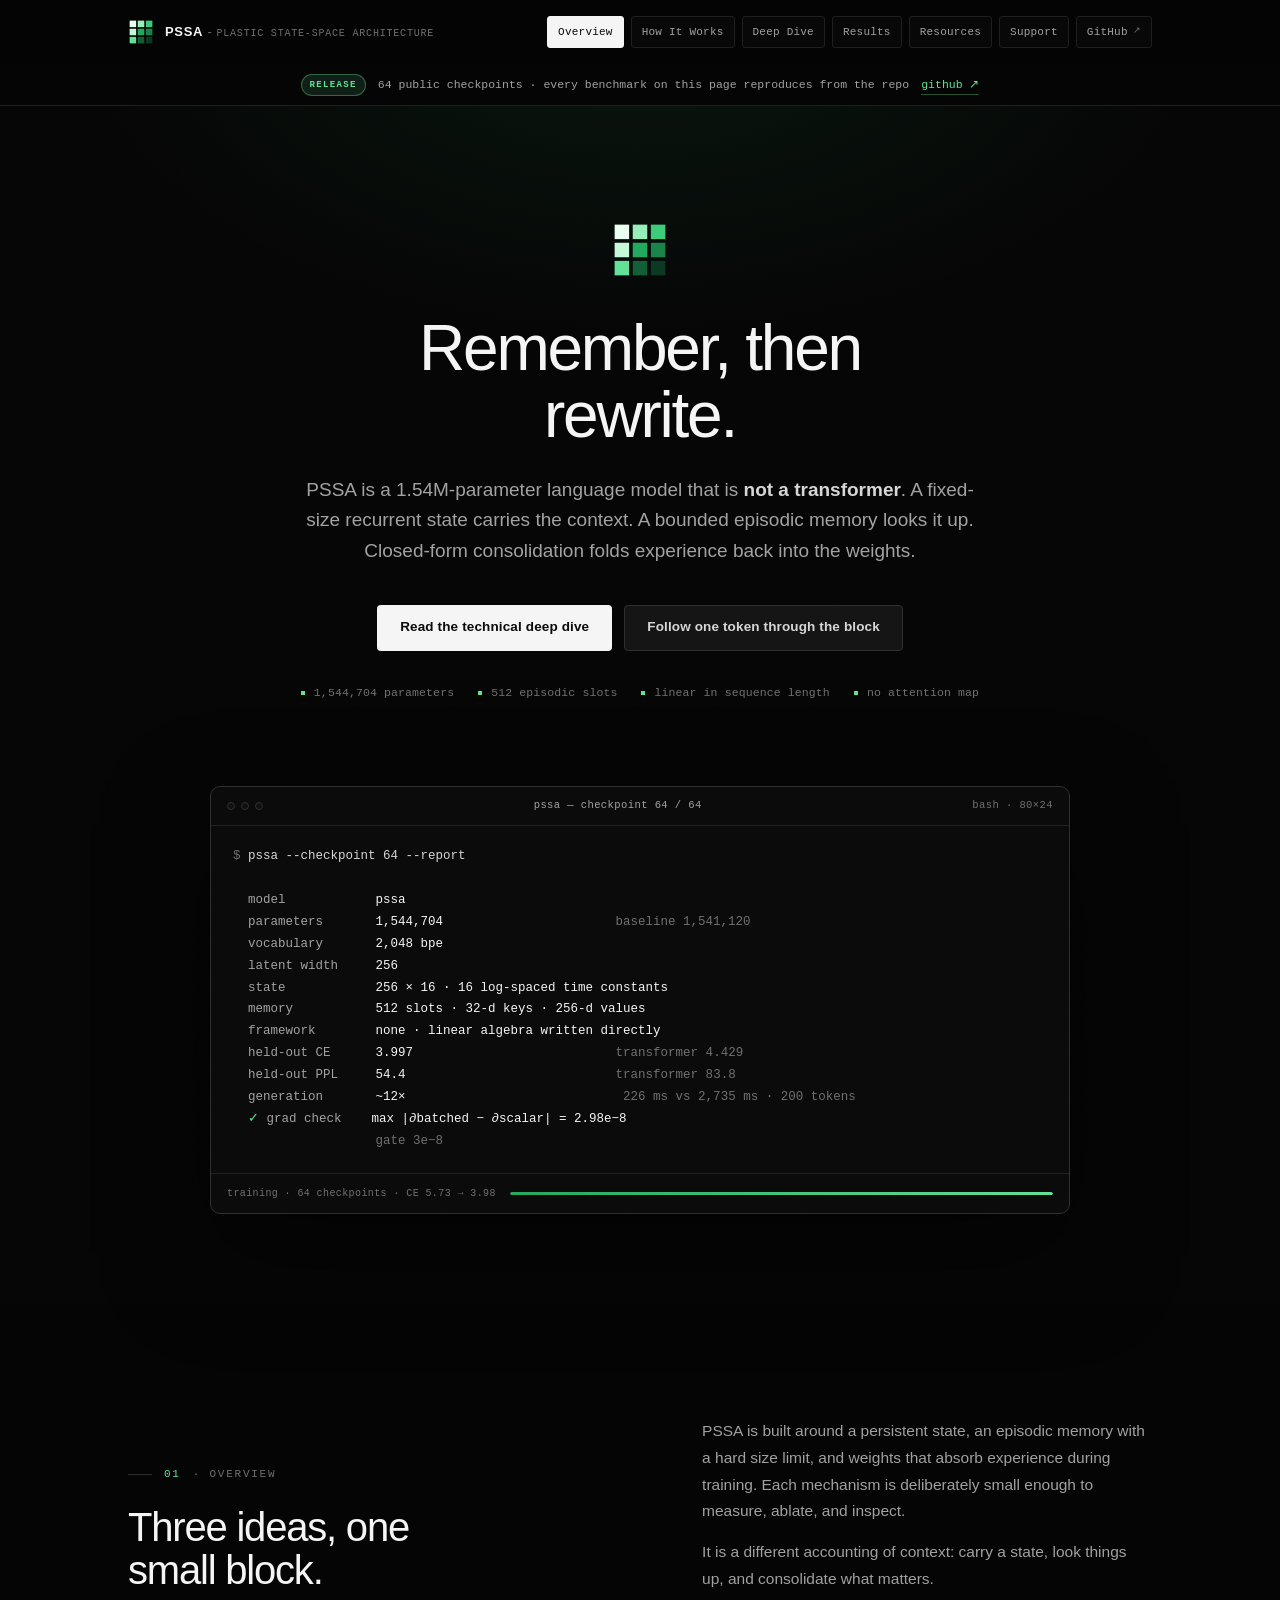
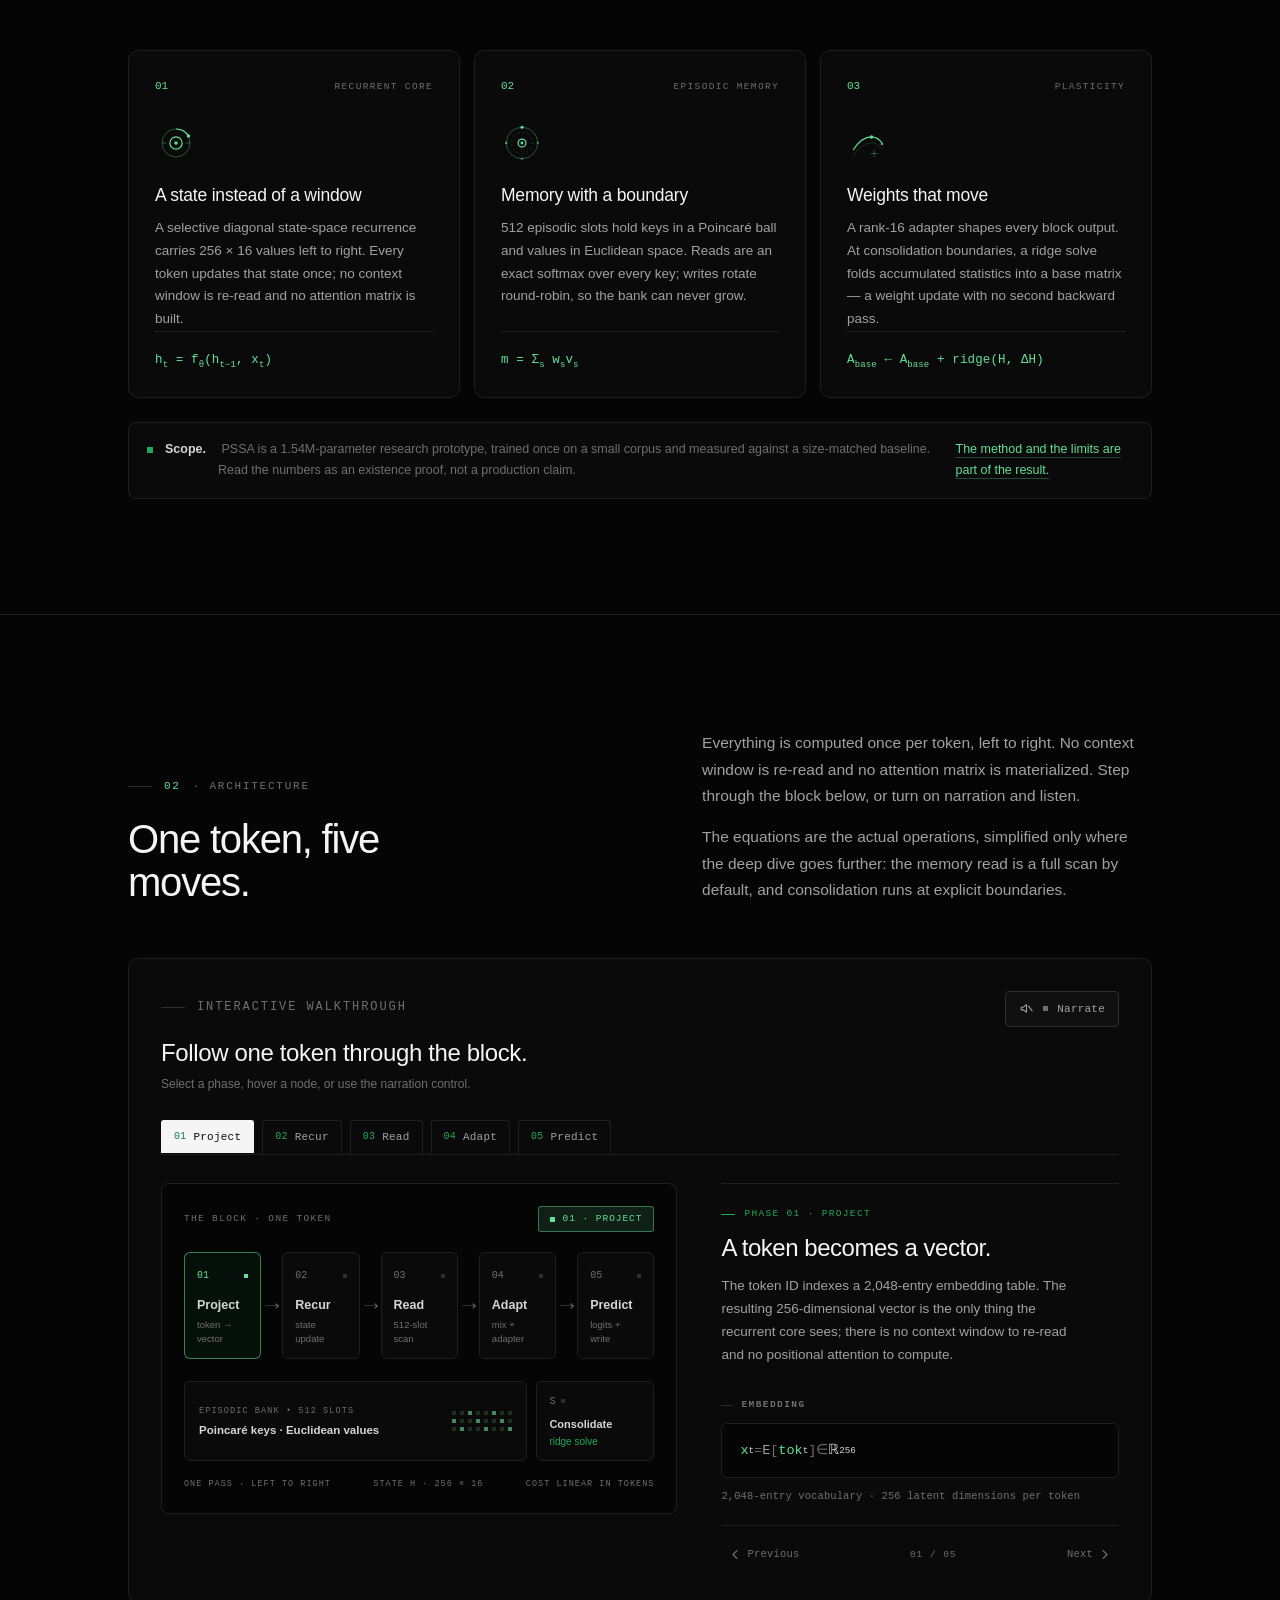
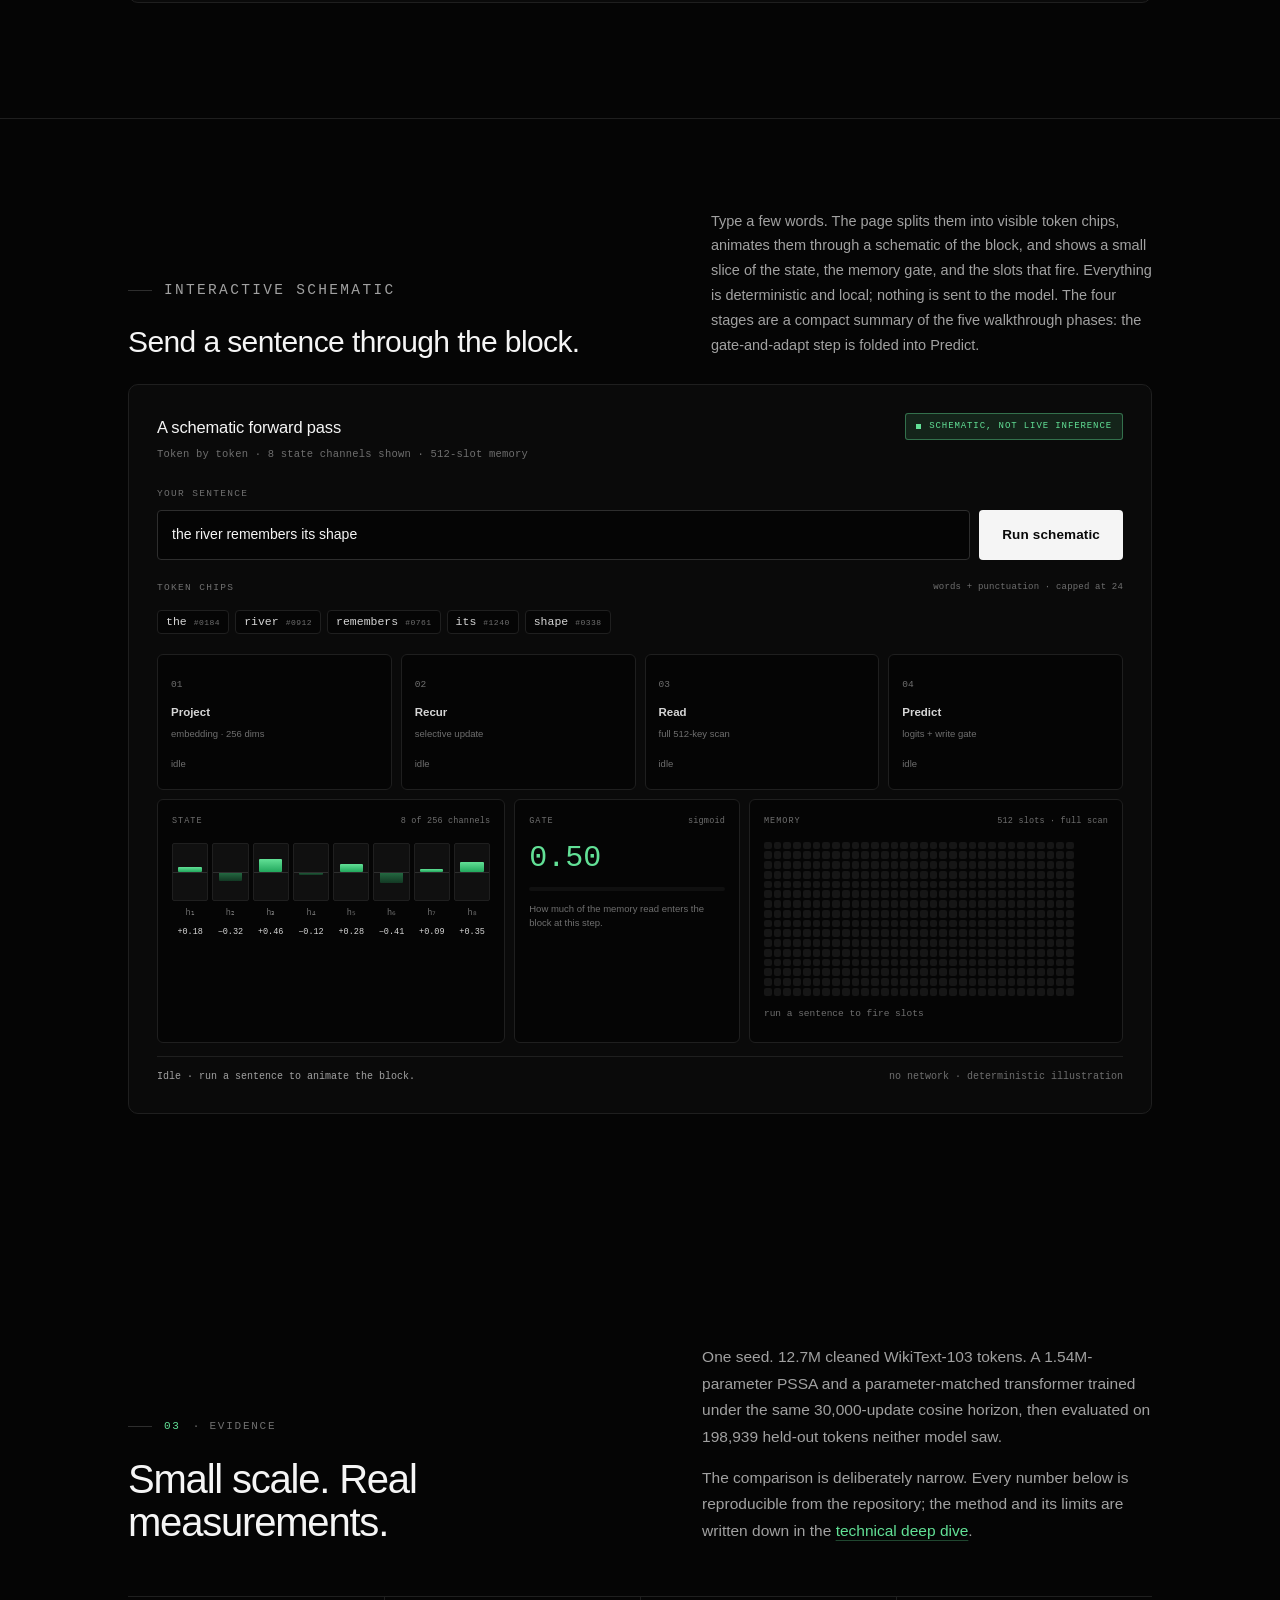
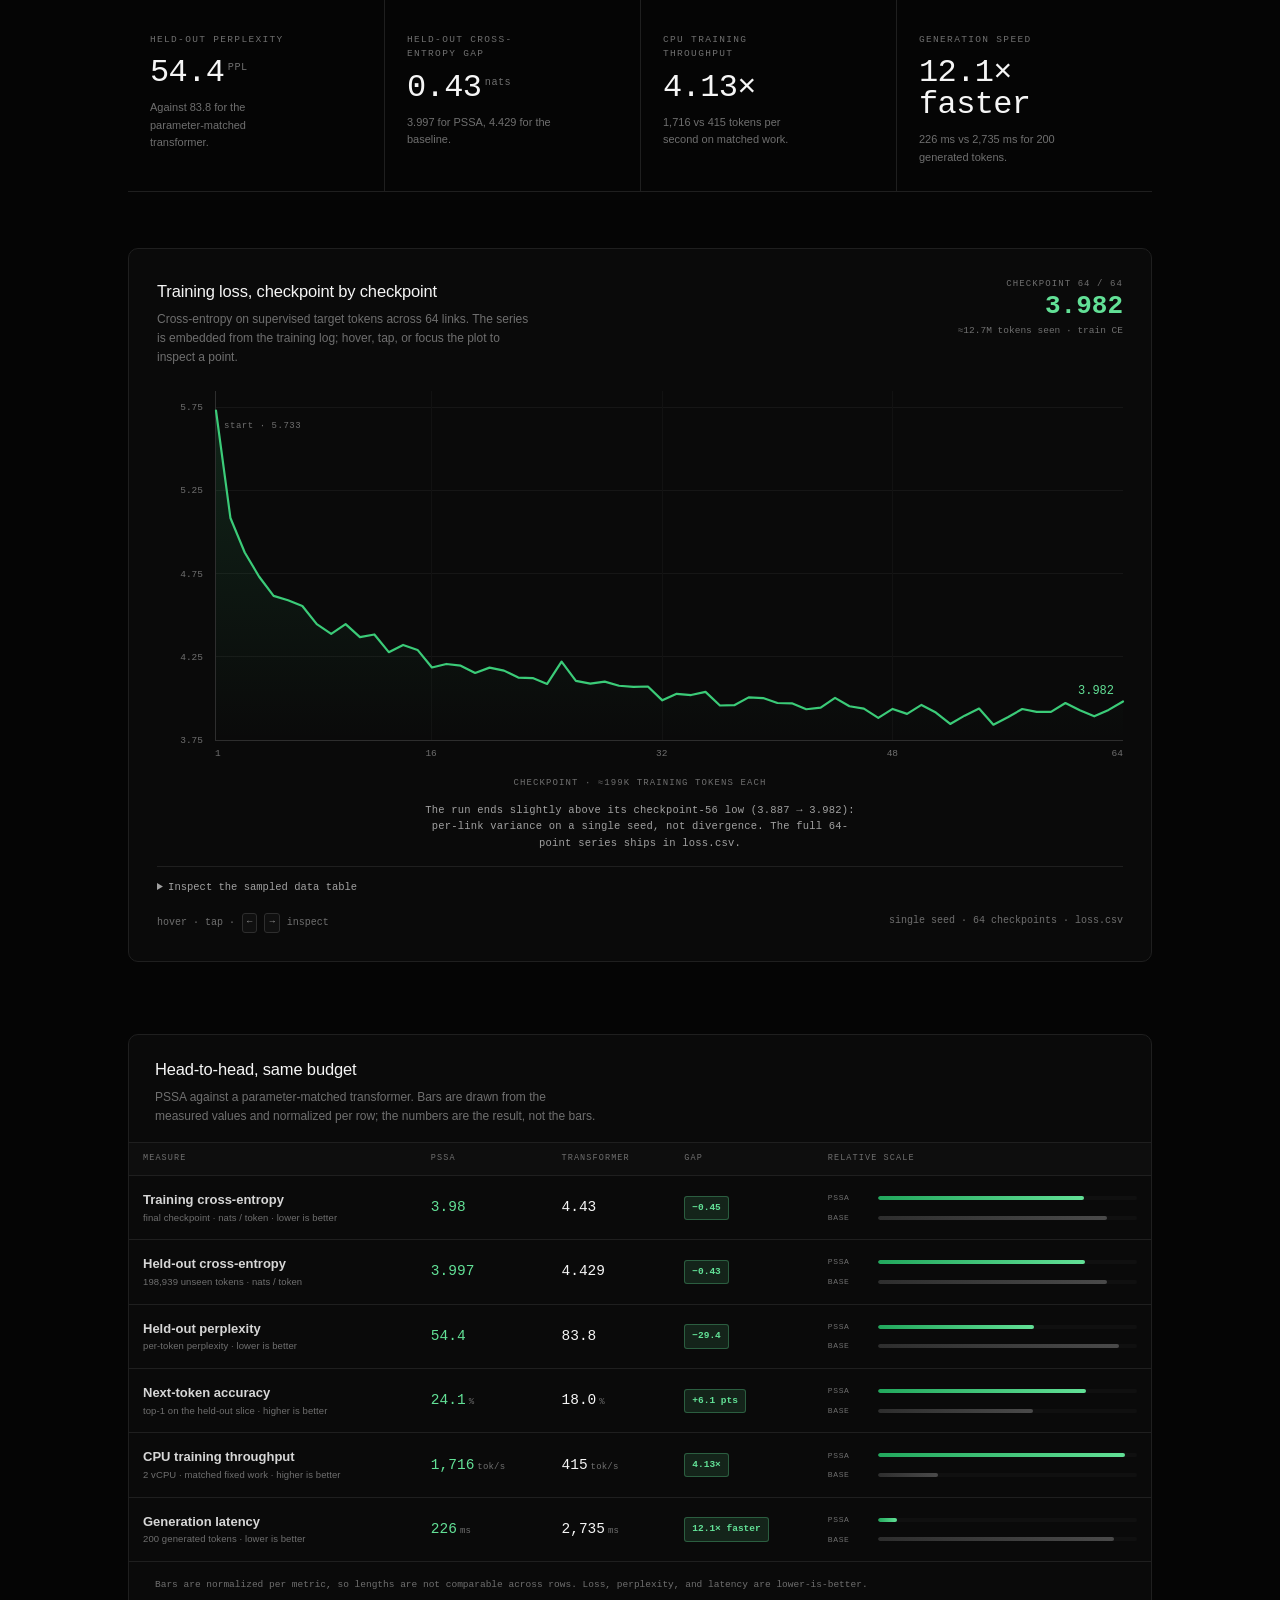
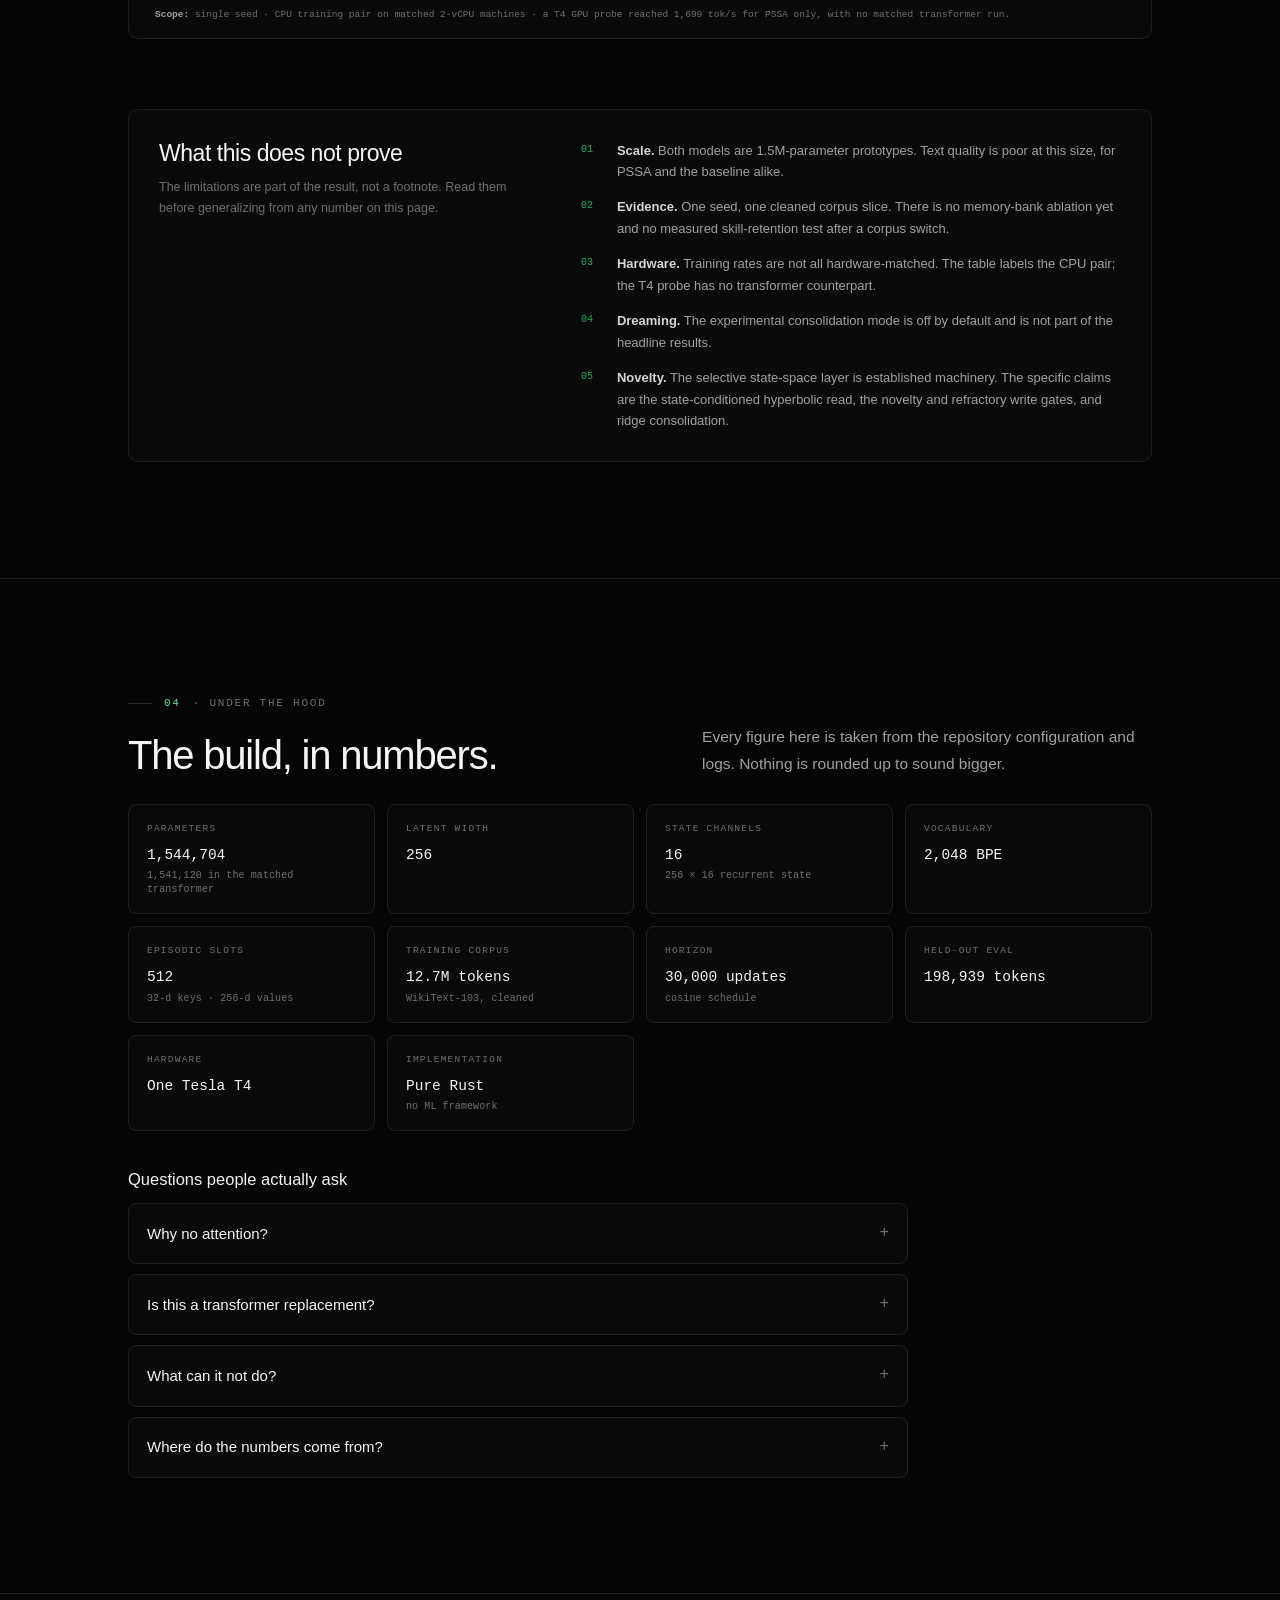
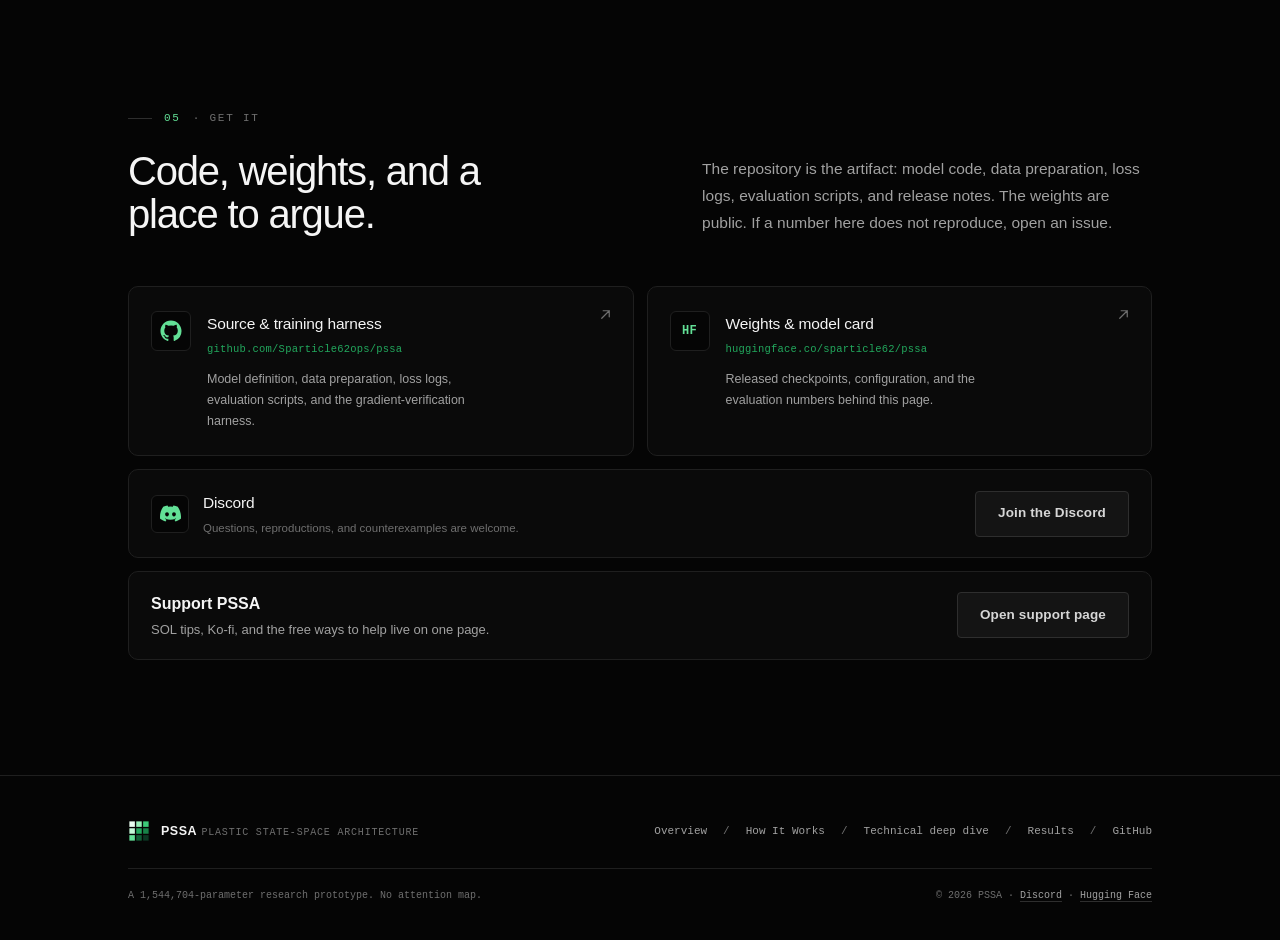
==== index.html @ 282bc149 "deploy: redesigned PSSA site (Profound-style dark, green mark)" ====
<!DOCTYPE html>
<html lang="en">
<head>
<meta charset="utf-8">
<meta name="viewport" content="width=device-width, initial-scale=1">
<title>PSSA — Plastic State-Space Architecture</title>
<meta name="description" content="PSSA is a 1.54M-parameter language model that is not a transformer: a selective recurrent state, a 512-slot episodic memory in hyperbolic space, and closed-form weight consolidation. Pure Rust, reproducible benchmarks.">
<meta name="theme-color" content="#050505">
<meta property="og:title" content="PSSA — Plastic State-Space Architecture">
<meta property="og:description" content="Remember, then rewrite. A recurrent state, a bounded episodic memory, and weights that consolidate experience.">
<meta property="og:image" content="assets/pssa-mark.svg">
<link rel="icon" href="data:image/svg+xml,%3Csvg xmlns='http://www.w3.org/2000/svg' viewBox='0 0 48 48'%3E%3Crect x='3' y='3' width='12' height='12' fill='%23E9FFF1'/%3E%3Crect x='18' y='3' width='12' height='12' fill='%2396EFB7'/%3E%3Crect x='33' y='3' width='12' height='12' fill='%233BCB78'/%3E%3Crect x='3' y='18' width='12' height='12' fill='%23C4F8D8'/%3E%3Crect x='18' y='18' width='12' height='12' fill='%2322A85D'/%3E%3Crect x='33' y='18' width='12' height='12' fill='%23178348'/%3E%3Crect x='3' y='33' width='12' height='12' fill='%2362E096'/%3E%3Crect x='18' y='33' width='12' height='12' fill='%23115E36'/%3E%3Crect x='33' y='33' width='12' height='12' fill='%230B3823'/%3E%3C/svg%3E">
<script>document.documentElement.classList.add('js');</script>
<link rel="stylesheet" href="assets/site.css">
</head>
<body>
<a class="skip-link" href="#main">Skip to content</a>

<header class="site-header" data-header>
  <div class="wrap header-inner">
    <a class="brand" href="#top" aria-label="PSSA — Plastic State-Space Architecture, back to top">
      <svg class="mark" viewBox="0 0 48 48" aria-hidden="true" focusable="false">
        <rect class="lg-sq" x="3" y="3" width="12" height="12"/>
        <rect class="lg-sq" x="18" y="3" width="12" height="12"/>
        <rect class="lg-sq" x="33" y="3" width="12" height="12"/>
        <rect class="lg-sq" x="3" y="18" width="12" height="12"/>
        <rect class="lg-sq" x="18" y="18" width="12" height="12"/>
        <rect class="lg-sq" x="33" y="18" width="12" height="12"/>
        <rect class="lg-sq" x="3" y="33" width="12" height="12"/>
        <rect class="lg-sq" x="18" y="33" width="12" height="12"/>
        <rect class="lg-sq" x="33" y="33" width="12" height="12"/>
      </svg>
      <span class="brand-text">
        <span class="brand-name">PSSA</span>
        <span class="brand-sep" aria-hidden="true">-</span>
        <span class="brand-sub">Plastic State-Space Architecture</span>
      </span>
    </a>
    <nav class="primary-nav" aria-label="Primary">
      <a href="#overview" aria-current="page">Overview</a>
      <a href="#how">How It Works</a>
      <a href="technical.html">Deep Dive</a>
      <a href="#results">Results</a>
      <a href="#get">Resources</a>
      <a href="donate.html">Support</a>
      <a href="https://github.com/Sparticle62ops/pssa" target="_blank" rel="noopener noreferrer">GitHub <span class="nav-arrow" aria-hidden="true">↗</span></a>
    </nav>
  </div>
  <span class="scroll-progress" aria-hidden="true" data-scroll-progress></span>
</header>

<div class="announce">
  <span class="pill">release</span>
  <span>64 public checkpoints · every benchmark on this page reproduces from the repo</span>
  <a href="https://github.com/Sparticle62ops/pssa" target="_blank" rel="noopener noreferrer">github ↗</a>
</div>

<main id="main">
  <section class="hero" id="top" aria-labelledby="hero-title">
    <div class="wrap">
      <svg class="mark" viewBox="0 0 48 48" role="img" aria-label="PSSA logo: nine green squares">
        <rect class="lg-sq" x="3" y="3" width="12" height="12"/>
        <rect class="lg-sq" x="18" y="3" width="12" height="12"/>
        <rect class="lg-sq" x="33" y="3" width="12" height="12"/>
        <rect class="lg-sq" x="3" y="18" width="12" height="12"/>
        <rect class="lg-sq" x="18" y="18" width="12" height="12"/>
        <rect class="lg-sq" x="33" y="18" width="12" height="12"/>
        <rect class="lg-sq" x="3" y="33" width="12" height="12"/>
        <rect class="lg-sq" x="18" y="33" width="12" height="12"/>
        <rect class="lg-sq" x="33" y="33" width="12" height="12"/>
      </svg>
      <h1 id="hero-title">Remember, then rewrite.</h1>
      <p class="hero-lede">PSSA is a 1.54M-parameter language model that is <strong>not a transformer</strong>. A fixed-size recurrent state carries the context. A bounded episodic memory looks it up. Closed-form consolidation folds experience back into the weights.</p>
      <div class="hero-actions">
        <a class="btn btn-primary" href="technical.html">Read the technical deep dive</a>
        <a class="btn btn-ghost" href="#how">Follow one token through the block</a>
      </div>
      <div class="hero-meta" aria-label="Architecture summary">
        <span><i aria-hidden="true"></i>1,544,704 parameters</span>
        <span><i aria-hidden="true"></i>512 episodic slots</span>
        <span><i aria-hidden="true"></i>linear in sequence length</span>
        <span><i aria-hidden="true"></i>no attention map</span>
      </div>

      <figure class="shot" aria-label="PSSA command-line report, checkpoint 64">
        <div class="shot-bar">
          <span class="shot-dots" aria-hidden="true"><i></i><i></i><i></i></span>
          <span class="shot-title">pssa — checkpoint 64 / 64</span>
          <span aria-hidden="true">bash · 80×24</span>
        </div>
        <div class="shot-body">
          <pre><span class="dim">$</span> pssa --checkpoint 64 --report

  <span class="k">model</span>            <span class="v">pssa</span>
  <span class="k">parameters</span>       <span class="v">1,544,704</span>                       <span class="dim">baseline 1,541,120</span>
  <span class="k">vocabulary</span>       <span class="v">2,048 bpe</span>
  <span class="k">latent width</span>     <span class="v">256</span>
  <span class="k">state</span>            <span class="v">256 × 16 · 16 log-spaced time constants</span>
  <span class="k">memory</span>           <span class="v">512 slots · 32-d keys · 256-d values</span>
  <span class="k">framework</span>        <span class="v">none · linear algebra written directly</span>
  <span class="k">held-out CE</span>      <span class="v">3.997</span>                           <span class="dim">transformer 4.429</span>
  <span class="k">held-out PPL</span>     <span class="v">54.4</span>                            <span class="dim">transformer 83.8</span>
  <span class="k">generation</span>       <span class="v">~12×</span>                             <span class="dim">226 ms vs 2,735 ms · 200 tokens</span>
  <span class="ok">✓</span> <span class="k">grad check</span>    <span class="v">max |∂batched − ∂scalar| = 2.98e−8</span>
                   <span class="dim">gate 3e−8</span></pre>
        </div>
        <div class="shot-progress">
          <span>training · 64 checkpoints · CE 5.73 → 3.98</span>
          <span class="prog-track"><span class="prog-fill" style="--w:100%"></span></span>
        </div>
      </figure>
    </div>
  </section>

  <section class="section" id="overview" aria-labelledby="overview-title">
    <div class="wrap">
      <div class="section-head split reveal">
        <div>
          <p class="kicker"><span class="num">01</span> · Overview</p>
          <h2 id="overview-title">Three ideas, one small block.</h2>
        </div>
        <div>
          <p class="section-lede">PSSA is built around a persistent state, an episodic memory with a hard size limit, and weights that absorb experience during training. Each mechanism is deliberately small enough to measure, ablate, and inspect.</p>
          <p class="section-lede">It is a different accounting of context: carry a state, look things up, and consolidate what matters.</p>
        </div>
      </div>

      <div class="card-grid" data-stagger>
        <article class="feature card card-hover reveal">
          <div class="feature-top"><span class="feature-index">01</span><span class="tag" aria-hidden="true">recurrent core</span></div>
          <svg class="feature-icon" viewBox="0 0 48 48" fill="none" aria-hidden="true">
            <circle cx="24" cy="24" r="16" class="glyph-thin"/>
            <circle cx="24" cy="24" r="7" class="glyph-line"/>
            <circle cx="24" cy="24" r="2" class="glyph-fill"/>
            <path d="M24 8a16 16 0 0 1 14.2 8" class="glyph-line"/>
            <circle cx="38.2" cy="16" r="2" class="glyph-fill glyph-pulse"/>
            <path d="M8 24h5M35 24h5" class="glyph-thin"/>
          </svg>
          <h3>A state instead of a window</h3>
          <p>A selective diagonal state-space recurrence carries 256 × 16 values left to right. Every token updates that state once; no context window is re-read and no attention matrix is built.</p>
          <p class="feature-eq" aria-label="h sub t equals f theta of h sub t minus one and x sub t">h<sub>t</sub> = f<sub>θ</sub>(h<sub>t−1</sub>, x<sub>t</sub>)</p>
        </article>

        <article class="feature card card-hover reveal">
          <div class="feature-top"><span class="feature-index">02</span><span class="tag" aria-hidden="true">episodic memory</span></div>
          <svg class="feature-icon" viewBox="0 0 48 48" fill="none" aria-hidden="true">
            <circle cx="24" cy="24" r="18" class="glyph-thin"/>
            <circle cx="24" cy="24" r="12" class="glyph-thin" stroke-dasharray="1 4"/>
            <g class="glyph-orbit">
              <circle cx="24" cy="6" r="1.8" class="glyph-fill"/>
              <circle cx="42" cy="24" r="1.3" class="glyph-fill" opacity=".55"/>
              <circle cx="24" cy="42" r="1.6" class="glyph-fill" opacity=".35"/>
              <circle cx="6" cy="24" r="1.4" class="glyph-fill" opacity=".7"/>
            </g>
            <circle cx="24" cy="24" r="4.5" class="glyph-line"/>
            <circle cx="24" cy="24" r="1.6" class="glyph-fill"/>
          </svg>
          <h3>Memory with a boundary</h3>
          <p>512 episodic slots hold keys in a Poincaré ball and values in Euclidean space. Reads are an exact softmax over every key; writes rotate round-robin, so the bank can never grow.</p>
          <p class="feature-eq" aria-label="m equals the sum over s of w sub s times v sub s">m = Σ<sub>s</sub> w<sub>s</sub>v<sub>s</sub></p>
        </article>

        <article class="feature card card-hover reveal">
          <div class="feature-top"><span class="feature-index">03</span><span class="tag" aria-hidden="true">plasticity</span></div>
          <svg class="feature-icon" viewBox="0 0 48 48" fill="none" aria-hidden="true">
            <path d="M7 32c6.5-10 13-15 21-15 6 0 9 3 12 7" class="glyph-line"/>
            <path d="M7 39c6.5-10 13-15 21-15 6 0 9 3 12 7" class="glyph-thin" opacity=".45"/>
            <circle cx="28" cy="17" r="2" class="glyph-fill glyph-pulse"/>
            <circle cx="40" cy="25" r="1.5" class="glyph-fill glyph-pulse two" opacity=".7"/>
            <path d="M31 32v8M27 36h8" class="glyph-thin"/>
          </svg>
          <h3>Weights that move</h3>
          <p>A rank-16 adapter shapes every block output. At consolidation boundaries, a ridge solve folds accumulated statistics into a base matrix — a weight update with no second backward pass.</p>
          <p class="feature-eq" aria-label="A base is updated with a ridge solve of H and delta H">A<sub>base</sub> ← A<sub>base</sub> + ridge(H, ΔH)</p>
        </article>
      </div>

      <p class="scope-note reveal"><b>Scope.</b>&nbsp;PSSA is a 1.54M-parameter research prototype, trained once on a small corpus and measured against a size-matched baseline. Read the numbers as an existence proof, not a production claim. <a class="text-link" href="technical.html#limits">The method and the limits are part of the result.</a></p>
    </div>
  </section>

  <section class="section" id="how" aria-labelledby="how-title">
    <div class="wrap">
      <div class="section-head split reveal">
        <div>
          <p class="kicker"><span class="num">02</span> · Architecture</p>
          <h2 id="how-title">One token, five moves.</h2>
        </div>
        <div>
          <p class="section-lede">Everything is computed once per token, left to right. No context window is re-read and no attention matrix is materialized. Step through the block below, or turn on narration and listen.</p>
          <p class="section-lede">The equations are the actual operations, simplified only where the deep dive goes further: the memory read is a full scan by default, and consolidation runs at explicit boundaries.</p>
        </div>
      </div>

      <div class="walkthrough card reveal" data-walk>
        <div class="walk-head">
          <div>
            <p class="kicker">Interactive walkthrough</p>
            <h3>Follow one token through the block.</h3>
            <p>Select a phase, hover a node, or use the narration control.</p>
          </div>
          <button class="narration-btn" type="button" data-narration aria-pressed="false" aria-label="Read walkthrough steps aloud">
            <svg viewBox="0 0 20 20" fill="none" stroke="currentColor" stroke-width="1.4" stroke-linecap="round" stroke-linejoin="round" aria-hidden="true">
              <path d="M3 8.2v3.6h2.8L10 15V5L5.8 8.2H3Z"/>
              <path class="wave" d="M12.4 7.6a3.2 3.2 0 0 1 0 4.8M14.7 5.3a6.5 6.5 0 0 1 0 9.4"/>
              <path class="slash" d="M12.6 6.8l4.9 6.4"/>
            </svg>
            <span class="narrate-dot" aria-hidden="true"></span>
            <span>Narrate</span>
          </button>
        </div>

        <div class="step-tabs" role="group" aria-label="Choose a walkthrough phase">
          <button class="step-tab" type="button" data-step="0" aria-pressed="true" aria-controls="phase-0"><span class="tab-num">01</span>Project</button>
          <button class="step-tab" type="button" data-step="1" aria-pressed="false" aria-controls="phase-1"><span class="tab-num">02</span>Recur</button>
          <button class="step-tab" type="button" data-step="2" aria-pressed="false" aria-controls="phase-2"><span class="tab-num">03</span>Read</button>
          <button class="step-tab" type="button" data-step="3" aria-pressed="false" aria-controls="phase-3"><span class="tab-num">04</span>Adapt</button>
          <button class="step-tab" type="button" data-step="4" aria-pressed="false" aria-controls="phase-4"><span class="tab-num">05</span>Predict</button>
        </div>

        <div class="walk-body">
          <div class="walk-diagram">
            <div class="diagram-topline">
              <span class="diagram-label">The block · one token</span>
              <span class="diagram-callout" data-callout>01 · project</span>
              <span class="sr-only" data-walk-status aria-live="polite">Phase 1 of 5: project</span>
            </div>
            <div class="pipeline" role="group" aria-label="Architecture stages">
              <button class="node" type="button" data-node data-target="0" data-phases="0" data-label="project" aria-controls="phase-0">
                <span class="node-top"><span class="node-num">01</span><span class="node-dot" aria-hidden="true"></span></span>
                <span class="node-title">Project</span>
                <span class="node-sub">token → vector</span>
              </button>
              <span class="pipe-link" aria-hidden="true"></span>
              <button class="node" type="button" data-node data-target="1" data-phases="1" data-label="selective recurrence" aria-controls="phase-1">
                <span class="node-top"><span class="node-num">02</span><span class="node-dot" aria-hidden="true"></span></span>
                <span class="node-title">Recur</span>
                <span class="node-sub">state update</span>
              </button>
              <span class="pipe-link" aria-hidden="true"></span>
              <button class="node" type="button" data-node data-target="2" data-phases="2 4" data-label="episodic memory read" aria-controls="phase-2">
                <span class="node-top"><span class="node-num">03</span><span class="node-dot" aria-hidden="true"></span></span>
                <span class="node-title">Read</span>
                <span class="node-sub">512-slot scan</span>
              </button>
              <span class="pipe-link" aria-hidden="true"></span>
              <button class="node" type="button" data-node data-target="3" data-phases="3" data-label="gate and adapter" aria-controls="phase-3">
                <span class="node-top"><span class="node-num">04</span><span class="node-dot" aria-hidden="true"></span></span>
                <span class="node-title">Adapt</span>
                <span class="node-sub">mix + adapter</span>
              </button>
              <span class="pipe-link" aria-hidden="true"></span>
              <button class="node" type="button" data-node data-target="4" data-phases="4" data-label="prediction and write" aria-controls="phase-4">
                <span class="node-top"><span class="node-num">05</span><span class="node-dot" aria-hidden="true"></span></span>
                <span class="node-title">Predict</span>
                <span class="node-sub">logits + write</span>
              </button>
            </div>

            <div class="bank-row">
              <button class="node bank-node" type="button" data-node data-target="2" data-phases="2 4" data-label="episodic memory bank" aria-controls="phase-2">
                <span class="bank-copy">
                  <span class="bank-kicker">Episodic bank • 512 slots</span>
                  <span class="bank-title">Poincaré keys · Euclidean values</span>
                </span>
                <span class="bank-dots" aria-hidden="true"><i style="--i:0"></i><i style="--i:1"></i><i style="--i:2"></i><i style="--i:3"></i><i style="--i:4"></i><i style="--i:5"></i><i style="--i:6"></i><i style="--i:7"></i><i style="--i:8"></i><i style="--i:9"></i><i style="--i:10"></i><i style="--i:11"></i><i style="--i:12"></i><i style="--i:13"></i><i style="--i:14"></i><i style="--i:15"></i><i style="--i:16"></i><i style="--i:17"></i><i style="--i:18"></i><i style="--i:19"></i><i style="--i:20"></i><i style="--i:21"></i><i style="--i:22"></i><i style="--i:23"></i></span>
              </button>
              <button class="node consolidate-node" type="button" data-node data-target="3" data-phases="3" data-label="consolidation" aria-controls="phase-3">
                <span class="node-top"><span class="node-num">S</span><span class="node-dot" aria-hidden="true"></span></span>
                <span class="node-title">Consolidate</span>
                <span class="node-sub">ridge solve</span>
              </button>
            </div>
            <div class="diagram-foot">
              <span>one pass · left to right</span>
              <span>state h · 256 × 16</span>
              <span>cost linear in tokens</span>
            </div>
          </div>

          <div class="phase-panels">
            <section class="phase-panel" id="phase-0" data-panel="0" aria-label="Phase 1: project">
              <p class="phase-kicker">Phase 01 · project</p>
              <h3>A token becomes a vector.</h3>
              <p class="phase-copy">The token ID indexes a 2,048-entry embedding table. The resulting 256-dimensional vector is the only thing the recurrent core sees; there is no context window to re-read and no positional attention to compute.</p>
              <div class="phase-eq">
                <p class="eq-tag">embedding</p>
                <div class="eq" role="math" aria-label="x sub t equals E of token sub t, a vector in R to the 256">
                  <span class="eq-line"><span class="v">x</span><sub>t</sub> <span class="op">=</span> <span class="fn">E</span><span class="op">[</span><span class="v">tok</span><sub>t</sub><span class="op">]</span> <span class="op">∈</span> ℝ<sup>256</sup></span>
                </div>
                <p class="math-caption">2,048-entry vocabulary · 256 latent dimensions per token</p>
              </div>
            </section>

            <section class="phase-panel" id="phase-1" data-panel="1" aria-label="Phase 2: selective recurrence">
              <p class="phase-kicker">Phase 02 · selective recurrence</p>
              <h3>The state is updated, not rebuilt.</h3>
              <p class="phase-copy">A diagonal selective state-space layer carries the context. Its step size, input projection and output projection are read from the current token, so each channel can open slowly or close quickly from one step to the next. The update is elementwise, and total cost stays linear in sequence length.</p>
              <div class="phase-eq">
                <p class="eq-tag">selective SSM</p>
                <div class="eq" role="math" aria-label="delta t equals softplus of W delta x t; A bar sub t equals exp of delta t A; B bar sub t equals delta t B t; h sub t equals A bar sub t times h sub t minus one plus B bar sub t times x sub t">
                  <span class="eq-line"><span class="v">δ</span><sub>t</sub> <span class="op">=</span> <span class="fn">softplus</span><span class="op">(</span><span class="v">W</span><sub>δ</sub><span class="v">x</span><sub>t</sub><span class="op">)</span></span>
                  <span class="eq-line"><span class="v">Ā</span><sub>t</sub> <span class="op">=</span> <span class="fn">exp</span><span class="op">(</span><span class="v">δ</span><sub>t</sub><span class="v">A</span><span class="op">)</span><span class="op">,</span>&nbsp;&nbsp;<span class="v">B̄</span><sub>t</sub> <span class="op">=</span> <span class="v">δ</span><sub>t</sub><span class="v">B</span><sub>t</sub></span>
                  <span class="eq-line"><span class="v">h</span><sub>t</sub> <span class="op">=</span> <span class="v">Ā</span><sub>t</sub> <span class="op">⊙</span> <span class="v">h</span><sub>t−1</sub> <span class="op">+</span> <span class="v">B̄</span><sub>t</sub> <span class="op">⊙</span> <span class="v">x</span><sub>t</sub></span>
                </div>
                <p class="math-caption">256 × 16 state persists between tokens · 16 log-spaced time constants, 1.5–200 tokens</p>
              </div>
            </section>

            <section class="phase-panel" id="phase-2" data-panel="2" aria-label="Phase 3: episodic memory read">
              <p class="phase-kicker">Phase 03 · episodic read</p>
              <h3>Look up the past by distance.</h3>
              <p class="phase-copy">The query mixes the current token with the recurrent output. It is projected inside a Poincaré ball, where distance grows toward the boundary and can encode hierarchy. The read scans every one of the 512 keys, scores them by hyperbolic distance, and mixes their Euclidean values.</p>
              <div class="phase-eq">
                <p class="eq-tag">full-scan read</p>
                <div class="eq" role="math" aria-label="q sub h equals proj of W qx x t plus W qh h t; w equals softmax of negative d sub H of q sub h and k sub s divided by tau mem; m equals the sum of w sub s v sub s">
                  <span class="eq-line"><span class="v">q</span><sub>h</sub> <span class="op">=</span> <span class="fn">proj</span><span class="op">(</span><span class="v">W</span><sub>qx</sub><span class="v">x</span><sub>t</sub> <span class="op">+</span> <span class="v">W</span><sub>qh</sub><span class="v">h</span><sub>t</sub><span class="op">)</span></span>
                  <span class="eq-line"><span class="v">w</span> <span class="op">=</span> <span class="fn">softmax</span><span class="op">(</span><span class="frac"><span class="num"><span class="op">−</span><span class="v">d</span><sub>H</sub><span class="op">(</span><span class="v">q</span><sub>h</sub><span class="op">,</span> <span class="v">k</span><sub>s</sub><span class="op">)</span></span><span class="den"><span class="v">τ</span><sub>mem</sub></span></span><span class="op">)</span></span>
                  <span class="eq-line"><span class="v">m</span> <span class="op">=</span> <span class="op">Σ</span><sub>s</sub> <span class="v">w</span><sub>s</sub><span class="v">v</span><sub>s</sub></span>
                </div>
                <p class="math-caption">512 hyperbolic distances per read · optional top-k still scans all keys, then mixes only K values</p>
              </div>
            </section>

            <section class="phase-panel" id="phase-3" data-panel="3" aria-label="Phase 4: gate, adapter and consolidation">
              <p class="phase-kicker">Phase 04 · adaptation</p>
              <h3>Mix, adapt, consolidate.</h3>
              <p class="phase-copy">A sigmoid gate decides how much of the memory read enters the block. A rank-16 adapter then makes a learned correction. At consolidation boundaries, accumulated statistics are solved rather than gradient-stepped: the base weights absorb a closed-form delta.</p>
              <div class="phase-eq">
                <p class="eq-tag">gate and adapter</p>
                <div class="eq" role="math" aria-label="g equals sigmoid of w gate dot x t; A of x t equals W 2 silu of W 1 x t">
                  <span class="eq-line"><span class="v">g</span> <span class="op">=</span> <span class="fn">sigmoid</span><span class="op">(</span><span class="v">w</span><sub>gate</sub> <span class="op">·</span> <span class="v">x</span><sub>t</sub><span class="op">)</span></span>
                  <span class="eq-line"><span class="v">A</span><span class="op">(</span><span class="v">x</span><sub>t</sub><span class="op">)</span> <span class="op">=</span> <span class="v">W</span><sub>2</sub> <span class="fn">silu</span><span class="op">(</span><span class="v">W</span><sub>1</sub><span class="v">x</span><sub>t</sub><span class="op">)</span></span>
                </div>
                <div class="eq" role="math" aria-label="A base is replaced by A base plus the inverse of H transpose H plus lambda I, times H transpose delta H">
                  <span class="eq-line"><span class="v">A</span><sub>base</sub> <span class="op">←</span> <span class="v">A</span><sub>base</sub> <span class="op">+</span> <span class="op">(</span><span class="v">H</span><sup>T</sup><span class="v">H</span> <span class="op">+</span> <span class="v">λ</span><span class="fn">I</span><span class="op">)</span><sup>−1</sup><span class="v">H</span><sup>T</sup><span class="v">ΔH</span></span>
                </div>
                <p class="math-caption">rank-16 adapter · ridge consolidation folds accumulated input/output statistics into the base matrix</p>
              </div>
            </section>

            <section class="phase-panel" id="phase-4" data-panel="4" aria-label="Phase 5: prediction and memory write">
              <p class="phase-kicker">Phase 05 · prediction &amp; write</p>
              <h3>Predict, then decide what to keep.</h3>
              <p class="phase-copy">The adapted block output is projected to the 2,048-token vocabulary. After the step, the state summary becomes a candidate key and value. A round-robin target slot accepts the write only when the entry is novel enough and the slot has cleared its refractory window.</p>
              <div class="phase-eq">
                <p class="eq-tag">vocabulary projection</p>
                <div class="eq" role="math" aria-label="p sub t equals softmax of W out z t, where z is the adapted block output">
                  <span class="eq-line"><span class="v">p</span><sub>t</sub> <span class="op">=</span> <span class="fn">softmax</span><span class="op">(</span><span class="v">W</span><sub>out</sub><span class="v">z</span><sub>t</sub><span class="op">)</span></span>
                </div>
                <p class="math-caption">z is the adapted block output · writes require novelty above a threshold and a target slot outside its refractory window</p>
              </div>
            </section>

            <div class="phase-nav">
              <button class="phase-btn" type="button" data-prev>
                <svg viewBox="0 0 12 12" fill="none" aria-hidden="true"><path d="M7.5 1.8 3.3 6l4.2 4.2" stroke="currentColor" stroke-width="1.4" stroke-linecap="round" stroke-linejoin="round"/></svg>
                Previous
              </button>
              <span class="phase-count" data-count-phase>01 / 05</span>
              <button class="phase-btn" type="button" data-next>
                Next
                <svg viewBox="0 0 12 12" fill="none" aria-hidden="true"><path d="M4.5 1.8 8.7 6l-4.2 4.2" stroke="currentColor" stroke-width="1.4" stroke-linecap="round" stroke-linejoin="round"/></svg>
              </button>
            </div>
          </div>
        </div>
      </div>
    </div>
  </section>

  <section class="section-continued" id="demo" aria-labelledby="demo-title">
    <div class="wrap">
      <div class="subhead reveal">
        <div>
          <p class="kicker">Interactive schematic</p>
          <h3 id="demo-title">Send a sentence through the block.</h3>
        </div>
        <p>Type a few words. The page splits them into visible token chips, animates them through a schematic of the block, and shows a small slice of the state, the memory gate, and the slots that fire. Everything is deterministic and local; nothing is sent to the model. The four stages are a compact summary of the five walkthrough phases: the gate-and-adapt step is folded into Predict.</p>
      </div>

      <div class="demo-card card reveal" data-demo>
        <div class="demo-head">
          <div>
            <p class="demo-title">A schematic forward pass</p>
            <p class="demo-sub">Token by token · 8 state channels shown · 512-slot memory</p>
          </div>
          <span class="schematic-badge">schematic, not live inference</span>
        </div>

        <form class="demo-form" data-demo-form>
          <label for="demo-sentence">Your sentence</label>
          <div class="demo-input-row">
            <input id="demo-sentence" name="sentence" type="text" maxlength="140" value="the river remembers its shape" autocomplete="off" autocapitalize="sentences" spellcheck="false" enterkeyhint="go" data-demo-input>
            <button class="btn btn-primary" type="submit" data-demo-run>Run schematic</button>
          </div>
        </form>

        <div class="demo-tokens">
          <div class="demo-line-label"><span>Token chips</span><em>words + punctuation · capped at 24</em></div>
          <div class="chips" data-chips>
            <span class="token-chip"><span class="chip-text">the</span><span class="chip-id">#0184</span></span>
            <span class="token-chip"><span class="chip-text">river</span><span class="chip-id">#0912</span></span>
            <span class="token-chip"><span class="chip-text">remembers</span><span class="chip-id">#0761</span></span>
            <span class="token-chip"><span class="chip-text">its</span><span class="chip-id">#1240</span></span>
            <span class="token-chip"><span class="chip-text">shape</span><span class="chip-id">#0338</span></span>
          </div>
        </div>

        <div class="demo-pipeline" aria-label="Schematic stages">
          <div class="stage" data-stage="0">
            <span class="stage-num">01</span>
            <h4>Project</h4>
            <p>embedding · 256 dims</p>
            <div class="stage-live"><span class="placeholder">idle</span><span class="live-chip"></span></div>
          </div>
          <div class="stage" data-stage="1">
            <span class="stage-num">02</span>
            <h4>Recur</h4>
            <p>selective update</p>
            <div class="stage-live"><span class="placeholder">idle</span><span class="live-chip"></span></div>
          </div>
          <div class="stage" data-stage="2">
            <span class="stage-num">03</span>
            <h4>Read</h4>
            <p>full 512-key scan</p>
            <div class="stage-live"><span class="placeholder">idle</span><span class="live-chip"></span></div>
          </div>
          <div class="stage" data-stage="3">
            <span class="stage-num">04</span>
            <h4>Predict</h4>
            <p>logits + write gate</p>
            <div class="stage-live"><span class="placeholder">idle</span><span class="live-chip"></span></div>
          </div>
        </div>

        <div class="demo-readout">
          <div class="readout-card">
            <div class="readout-head"><span>State</span><em>8 of 256 channels</em></div>
            <div class="state-grid" aria-hidden="true">
              <div class="state-cell" data-state="0"><div class="state-meter"><span class="state-fill" style="height:9%;bottom:50%"></span></div><span class="state-label">h₁</span><span class="state-num">+0.18</span></div>
              <div class="state-cell" data-state="1"><div class="state-meter"><span class="state-fill neg" style="height:16%;top:50%"></span></div><span class="state-label">h₂</span><span class="state-num">−0.32</span></div>
              <div class="state-cell" data-state="2"><div class="state-meter"><span class="state-fill" style="height:23%;bottom:50%"></span></div><span class="state-label">h₃</span><span class="state-num">+0.46</span></div>
              <div class="state-cell" data-state="3"><div class="state-meter"><span class="state-fill neg" style="height:6%;top:50%"></span></div><span class="state-label">h₄</span><span class="state-num">−0.12</span></div>
              <div class="state-cell" data-state="4"><div class="state-meter"><span class="state-fill" style="height:14%;bottom:50%"></span></div><span class="state-label">h₅</span><span class="state-num">+0.28</span></div>
              <div class="state-cell" data-state="5"><div class="state-meter"><span class="state-fill neg" style="height:20.5%;top:50%"></span></div><span class="state-label">h₆</span><span class="state-num">−0.41</span></div>
              <div class="state-cell" data-state="6"><div class="state-meter"><span class="state-fill" style="height:4.5%;bottom:50%"></span></div><span class="state-label">h₇</span><span class="state-num">+0.09</span></div>
              <div class="state-cell" data-state="7"><div class="state-meter"><span class="state-fill" style="height:17.5%;bottom:50%"></span></div><span class="state-label">h₈</span><span class="state-num">+0.35</span></div>
            </div>
          </div>

          <div class="readout-card">
            <div class="readout-head"><span>Gate</span><em>sigmoid</em></div>
            <div class="gate-value" data-gate-value>0.50</div>
            <div class="gate-meter"><span class="gate-fill" data-gate-fill style="width:50%"></span></div>
            <p class="gate-sub">How much of the memory read enters the block at this step.</p>
          </div>

          <div class="readout-card memory-readout">
            <div class="readout-head"><span>Memory</span><em>512 slots · full scan</em></div>
            <div class="bank-grid" data-bank aria-hidden="true"></div>
            <div class="fired-list" data-fired><span class="fired-empty" data-fired-empty>run a sentence to fire slots</span></div>
          </div>
        </div>

        <div class="demo-status">
          <span class="status-note" data-demo-status aria-live="polite">Idle · run a sentence to animate the block.</span>
          <span>no network · deterministic illustration</span>
        </div>
        <noscript><p class="scope-note">The animated token schematic needs JavaScript. The written explanation above is complete without it.</p></noscript>
      </div>
    </div>
  </section>

  <section class="section" id="results" aria-labelledby="results-title">
    <div class="wrap">
      <div class="section-head split reveal">
        <div>
          <p class="kicker"><span class="num">03</span> · Evidence</p>
          <h2 id="results-title">Small scale. Real measurements.</h2>
        </div>
        <div>
          <p class="section-lede">One seed. 12.7M cleaned WikiText-103 tokens. A 1.54M-parameter PSSA and a parameter-matched transformer trained under the same 30,000-update cosine horizon, then evaluated on 198,939 held-out tokens neither model saw.</p>
          <p class="section-lede">The comparison is deliberately narrow. Every number below is reproducible from the repository; the method and its limits are written down in the <a class="text-link" href="technical.html#training">technical deep dive</a>.</p>
        </div>
      </div>

      <div class="result-stats reveal">
        <div class="result-stat">
          <p class="stat-label">Held-out perplexity</p>
          <p class="stat-big"><span data-count="54.4" data-decimals="1">54.4</span><span class="unit">PPL</span></p>
          <p>Against 83.8 for the parameter-matched transformer.</p>
        </div>
        <div class="result-stat">
          <p class="stat-label">Held-out cross-entropy gap</p>
          <p class="stat-big"><span data-count="0.43" data-decimals="2">0.43</span><span class="unit">nats</span></p>
          <p>3.997 for PSSA, 4.429 for the baseline.</p>
        </div>
        <div class="result-stat">
          <p class="stat-label">CPU training throughput</p>
          <p class="stat-big"><span data-count="4.13" data-decimals="2" data-suffix="×">4.13×</span></p>
          <p>1,716 vs 415 tokens per second on matched work.</p>
        </div>
        <div class="result-stat">
          <p class="stat-label">Generation speed</p>
          <p class="stat-big"><span data-count="12.1" data-decimals="1" data-suffix="× faster">12.1× faster</span></p>
          <p>226 ms vs 2,735 ms for 200 generated tokens.</p>
        </div>
      </div>

      <figure class="chart-card card reveal" aria-labelledby="chart-title">
        <div class="chart-head">
          <div>
            <h3 class="chart-title" id="chart-title">Training loss, checkpoint by checkpoint</h3>
            <p class="chart-sub" id="chart-desc">Cross-entropy on supervised target tokens across 64 links. The series is embedded from the training log; hover, tap, or focus the plot to inspect a point.</p>
          </div>
          <div class="chart-readout" aria-live="polite">
            <span class="readout-step" data-readout-step>checkpoint 64 / 64</span>
            <strong data-readout-loss>3.982</strong>
            <span class="readout-meta" data-readout-meta>≈12.7M tokens seen · train CE</span>
          </div>
        </div>

        <div class="chart-shell" data-loss-chart>
          <div class="chart-body">
            <div class="chart-yticks" aria-hidden="true">
              <span style="top:4.8%">5.75</span>
              <span style="top:28.6%">5.25</span>
              <span style="top:52.4%">4.75</span>
              <span style="top:76.2%">4.25</span>
              <span style="top:100%">3.75</span>
            </div>
            <div class="chart-frame" data-chart-frame tabindex="0" role="group" aria-label="Training loss chart. Use left and right arrow keys to inspect checkpoints." aria-describedby="chart-desc">
              <svg class="chart-svg" viewBox="0 0 1000 420" preserveAspectRatio="none" aria-hidden="true" focusable="false">
                <defs>
                  <linearGradient id="lossFill" x1="0" y1="0" x2="0" y2="1">
                    <stop offset="0" stop-color="#3BCB78" stop-opacity=".14"/>
                    <stop offset="1" stop-color="#3BCB78" stop-opacity="0"/>
                  </linearGradient>
                </defs>
                <g aria-hidden="true">
                  <line class="chart-grid" x1="0" y1="20" x2="1000" y2="20"/>
                  <line class="chart-grid" x1="0" y1="120" x2="1000" y2="120"/>
                  <line class="chart-grid" x1="0" y1="220" x2="1000" y2="220"/>
                  <line class="chart-grid" x1="0" y1="320" x2="1000" y2="320"/>
                  <line class="chart-grid v" x1="238.1" y1="0" x2="238.1" y2="420"/>
                  <line class="chart-grid v" x1="492.1" y1="0" x2="492.1" y2="420"/>
                  <line class="chart-grid v" x1="746" y1="0" x2="746" y2="420"/>
                </g>
                <path class="loss-area" d="" fill="url(#lossFill)"/>
                <path class="loss-line static" d="M0 23.4 L63.5 246.6 L142.9 280.6 L222.2 311.6 L301.6 333.0 L381.0 325.6 L460.3 356.0 L539.7 362.2 L619.0 375.4 L698.4 379.4 L777.8 377.8 L857.1 401.6 L936.5 375.6 L1000 373.6"/>
                <path class="loss-line dynamic" pathLength="1" d=""/>
              </svg>
              <span class="chart-cursor" data-chart-cursor aria-hidden="true"></span>
              <span class="chart-dot" data-chart-dot aria-hidden="true"></span>
              <span class="chart-endlabel" aria-hidden="true">3.982</span>
              <span class="chart-startlabel" aria-hidden="true">start · 5.733</span>
            </div>
          </div>
          <div class="chart-axis-x" aria-hidden="true">
            <span></span>
            <div class="x-ticks">
              <span style="left:0%">1</span>
              <span style="left:23.8%">16</span>
              <span style="left:49.2%">32</span>
              <span style="left:74.6%">48</span>
              <span style="left:100%">64</span>
            </div>
          </div>
          <p class="chart-x-title">checkpoint · ≈199k training tokens each</p>
          <p class="chart-x-title note">The run ends slightly above its checkpoint-56 low (3.887 → 3.982): per-link variance on a single seed, not divergence. The full 64-point series ships in loss.csv.</p>

          <details class="chart-details">
            <summary>Inspect the sampled data table</summary>
            <table class="chart-data-table">
              <caption>The chart plots 14 sampled checkpoints of the 64 saved; the table samples nine points from loss.csv.</caption>
              <thead><tr><th scope="col">Checkpoint</th><th scope="col">Training loss</th><th scope="col">Approx. tokens seen</th></tr></thead>
              <tbody>
                <tr><td>1</td><td>5.733</td><td>0.2M</td></tr>
                <tr><td>8</td><td>4.447</td><td>1.6M</td></tr>
                <tr><td>16</td><td>4.187</td><td>3.2M</td></tr>
                <tr><td>24</td><td>4.088</td><td>4.8M</td></tr>
                <tr><td>32</td><td>3.988</td><td>6.4M</td></tr>
                <tr><td>40</td><td>3.973</td><td>8.0M</td></tr>
                <tr><td>48</td><td>3.937</td><td>9.5M</td></tr>
                <tr><td>56</td><td>3.887</td><td>11.1M</td></tr>
                <tr><td>64</td><td>3.982</td><td>12.7M</td></tr>
              </tbody>
            </table>
          </details>
        </div>

        <figcaption class="chart-foot">
          <span class="hint">hover · tap · <kbd>←</kbd><kbd>→</kbd> inspect</span>
          <span>single seed · 64 checkpoints · loss.csv</span>
        </figcaption>
      </figure>

      <div class="bench card reveal" data-bench>
        <div class="bench-head">
          <div>
            <h3>Head-to-head, same budget</h3>
            <p>PSSA against a parameter-matched transformer. Bars are drawn from the measured values and normalized per row; the numbers are the result, not the bars.</p>
          </div>
        </div>
        <table class="bench-table">
          <caption class="sr-only">PSSA versus a parameter-matched transformer across training, held-out evaluation, throughput, and generation.</caption>
          <thead>
            <tr>
              <th scope="col">Measure</th>
              <th scope="col">PSSA</th>
              <th scope="col">Transformer</th>
              <th scope="col">Gap</th>
              <th scope="col">Relative scale</th>
            </tr>
          </thead>
          <tbody>
            <tr>
              <th scope="row">Training cross-entropy<span class="metric-note">final checkpoint · nats / token · lower is better</span></th>
              <td data-label="PSSA"><span class="bench-val bench-best">3.98</span></td>
              <td data-label="Transformer"><span class="bench-val">4.43</span></td>
              <td data-label="Gap"><span class="bench-gap">−0.45</span></td>
              <td class="bench-visual" data-label="Relative scale" aria-hidden="true">
                <div class="bars">
                  <div class="bar-row"><span class="bar-key">PSSA</span><span class="bar-track"><span class="bar-fill" data-value="3.98" data-max="5" style="--w:79.6%"></span></span></div>
                  <div class="bar-row"><span class="bar-key">base</span><span class="bar-track"><span class="bar-fill base" data-value="4.43" data-max="5" style="--w:88.6%"></span></span></div>
                </div>
              </td>
            </tr>
            <tr>
              <th scope="row">Held-out cross-entropy<span class="metric-note">198,939 unseen tokens · nats / token</span></th>
              <td data-label="PSSA"><span class="bench-val bench-best">3.997</span></td>
              <td data-label="Transformer"><span class="bench-val">4.429</span></td>
              <td data-label="Gap"><span class="bench-gap">−0.43</span></td>
              <td class="bench-visual" data-label="Relative scale" aria-hidden="true">
                <div class="bars">
                  <div class="bar-row"><span class="bar-key">PSSA</span><span class="bar-track"><span class="bar-fill" data-value="3.997" data-max="5" style="--w:79.9%"></span></span></div>
                  <div class="bar-row"><span class="bar-key">base</span><span class="bar-track"><span class="bar-fill base" data-value="4.429" data-max="5" style="--w:88.6%"></span></span></div>
                </div>
              </td>
            </tr>
            <tr>
              <th scope="row">Held-out perplexity<span class="metric-note">per-token perplexity · lower is better</span></th>
              <td data-label="PSSA"><span class="bench-val bench-best">54.4</span></td>
              <td data-label="Transformer"><span class="bench-val">83.8</span></td>
              <td data-label="Gap"><span class="bench-gap">−29.4</span></td>
              <td class="bench-visual" data-label="Relative scale" aria-hidden="true">
                <div class="bars">
                  <div class="bar-row"><span class="bar-key">PSSA</span><span class="bar-track"><span class="bar-fill" data-value="54.4" data-max="90" style="--w:60.4%"></span></span></div>
                  <div class="bar-row"><span class="bar-key">base</span><span class="bar-track"><span class="bar-fill base" data-value="83.8" data-max="90" style="--w:93.1%"></span></span></div>
                </div>
              </td>
            </tr>
            <tr>
              <th scope="row">Next-token accuracy<span class="metric-note">top-1 on the held-out slice · higher is better</span></th>
              <td data-label="PSSA"><span class="bench-val bench-best">24.1<small>%</small></span></td>
              <td data-label="Transformer"><span class="bench-val">18.0<small>%</small></span></td>
              <td data-label="Gap"><span class="bench-gap">+6.1 pts</span></td>
              <td class="bench-visual" data-label="Relative scale" aria-hidden="true">
                <div class="bars">
                  <div class="bar-row"><span class="bar-key">PSSA</span><span class="bar-track"><span class="bar-fill" data-value="24.1" data-max="30" style="--w:80.3%"></span></span></div>
                  <div class="bar-row"><span class="bar-key">base</span><span class="bar-track"><span class="bar-fill base" data-value="18" data-max="30" style="--w:60.0%"></span></span></div>
                </div>
              </td>
            </tr>
            <tr>
              <th scope="row">CPU training throughput<span class="metric-note">2 vCPU · matched fixed work · higher is better</span></th>
              <td data-label="PSSA"><span class="bench-val bench-best">1,716<small>tok/s</small></span></td>
              <td data-label="Transformer"><span class="bench-val">415<small>tok/s</small></span></td>
              <td data-label="Gap"><span class="bench-gap">4.13×</span></td>
              <td class="bench-visual" data-label="Relative scale" aria-hidden="true">
                <div class="bars">
                  <div class="bar-row"><span class="bar-key">PSSA</span><span class="bar-track"><span class="bar-fill" data-value="1716" data-max="1800" style="--w:95.3%"></span></span></div>
                  <div class="bar-row"><span class="bar-key">base</span><span class="bar-track"><span class="bar-fill base" data-value="415" data-max="1800" style="--w:23.1%"></span></span></div>
                </div>
              </td>
            </tr>
            <tr>
              <th scope="row">Generation latency<span class="metric-note">200 generated tokens · lower is better</span></th>
              <td data-label="PSSA"><span class="bench-val bench-best">226<small>ms</small></span></td>
              <td data-label="Transformer"><span class="bench-val">2,735<small>ms</small></span></td>
              <td data-label="Gap"><span class="bench-gap">12.1× faster</span></td>
              <td class="bench-visual" data-label="Relative scale" aria-hidden="true">
                <div class="bars">
                  <div class="bar-row"><span class="bar-key">PSSA</span><span class="bar-track"><span class="bar-fill" data-value="226" data-max="3000" style="--w:7.5%"></span></span></div>
                  <div class="bar-row"><span class="bar-key">base</span><span class="bar-track"><span class="bar-fill base" data-value="2735" data-max="3000" style="--w:91.2%"></span></span></div>
                </div>
              </td>
            </tr>
          </tbody>
        </table>
        <div class="bench-note">
          <span>Bars are normalized per metric, so lengths are not comparable across rows. Loss, perplexity, and latency are lower-is-better.</span>
          <span><b>Scope:</b> single seed · CPU training pair on matched 2-vCPU machines · a T4 GPU probe reached 1,699 tok/s for PSSA only, with no matched transformer run.</span>
        </div>
      </div>

      <div class="caveat-band card reveal">
        <div>
          <h3>What this does not prove</h3>
          <p>The limitations are part of the result, not a footnote. Read them before generalizing from any number on this page.</p>
        </div>
        <ul class="caveat-list">
          <li><span><strong>Scale.</strong> Both models are 1.5M-parameter prototypes. Text quality is poor at this size, for PSSA and the baseline alike.</span></li>
          <li><span><strong>Evidence.</strong> One seed, one cleaned corpus slice. There is no memory-bank ablation yet and no measured skill-retention test after a corpus switch.</span></li>
          <li><span><strong>Hardware.</strong> Training rates are not all hardware-matched. The table labels the CPU pair; the T4 probe has no transformer counterpart.</span></li>
          <li><span><strong>Dreaming.</strong> The experimental consolidation mode is off by default and is not part of the headline results.</span></li>
          <li><span><strong>Novelty.</strong> The selective state-space layer is established machinery. The specific claims are the state-conditioned hyperbolic read, the novelty and refractory write gates, and ridge consolidation.</span></li>
        </ul>
      </div>
    </div>
  </section>

  <section class="section" id="build" aria-labelledby="build-title">
    <div class="wrap">
      <div class="section-head split reveal">
        <div>
          <p class="kicker"><span class="num">04</span> · Under the hood</p>
          <h2 id="build-title">The build, in numbers.</h2>
        </div>
        <div>
          <p class="section-lede">Every figure here is taken from the repository configuration and logs. Nothing is rounded up to sound bigger.</p>
        </div>
      </div>
      <dl class="specbox reveal">
        <div class="spec-item"><dt>Parameters</dt><dd>1,544,704<span class="sub">1,541,120 in the matched transformer</span></dd></div>
        <div class="spec-item"><dt>Latent width</dt><dd>256</dd></div>
        <div class="spec-item"><dt>State channels</dt><dd>16<span class="sub">256 × 16 recurrent state</span></dd></div>
        <div class="spec-item"><dt>Vocabulary</dt><dd>2,048 BPE</dd></div>
        <div class="spec-item"><dt>Episodic slots</dt><dd>512<span class="sub">32-d keys · 256-d values</span></dd></div>
        <div class="spec-item"><dt>Training corpus</dt><dd>12.7M tokens<span class="sub">WikiText-103, cleaned</span></dd></div>
        <div class="spec-item"><dt>Horizon</dt><dd>30,000 updates<span class="sub">cosine schedule</span></dd></div>
        <div class="spec-item"><dt>Held-out eval</dt><dd>198,939 tokens</dd></div>
        <div class="spec-item"><dt>Hardware</dt><dd>One Tesla T4</dd></div>
        <div class="spec-item"><dt>Implementation</dt><dd>Pure Rust<span class="sub">no ML framework</span></dd></div>
      </dl>
      <div class="faq reveal">
        <h3>Questions people actually ask</h3>
        <details>
          <summary>Why no attention?</summary>
          <p>Attention costs grow with context length. PSSA carries a fixed-size state, reads a bounded memory with an exact full scan, and writes with a round-robin slot policy, so per-token cost stays flat no matter how far the context reaches back.</p>
        </details>
        <details>
          <summary>Is this a transformer replacement?</summary>
          <p>No. It is a different accounting of context, tested at prototype scale against a parameter-matched baseline. The comparison is deliberately narrow and the limits are written down.</p>
        </details>
        <details>
          <summary>What can it not do?</summary>
          <p>At 1.5M parameters, text quality is poor for both PSSA and the baseline. One seed, one corpus, no memory-bank ablation yet. Those are the honest edges of the result.</p>
        </details>
        <details>
          <summary>Where do the numbers come from?</summary>
          <p>From the repository: the training logs, the 64-checkpoint loss series in loss.csv, and the evaluation scripts that produced the held-out figures. Re-run them and you get the same table.</p>
        </details>
      </div>
    </div>
  </section>

  <section class="section" id="get" aria-labelledby="get-title">
    <div class="wrap">
      <div class="section-head split reveal">
        <div>
          <p class="kicker"><span class="num">05</span> · Get it</p>
          <h2 id="get-title">Code, weights, and a place to argue.</h2>
        </div>
        <div>
          <p class="section-lede">The repository is the artifact: model code, data preparation, loss logs, evaluation scripts, and release notes. The weights are public. If a number here does not reproduce, open an issue.</p>
        </div>
      </div>

      <div class="resource-grid" data-stagger>
        <a class="resource card card-hover reveal" href="https://github.com/Sparticle62ops/pssa" target="_blank" rel="noopener noreferrer" aria-label="PSSA source code on GitHub, opens in a new tab">
          <span class="resource-icon" aria-hidden="true">
            <svg viewBox="0 0 24 24" fill="currentColor" focusable="false"><path d="M12 .5C5.65.5.5 5.65.5 12c0 5.08 3.29 9.39 7.86 10.91.58.11.79-.25.79-.56 0-.28-.01-1.02-.02-2-3.2.7-3.88-1.54-3.88-1.54-.52-1.33-1.28-1.68-1.28-1.68-1.05-.72.08-.71.08-.71 1.16.08 1.77 1.19 1.77 1.19 1.03 1.77 2.7 1.26 3.36.96.1-.75.4-1.26.73-1.55-2.55-.29-5.24-1.28-5.24-5.68 0-1.26.45-2.28 1.19-3.09-.12-.29-.52-1.46.11-3.05 0 0 .97-.31 3.18 1.18a11.1 11.1 0 0 1 5.79 0c2.2-1.49 3.17-1.18 3.17-1.18.63 1.59.23 2.76.11 3.05.74.81 1.19 1.83 1.19 3.09 0 4.41-2.69 5.38-5.25 5.67.41.35.77 1.05.77 2.12 0 1.53-.01 2.76-.01 3.14 0 .31.21.67.8.56A11.51 11.51 0 0 0 23.5 12C23.5 5.65 18.35.5 12 .5Z"/></svg>
          </span>
          <div class="resource-copy">
            <h3>Source &amp; training harness</h3>
            <span class="resource-handle">github.com/Sparticle62ops/pssa</span>
            <p>Model definition, data preparation, loss logs, evaluation scripts, and the gradient-verification harness.</p>
          </div>
          <svg class="resource-arrow" viewBox="0 0 16 16" fill="none" aria-hidden="true"><path d="M4 12 12 4M5.5 4H12v6.5" stroke="currentColor" stroke-width="1.3" stroke-linecap="round" stroke-linejoin="round"/></svg>
        </a>

        <a class="resource card card-hover reveal" href="https://huggingface.co/sparticle62/pssa" target="_blank" rel="noopener noreferrer" aria-label="PSSA weights on Hugging Face, opens in a new tab">
          <span class="resource-icon" aria-hidden="true"><span class="hf">HF</span></span>
          <div class="resource-copy">
            <h3>Weights &amp; model card</h3>
            <span class="resource-handle">huggingface.co/sparticle62/pssa</span>
            <p>Released checkpoints, configuration, and the evaluation numbers behind this page.</p>
          </div>
          <svg class="resource-arrow" viewBox="0 0 16 16" fill="none" aria-hidden="true"><path d="M4 12 12 4M5.5 4H12v6.5" stroke="currentColor" stroke-width="1.3" stroke-linecap="round" stroke-linejoin="round"/></svg>
        </a>
      </div>

      <div class="community-band card reveal">
        <div class="community-copy">
          <span class="community-icon" aria-hidden="true">
            <svg viewBox="0 0 24 24" fill="currentColor" focusable="false"><path d="M20.32 4.37a19.8 19.8 0 0 0-4.89-1.52.07.07 0 0 0-.08.04c-.21.38-.45.87-.61 1.26a18.27 18.27 0 0 0-5.48 0 12.6 12.6 0 0 0-.62-1.26.08.08 0 0 0-.08-.04 19.74 19.74 0 0 0-4.88 1.52.07.07 0 0 0-.04.03C.53 9.05-.32 13.58.1 18.06a.08.08 0 0 0 .03.05 19.9 19.9 0 0 0 6 3.03.08.08 0 0 0 .08-.03c.46-.63.87-1.3 1.23-2a.08.08 0 0 0-.04-.11c-.65-.25-1.27-.55-1.87-.9a.08.08 0 0 1-.01-.13l.37-.29a.07.07 0 0 1 .08-.01 14.2 14.2 0 0 0 12.06 0 .07.07 0 0 1 .08.01l.37.29a.08.08 0 0 1-.01.13c-.6.35-1.22.65-1.87.9a.08.08 0 0 0-.04.11c.36.7.77 1.37 1.23 2a.08.08 0 0 0 .08.03 19.84 19.84 0 0 0 6.01-3.03.08.08 0 0 0 .03-.05c.5-5.18-.84-9.68-3.55-13.66a.06.06 0 0 0-.03-.03ZM8.02 15.33c-1.18 0-2.15-1.08-2.15-2.41 0-1.33.95-2.42 2.15-2.42 1.21 0 2.17 1.1 2.15 2.42 0 1.33-.95 2.41-2.15 2.41Zm7.97 0c-1.18 0-2.15-1.08-2.15-2.41 0-1.33.95-2.42 2.15-2.42 1.21 0 2.17 1.1 2.15 2.42 0 1.33-.94 2.41-2.15 2.41Z"/></svg>
          </span>
          <div>
            <h3>Discord</h3>
            <p>Questions, reproductions, and counterexamples are welcome.</p>
          </div>
        </div>
        <a class="btn btn-ghost" href="https://discord.gg/9sqfKeqWYF" target="_blank" rel="noopener noreferrer">Join the Discord</a>
      </div>

      <div class="support-band card reveal">
        <div>
          <strong>Support PSSA</strong>
          <span>SOL tips, Ko-fi, and the free ways to help live on one page.</span>
        </div>
        <a class="btn btn-ghost" href="donate.html">Open support page</a>
      </div>
    </div>
  </section>
</main>

<footer class="site-footer">
  <div class="wrap">
    <div class="footer-top">
      <div class="footer-brand">
        <svg class="mark mark-static" viewBox="0 0 48 48" aria-hidden="true" focusable="false">
          <rect class="lg-sq" x="3" y="3" width="12" height="12"/>
          <rect class="lg-sq" x="18" y="3" width="12" height="12"/>
          <rect class="lg-sq" x="33" y="3" width="12" height="12"/>
          <rect class="lg-sq" x="3" y="18" width="12" height="12"/>
          <rect class="lg-sq" x="18" y="18" width="12" height="12"/>
          <rect class="lg-sq" x="33" y="18" width="12" height="12"/>
          <rect class="lg-sq" x="3" y="33" width="12" height="12"/>
          <rect class="lg-sq" x="18" y="33" width="12" height="12"/>
          <rect class="lg-sq" x="33" y="33" width="12" height="12"/>
        </svg>
        <span class="footer-wordmark"><strong>PSSA</strong><span>Plastic State-Space Architecture</span></span>
      </div>
      <nav class="footer-nav" aria-label="Footer">
        <a href="#overview">Overview</a><span class="sep" aria-hidden="true">/</span>
        <a href="#how">How It Works</a><span class="sep" aria-hidden="true">/</span>
        <a href="technical.html">Technical deep dive</a><span class="sep" aria-hidden="true">/</span>
        <a href="#results">Results</a><span class="sep" aria-hidden="true">/</span>
        <a href="https://github.com/Sparticle62ops/pssa" target="_blank" rel="noopener noreferrer">GitHub</a>
      </nav>
    </div>
    <div class="footer-bottom">
      <span>A 1,544,704-parameter research prototype. No attention map.</span>
      <span>© 2026 PSSA · <a href="https://discord.gg/9sqfKeqWYF" target="_blank" rel="noopener noreferrer">Discord</a> · <a href="https://huggingface.co/sparticle62/pssa" target="_blank" rel="noopener noreferrer">Hugging Face</a></span>
    </div>
  </div>
</footer>

<script src="assets/site.js"></script>
<script src="assets/index.js"></script>
</body>
</html>
---- assets/site.css ----
/* ============================================================
   PSSA — shared design system
   Near-black editorial base (Profound) + square monospace chrome
   (Typesafe), accented with nine shades of green.
   ============================================================ */

:root{
  color-scheme: dark;
  --bg: #050505;
  --bg-2: #0A0A0A;
  --bg-3: #101010;
  --ink: #F5F5F5;
  --ink-soft: #D6D6D6;
  --muted: #A1A1A1;
  --faint: #6F6F6F;
  --line: #1F1F1F;
  --line-strong: #2E2E2E;
  --g1: #0B3823;
  --g2: #115E36;
  --g3: #178348;
  --g4: #22A85D;
  --g5: #3BCB78;
  --g6: #62E096;
  --g7: #96EFB7;
  --g8: #C4F8D8;
  --g9: #E9FFF1;
  --accent: var(--g6);
  --accent-dim: var(--g4);
  --accent-faint: rgba(98, 224, 150, .12);
  --sans: ui-sans-serif, -apple-system, BlinkMacSystemFont, "Segoe UI", "Helvetica Neue", Helvetica, Arial, sans-serif;
  --mono: ui-monospace, "SF Mono", SFMono-Regular, Menlo, Consolas, "Liberation Mono", monospace;
  --wrap: 1120px;
  --ease: cubic-bezier(.22, .61, .36, 1);
}

*, *::before, *::after{box-sizing:border-box}
html{scroll-behavior:smooth;scroll-padding-top:118px;-webkit-text-size-adjust:100%}
body{
  margin:0;min-width:320px;background:var(--bg);color:var(--ink);
  font-family:var(--sans);font-size:16px;line-height:1.7;
  -webkit-font-smoothing:antialiased;-moz-osx-font-smoothing:grayscale;
  text-rendering:optimizeLegibility;overflow-x:clip;
}
h1,h2,h3,h4,p,figure,blockquote,dl,dd{margin:0}
ul,ol{margin:0;padding:0;list-style:none}
a{color:inherit;text-decoration:none}
button{font:inherit;color:inherit;background:none;border:0;padding:0;cursor:pointer}
input{font:inherit;color:inherit}
img,svg{display:block;max-width:100%}
::selection{background:rgba(62, 203, 120, .3);color:#fff}
:focus-visible{outline:2px solid var(--accent);outline-offset:3px;border-radius:3px}
.sr-only{position:absolute;width:1px;height:1px;padding:0;margin:-1px;overflow:hidden;clip:rect(0,0,0,0);white-space:nowrap;border:0}
.wrap{width:100%;max-width:var(--wrap);margin:0 auto;padding:0 clamp(20px, 5vw, 48px)}

.skip-link{
  position:absolute;left:18px;top:-70px;z-index:100;padding:10px 15px;border-radius:4px;
  background:var(--ink);color:#0A0A0A;font-size:13px;font-weight:550;
  transition:top .2s ease;
}
.skip-link:focus{top:14px}

/* ---------------- logo mark ---------------- */
.mark{display:block}
.lg-sq{
  transform-box:fill-box;transform-origin:center;
  animation-duration:3.6s;animation-iteration-count:infinite;
  animation-timing-function:linear;
}
.mark-static .lg-sq{animation:none}
.lg-sq:nth-child(1){fill:var(--g9);animation-name:logoLoop1}
.lg-sq:nth-child(2){fill:var(--g7);animation-name:logoLoop2}
.lg-sq:nth-child(3){fill:var(--g5);animation-name:logoLoop3}
.lg-sq:nth-child(4){fill:var(--g8);animation-name:logoLoop4}
.lg-sq:nth-child(5){fill:var(--g4);animation-name:logoLoop5}
.lg-sq:nth-child(6){fill:var(--g3);animation-name:logoLoop6}
.lg-sq:nth-child(7){fill:var(--g6);animation-name:logoLoop7}
.lg-sq:nth-child(8){fill:var(--g2);animation-name:logoLoop8}
.lg-sq:nth-child(9){fill:var(--g1);animation-name:logoLoop9}

@keyframes logoLoop1{
  0%{transform:translate(0,0) rotate(0deg);opacity:1;animation-timing-function:cubic-bezier(.32,.72,.28,1)}
  16%{transform:translate(-13px,-13px) rotate(-16deg);opacity:.12;animation-timing-function:linear}
  48%{transform:translate(-13px,-13px) rotate(-16deg);opacity:.12;animation-timing-function:cubic-bezier(.34,1.4,.64,1)}
  57%{transform:translate(0,0) rotate(0deg);opacity:1}
  100%{transform:translate(0,0) rotate(0deg);opacity:1}
}
@keyframes logoLoop2{
  0%{transform:translate(0,0) rotate(0deg);opacity:1;animation-timing-function:cubic-bezier(.32,.72,.28,1)}
  16%{transform:translate(0,-17px) rotate(5deg);opacity:.14;animation-timing-function:linear}
  50.6%{transform:translate(0,-17px) rotate(5deg);opacity:.14;animation-timing-function:cubic-bezier(.34,1.4,.64,1)}
  59.6%{transform:translate(0,0) rotate(0deg);opacity:1}
  100%{transform:translate(0,0) rotate(0deg);opacity:1}
}
@keyframes logoLoop3{
  0%{transform:translate(0,0) rotate(0deg);opacity:1;animation-timing-function:cubic-bezier(.32,.72,.28,1)}
  16%{transform:translate(13px,-13px) rotate(14deg);opacity:.12;animation-timing-function:linear}
  53.2%{transform:translate(13px,-13px) rotate(14deg);opacity:.12;animation-timing-function:cubic-bezier(.34,1.4,.64,1)}
  62.2%{transform:translate(0,0) rotate(0deg);opacity:1}
  100%{transform:translate(0,0) rotate(0deg);opacity:1}
}
@keyframes logoLoop4{
  0%{transform:translate(0,0) rotate(0deg);opacity:1;animation-timing-function:cubic-bezier(.32,.72,.28,1)}
  16%{transform:translate(-17px,0) rotate(-9deg);opacity:.13;animation-timing-function:linear}
  55.8%{transform:translate(-17px,0) rotate(-9deg);opacity:.13;animation-timing-function:cubic-bezier(.34,1.4,.64,1)}
  64.8%{transform:translate(0,0) rotate(0deg);opacity:1}
  100%{transform:translate(0,0) rotate(0deg);opacity:1}
}
@keyframes logoLoop5{
  0%{transform:translate(0,0) rotate(0deg);opacity:1;animation-timing-function:cubic-bezier(.32,.72,.28,1)}
  16%{transform:translate(0,0) rotate(26deg);opacity:.10;animation-timing-function:linear}
  58.4%{transform:translate(0,0) rotate(26deg);opacity:.10;animation-timing-function:cubic-bezier(.34,1.4,.64,1)}
  67.4%{transform:translate(0,0) rotate(0deg);opacity:1}
  100%{transform:translate(0,0) rotate(0deg);opacity:1}
}
@keyframes logoLoop6{
  0%{transform:translate(0,0) rotate(0deg);opacity:1;animation-timing-function:cubic-bezier(.32,.72,.28,1)}
  16%{transform:translate(17px,0) rotate(7deg);opacity:.13;animation-timing-function:linear}
  61%{transform:translate(17px,0) rotate(7deg);opacity:.13;animation-timing-function:cubic-bezier(.34,1.4,.64,1)}
  70%{transform:translate(0,0) rotate(0deg);opacity:1}
  100%{transform:translate(0,0) rotate(0deg);opacity:1}
}
@keyframes logoLoop7{
  0%{transform:translate(0,0) rotate(0deg);opacity:1;animation-timing-function:cubic-bezier(.32,.72,.28,1)}
  16%{transform:translate(-13px,13px) rotate(13deg);opacity:.12;animation-timing-function:linear}
  63.6%{transform:translate(-13px,13px) rotate(13deg);opacity:.12;animation-timing-function:cubic-bezier(.34,1.4,.64,1)}
  72.6%{transform:translate(0,0) rotate(0deg);opacity:1}
  100%{transform:translate(0,0) rotate(0deg);opacity:1}
}
@keyframes logoLoop8{
  0%{transform:translate(0,0) rotate(0deg);opacity:1;animation-timing-function:cubic-bezier(.32,.72,.28,1)}
  16%{transform:translate(0,17px) rotate(-7deg);opacity:.14;animation-timing-function:linear}
  66.2%{transform:translate(0,17px) rotate(-7deg);opacity:.14;animation-timing-function:cubic-bezier(.34,1.4,.64,1)}
  75.2%{transform:translate(0,0) rotate(0deg);opacity:1}
  100%{transform:translate(0,0) rotate(0deg);opacity:1}
}
@keyframes logoLoop9{
  0%{transform:translate(0,0) rotate(0deg);opacity:1;animation-timing-function:cubic-bezier(.32,.72,.28,1)}
  16%{transform:translate(13px,13px) rotate(-15deg);opacity:.12;animation-timing-function:linear}
  68.8%{transform:translate(13px,13px) rotate(-15deg);opacity:.12;animation-timing-function:cubic-bezier(.34,1.4,.64,1)}
  77.8%{transform:translate(0,0) rotate(0deg);opacity:1}
  100%{transform:translate(0,0) rotate(0deg);opacity:1}
}

/* ---------------- header ---------------- */
.site-header{
  position:sticky;top:0;z-index:60;
  background:rgba(5,5,5,.82);
  -webkit-backdrop-filter:blur(14px);
  backdrop-filter:blur(14px);
  border-bottom:1px solid transparent;
  transition:border-color .3s ease;
}
.site-header.is-scrolled{border-bottom-color:var(--line)}
.header-inner{
  display:flex;align-items:center;justify-content:space-between;gap:20px;
  min-height:64px;padding-top:10px;padding-bottom:10px;
}
.brand{display:inline-flex;align-items:center;gap:11px;min-width:0;flex:0 1 auto}
.brand .mark{width:26px;height:26px;flex:0 0 auto}
.brand-text{display:flex;align-items:baseline;flex-wrap:wrap;gap:.35em;font-size:13px;line-height:1.3;white-space:nowrap}
.brand-name{font-weight:650;letter-spacing:.05em}
.brand-sep{color:var(--faint)}
.brand-sub{font-family:var(--mono);font-size:10px;letter-spacing:.08em;color:var(--faint);text-transform:uppercase}
.primary-nav{display:flex;align-items:center;gap:7px;flex-wrap:wrap;justify-content:flex-end}
.primary-nav a{
  display:inline-flex;align-items:center;gap:5px;white-space:nowrap;
  font-family:var(--mono);font-size:11px;letter-spacing:.02em;
  padding:6px 10px;border:1px solid var(--line);border-radius:3px;
  color:var(--muted);background:rgba(255,255,255,.015);
  transition:color .2s ease, border-color .2s ease, background .2s ease;
}
.primary-nav a:hover{color:var(--ink);border-color:var(--line-strong);background:var(--bg-3)}
.primary-nav a[aria-current="page"]{background:var(--ink);border-color:var(--ink);color:#0A0A0A}
.primary-nav .nav-arrow{font-size:9px;color:var(--faint)}
.primary-nav a:hover .nav-arrow{color:var(--accent)}
.primary-nav a[aria-current="page"] .nav-arrow{color:#0A0A0A}
.scroll-progress{
  position:absolute;left:0;right:0;bottom:-1px;height:1px;
  background:var(--accent-dim);
  transform:scaleX(0);transform-origin:0 50%;opacity:.9;
}

/* ---------------- announcement strip ---------------- */
.announce{
  display:flex;align-items:center;justify-content:center;gap:12px;flex-wrap:wrap;
  padding:9px clamp(20px, 5vw, 48px);text-align:center;
  border-bottom:1px solid var(--line);
  font-family:var(--mono);font-size:11.5px;color:var(--muted);
}
.announce .pill{
  display:inline-block;font-size:9px;font-weight:600;letter-spacing:.15em;text-transform:uppercase;
  padding:2.5px 8px;border:1px solid rgba(98, 224, 150, .38);border-radius:999px;
  color:var(--accent);background:var(--accent-faint);
}
.announce a{color:var(--accent);border-bottom:1px solid rgba(98,224,150,.35);transition:border-color .2s ease, color .2s ease}
.announce a:hover{color:var(--g7);border-bottom-color:var(--g7)}

/* ---------------- buttons / pills / labels ---------------- */
.btn{
  display:inline-flex;align-items:center;justify-content:center;gap:9px;
  min-height:46px;padding:0 22px;border-radius:4px;
  font-size:13.5px;font-weight:550;letter-spacing:.01em;
  border:1px solid transparent;
  transition:transform .25s var(--ease), border-color .25s ease, background .25s ease, color .25s ease;
}
.btn svg{width:14px;height:14px;flex:0 0 auto}
.btn-primary{background:var(--ink);color:#0A0A0A}
.btn-primary:hover{background:#fff;transform:translateY(-1px)}
.btn-ghost{background:#141414;border-color:var(--line-strong);color:var(--ink-soft)}
.btn-ghost:hover{border-color:#3D3D3D;color:var(--ink);transform:translateY(-1px)}
.btn-small{min-height:36px;padding:0 14px;font-size:11.5px}
.btn[disabled]{opacity:.55;cursor:default;transform:none}

.kicker{
  display:flex;align-items:center;gap:12px;margin-bottom:22px;
  font-family:var(--mono);font-size:11px;font-weight:500;letter-spacing:.16em;text-transform:uppercase;
  color:var(--faint);
}
.kicker::before{content:"";width:24px;height:1px;background:var(--line-strong);flex:0 0 auto}
.kicker .num{color:var(--accent)}
.tag{
  font-family:var(--mono);font-size:9.5px;font-weight:500;letter-spacing:.14em;text-transform:uppercase;
  color:var(--faint);white-space:nowrap;
}
.badge{
  display:inline-block;font-family:var(--mono);font-size:9.5px;font-weight:600;letter-spacing:.15em;text-transform:uppercase;
  padding:3px 9px;border:1px solid var(--line-strong);border-radius:999px;color:var(--faint);
}
.badge.live{border-color:rgba(98,224,150,.4);color:var(--accent);background:var(--accent-faint)}
.badge.pending{border-color:var(--line-strong);color:var(--faint);background:rgba(255,255,255,.02)}

.text-link{
  color:var(--accent);text-decoration:underline;text-decoration-color:rgba(98,224,150,.3);
  text-underline-offset:4px;transition:color .2s ease, text-decoration-color .2s ease;
}
.text-link:hover{color:var(--g7);text-decoration-color:var(--g7)}

/* ---------------- cards ---------------- */
.card{
  background:var(--bg-2);
  border:1px solid var(--line);
  border-radius:10px;
}
.card-hover{transition:transform .3s var(--ease), border-color .3s ease, background .3s ease, box-shadow .3s ease}
.card-hover:hover{transform:translateY(-2px);border-color:var(--line-strong);background:#0B0B0B;box-shadow:0 24px 60px rgba(0,0,0,.35)}

/* ---------------- hero ---------------- */
.hero{position:relative;padding:clamp(64px, 9vw, 124px) 0 clamp(52px, 7vw, 92px);text-align:center}
.hero::before{
  content:"";position:absolute;inset:0;pointer-events:none;
  background:radial-gradient(880px 500px at 50% -8%, rgba(34, 168, 93, .11), transparent 65%);
}
.hero::after{
  content:"";position:absolute;inset:0;pointer-events:none;opacity:.05;mix-blend-mode:overlay;
  background-image:url("data:image/svg+xml;utf8,<svg xmlns='http://www.w3.org/2000/svg' width='180' height='180'><filter id='n'><feTurbulence type='fractalNoise' baseFrequency='0.8' numOctaves='2' stitchTiles='stitch'/><feColorMatrix type='saturate' values='0'/></filter><rect width='180' height='180' filter='url(%23n)'/></svg>");
}
.hero > .wrap{position:relative}
.hero .mark{width:clamp(44px, 6vw, 58px);height:auto;margin:0 auto 36px}
.hero h1{
  max-width:15ch;margin:0 auto;
  font-size:clamp(40px, 7vw, 64px);line-height:1.04;letter-spacing:-.035em;font-weight:500;
}
.hero .hero-lede{
  max-width:680px;margin:26px auto 0;
  font-size:clamp(17px, 1.7vw, 19px);line-height:1.62;color:var(--muted);
}
.hero .hero-lede strong{color:var(--ink-soft);font-weight:550}
.hero-actions{display:flex;justify-content:center;flex-wrap:wrap;gap:12px;margin-top:38px}
.hero-meta{
  display:flex;justify-content:center;flex-wrap:wrap;gap:8px 24px;margin-top:32px;
  font-family:var(--mono);font-size:11.5px;color:var(--faint);letter-spacing:.01em;
}
.hero-meta span{display:inline-flex;align-items:center;gap:9px}
.hero-meta i{width:4px;height:4px;background:var(--accent);flex:0 0 auto}

/* ---------------- terminal screenshot panel ---------------- */
.shot{
  max-width:860px;margin:clamp(48px, 7vw, 84px) auto 0;text-align:left;
  background:var(--bg-2);border:1px solid var(--line-strong);border-radius:10px;
  box-shadow:0 40px 100px rgba(0,0,0,.55);
  overflow:hidden;
}
.shot-bar{
  display:flex;align-items:center;justify-content:space-between;gap:16px;
  padding:10px 16px;border-bottom:1px solid var(--line);
  font-family:var(--mono);font-size:10.5px;color:var(--faint);letter-spacing:.04em;
}
.shot-bar .shot-dots{display:flex;gap:6px}
.shot-bar .shot-dots i{width:8px;height:8px;border-radius:50%;background:var(--bg-3);border:1px solid var(--line-strong)}
.shot-title{color:var(--muted)}
.shot-body{padding:20px 22px;overflow-x:auto}
.shot-body pre{
  margin:0;font-family:var(--mono);font-size:12.5px;line-height:1.75;color:var(--ink-soft);
  white-space:pre;tab-size:4;
}
.shot-body .k{color:var(--muted)}
.shot-body .v{color:var(--ink)}
.shot-body .ok{color:var(--accent)}
.shot-body .dim{color:var(--faint)}
.shot-progress{
  display:flex;align-items:center;gap:14px;
  padding:11px 16px;border-top:1px solid var(--line);
  font-family:var(--mono);font-size:10px;color:var(--faint);letter-spacing:.04em;
}
.prog-track{flex:1;height:3px;background:var(--bg-3);border-radius:99px;overflow:hidden}
.prog-fill{display:block;height:100%;width:var(--w, 0%);background:linear-gradient(90deg, var(--g4), var(--g6));border-radius:inherit}

/* ---------------- sections ---------------- */
.section{position:relative;padding:clamp(72px, 9vw, 124px) 0}
.section + .section, .section-continued{border-top:1px solid var(--line)}
.section-head{max-width:820px}
.section-head.split{
  max-width:none;display:grid;grid-template-columns:minmax(0, 1.05fr) minmax(0, .95fr);
  gap:clamp(28px, 6vw, 80px);align-items:end;
}
.section-head h2{
  font-size:clamp(28px, 4.4vw, 40px);line-height:1.08;letter-spacing:-.03em;font-weight:500;
  max-width:17ch;
}
.section-lede{color:var(--muted);font-size:15.5px;line-height:1.72;max-width:54ch}
.section-lede + .section-lede{margin-top:14px}
.section-lede strong{color:var(--ink-soft);font-weight:550}
.section-continued{padding:clamp(56px, 7vw, 96px) 0 clamp(72px, 9vw, 124px)}
.subhead{
  display:grid;grid-template-columns:minmax(0, 1fr) minmax(0, .85fr);
  gap:clamp(24px, 5vw, 70px);align-items:end;
}
.subhead h3{font-size:clamp(22px, 3vw, 30px);line-height:1.12;letter-spacing:-.02em;font-weight:500}
.subhead p{color:var(--muted);font-size:14.5px;line-height:1.72}

/* ---------------- feature cards ---------------- */
.card-grid{display:grid;grid-template-columns:repeat(3, minmax(0, 1fr));gap:14px;margin-top:clamp(36px, 5vw, 58px)}
.feature{display:flex;flex-direction:column;padding:26px 26px 24px;min-height:300px}
.feature-top{display:flex;align-items:center;justify-content:space-between;gap:12px}
.feature-index{font-family:var(--mono);font-size:11px;color:var(--accent)}
.feature-icon{width:42px;height:42px;color:var(--accent);margin:26px 0 20px}
.feature h3{font-size:17.5px;line-height:1.3;font-weight:500;letter-spacing:-.012em;margin-bottom:10px}
.feature p{font-size:13.5px;line-height:1.7;color:var(--muted)}
.feature .feature-eq{
  margin-top:auto;padding-top:18px;border-top:1px solid var(--line);
  font-family:var(--mono);font-size:12.5px;color:var(--accent);letter-spacing:.01em;
}
.feature .feature-eq sub{font-size:.72em}
.glyph-line{stroke:currentColor;fill:none;stroke-width:1.2;vector-effect:non-scaling-stroke}
.glyph-thin{stroke:rgba(98,224,150,.35);fill:none;stroke-width:1;vector-effect:non-scaling-stroke}
.glyph-fill{fill:currentColor}
.glyph-orbit{animation:glyphOrbit 13s linear infinite;transform-origin:24px 24px}
.glyph-pulse{animation:glyphPulse 4.8s ease-in-out infinite}
.glyph-pulse.two{animation-delay:1.6s}
.glyph-pulse.three{animation-delay:3.1s}

.scope-note{
  display:flex;gap:12px;align-items:flex-start;margin-top:24px;
  padding:16px 18px;border:1px solid var(--line);border-radius:8px;background:var(--bg-2);
  color:var(--faint);font-size:12.5px;line-height:1.7;max-width:none;
}
.scope-note b{font-weight:550;color:var(--ink-soft)}
.scope-note::before{
  content:"";flex:0 0 auto;width:6px;height:6px;margin-top:8px;
  background:var(--accent-dim);
}

/* ---------------- walkthrough ---------------- */
.walkthrough{margin-top:clamp(36px, 4.5vw, 54px);padding:clamp(20px, 3vw, 32px)}
.walk-head{display:flex;justify-content:space-between;align-items:flex-start;gap:20px;flex-wrap:wrap}
.walk-head h3{font-size:clamp(19px, 2.4vw, 24px);line-height:1.2;letter-spacing:-.015em;font-weight:500}
.walk-head p{margin-top:6px;font-size:12px;color:var(--faint)}
.narration-btn{
  display:inline-flex;align-items:center;gap:9px;min-height:36px;padding:0 13px;
  border:1px solid var(--line-strong);border-radius:4px;
  background:var(--bg-3);color:var(--muted);
  font-family:var(--mono);font-size:11px;letter-spacing:.02em;
  transition:border-color .2s ease, color .2s ease, background .2s ease;
}
.narration-btn:hover{border-color:#3D3D3D;color:var(--ink)}
.narration-btn[aria-pressed="true"]{border-color:rgba(98,224,150,.5);color:var(--accent);background:var(--accent-faint)}
.narration-btn svg{width:15px;height:15px;flex:0 0 auto}
.narration-btn .wave{opacity:0;transition:opacity .2s ease}
.narration-btn[aria-pressed="true"] .wave{opacity:1}
.narration-btn .slash{opacity:1;transition:opacity .2s ease}
.narration-btn[aria-pressed="true"] .slash{opacity:0}
.narration-btn .narrate-dot{width:5px;height:5px;background:var(--faint);flex:0 0 auto}
.narration-btn[aria-pressed="true"] .narrate-dot{background:var(--accent);animation:statusPulse 2.8s ease-in-out infinite}

.step-tabs{
  display:flex;gap:8px;margin-top:24px;padding-bottom:2px;
  overflow-x:auto;scrollbar-width:none;
  border-bottom:1px solid var(--line);
}
.step-tabs::-webkit-scrollbar{display:none}
.step-tab{
  display:inline-flex;align-items:center;gap:7px;flex:0 0 auto;white-space:nowrap;
  padding:7px 12px;border:1px solid var(--line);border-radius:3px 3px 0 0;
  border-bottom:0;transform:translateY(1px);
  font-family:var(--mono);font-size:11px;letter-spacing:.02em;
  color:var(--muted);background:transparent;
  transition:color .2s ease, background .2s ease, border-color .2s ease;
}
.step-tab:hover{color:var(--ink);border-color:var(--line-strong)}
.step-tab .tab-num{color:var(--accent-dim);font-size:10px}
.step-tab[aria-pressed="true"]{background:var(--ink);border-color:var(--ink);color:#0A0A0A}
.step-tab[aria-pressed="true"] .tab-num{color:var(--g3)}

.walk-body{
  display:grid;grid-template-columns:minmax(0, 1.13fr) minmax(320px, .87fr);
  gap:clamp(24px, 3.5vw, 44px);margin-top:28px;align-items:start;
}
.walk-diagram{
  padding:clamp(16px, 2vw, 22px);min-width:0;
  background:var(--bg);border:1px solid var(--line);border-radius:8px;
}
.diagram-topline{display:flex;justify-content:space-between;align-items:center;gap:12px;flex-wrap:wrap;margin-bottom:20px}
.diagram-label{font-family:var(--mono);font-size:9.5px;letter-spacing:.14em;text-transform:uppercase;color:var(--faint)}
.diagram-callout{
  display:inline-flex;align-items:center;gap:8px;min-height:26px;padding:4px 11px;
  border:1px solid rgba(98,224,150,.45);border-radius:3px;
  background:var(--accent-faint);color:var(--accent);
  font-family:var(--mono);font-size:9.5px;letter-spacing:.1em;text-transform:uppercase;
}
.diagram-callout::before{content:"";width:5px;height:5px;background:var(--accent);flex:0 0 auto}
.pipeline{display:flex;align-items:stretch;gap:0;min-width:0}
.node{
  position:relative;flex:1 1 0;min-width:0;text-align:left;
  padding:14px 12px 13px;border:1px solid var(--line);border-radius:6px;
  background:var(--bg-2);
  transition:border-color .25s ease, background .25s ease, transform .3s var(--ease);
  z-index:1;
}
.node:hover{border-color:var(--line-strong);background:var(--bg-3)}
.node.is-active,.node.is-preview{border-color:rgba(98,224,150,.55);background:rgba(34,168,93,.07)}
.node-top{display:flex;justify-content:space-between;align-items:center;gap:6px}
.node-num{font-family:var(--mono);font-size:10px;color:var(--faint);transition:color .2s ease}
.node.is-active .node-num,.node.is-preview .node-num{color:var(--accent)}
.node-dot{width:4px;height:4px;background:var(--line-strong);transition:background .2s ease}
.node.is-active .node-dot,.node.is-preview .node-dot{background:var(--accent)}
.node-title{display:block;margin-top:13px;font-size:12.5px;font-weight:550;line-height:1.28;color:var(--ink-soft)}
.node-sub{display:block;margin-top:5px;font-size:9.5px;line-height:1.4;color:var(--faint)}
.pipe-link{position:relative;flex:0 0 21px;display:flex;align-items:center;padding:0 4px}
.pipe-link::before{content:"";width:100%;height:1px;background:var(--line-strong)}
.pipe-link::after{
  content:"";position:absolute;right:4px;width:4px;height:4px;
  border-top:1px solid var(--faint);border-right:1px solid var(--faint);
  transform:rotate(45deg);
}
.bank-row{display:grid;grid-template-columns:minmax(0,1fr) 118px;gap:9px;margin-top:22px}
.bank-node{display:flex;align-items:center;justify-content:space-between;gap:14px;padding:12px 14px;flex:none}
.bank-copy{min-width:0}
.bank-kicker{display:block;font-family:var(--mono);font-size:8.5px;letter-spacing:.13em;text-transform:uppercase;color:var(--faint)}
.bank-title{display:block;margin-top:4px;font-size:11.5px;line-height:1.4;font-weight:550;color:var(--ink-soft)}
.bank-dots{display:grid;grid-template-columns:repeat(8, 4px);gap:4px;flex:0 0 auto}
.bank-dots i{width:4px;height:4px;background:rgba(98,224,150,.18);animation:slotPulse 4.6s ease-in-out infinite;animation-delay:calc(var(--i,0) * .16s)}
.bank-dots i:nth-child(3n){background:rgba(98,224,150,.6)}
.consolidate-node{display:flex;flex-direction:column;justify-content:center;padding:11px 12px;text-align:left}
.consolidate-node .node-title{margin-top:7px;font-size:11px}
.consolidate-node .node-sub{font-size:10px;color:var(--accent-dim);margin-top:4px}
.diagram-foot{display:flex;justify-content:space-between;gap:14px;flex-wrap:wrap;margin-top:16px;font-family:var(--mono);font-size:8.5px;letter-spacing:.12em;text-transform:uppercase;color:var(--faint)}

.phase-panels{position:relative;min-width:0}
.phase-panel{border-top:1px solid var(--line);padding-top:22px;animation:panelIn .4s var(--ease)}
.phase-panel[hidden]{display:none}
.phase-kicker{display:flex;align-items:center;gap:9px;font-family:var(--mono);font-size:9.5px;letter-spacing:.14em;text-transform:uppercase;color:var(--accent-dim)}
.phase-kicker::before{content:"";width:14px;height:1px;background:var(--accent-dim)}
.phase-panel h3{margin-top:12px;font-size:clamp(19px, 2.3vw, 24px);line-height:1.2;letter-spacing:-.02em;font-weight:500}
.phase-copy{margin-top:12px;color:var(--muted);font-size:13.5px;line-height:1.7;max-width:46ch}
.phase-eq{margin-top:20px}
.eq-tag{
  display:inline-flex;align-items:center;gap:8px;margin-bottom:9px;
  font-family:var(--mono);font-size:9.5px;font-weight:600;letter-spacing:.15em;text-transform:uppercase;color:var(--faint);
}
.eq-tag::before{content:"";width:12px;height:1px;background:var(--line-strong)}
.phase-nav{display:flex;align-items:center;justify-content:space-between;gap:10px;margin-top:20px;padding-top:14px;border-top:1px solid var(--line)}
.phase-btn{
  display:inline-flex;align-items:center;gap:6px;padding:6px 9px;border-radius:4px;
  color:var(--faint);font-family:var(--mono);font-size:10.5px;letter-spacing:.02em;
  transition:color .2s ease, background .2s ease;
}
.phase-btn:hover{color:var(--ink);background:var(--bg-3)}
.phase-btn svg{width:11px;height:11px}
.phase-count{font-family:var(--mono);font-size:9.5px;letter-spacing:.1em;color:var(--faint);font-variant-numeric:tabular-nums}
html:not(.walk-ready) .phase-panel + .phase-panel{margin-top:26px;border-top:1px solid var(--line);padding-top:22px}

/* ---------------- equations (mono) ---------------- */
.eq{
  padding:15px 18px;border:1px solid var(--line);border-radius:6px;
  background:var(--bg);
  font-family:var(--mono);font-size:13.5px;line-height:1.75;color:var(--ink-soft);
  overflow-x:auto;overflow-y:hidden;
}
.eq + .eq{margin-top:9px}
.eq-line{display:inline-flex;align-items:center;white-space:nowrap;min-width:100%}
.eq-line + .eq-line{margin-top:9px}
.eq .v{color:var(--accent)}
.eq .op{color:var(--faint)}
.eq .fn{color:var(--muted)}
.eq sub,.eq sup{font-size:.68em;line-height:1;color:var(--ink-soft)}
.eq .frac{display:inline-flex;flex-direction:column;align-items:center;vertical-align:middle;margin:0 .25em;line-height:1.25}
.eq .frac .num{padding:0 .3em .1em}
.eq .frac .den{padding:.1em .3em 0;border-top:1px solid var(--line-strong)}
.math-caption{margin-top:10px;font-family:var(--mono);font-size:10.5px;line-height:1.6;color:var(--faint);letter-spacing:.01em}

/* ---------------- token demo ---------------- */
.demo-card{margin-top:26px;padding:clamp(18px, 2.8vw, 28px)}
.demo-head{display:flex;justify-content:space-between;align-items:flex-start;gap:16px;flex-wrap:wrap}
.demo-title{font-size:16.5px;font-weight:500;letter-spacing:-.01em}
.demo-sub{margin-top:5px;font-family:var(--mono);font-size:10.5px;color:var(--faint);letter-spacing:.02em}
.schematic-badge{
  display:inline-flex;align-items:center;gap:8px;padding:5px 10px;border-radius:3px;
  border:1px solid rgba(98,224,150,.4);background:var(--accent-faint);
  color:var(--accent);font-family:var(--mono);font-size:9px;letter-spacing:.1em;text-transform:uppercase;
  white-space:nowrap;
}
.schematic-badge::before{content:"";width:5px;height:5px;background:var(--accent);animation:statusPulse 2.8s ease-in-out infinite}
.demo-form{display:flex;flex-direction:column;gap:8px;margin-top:22px}
.demo-form label{font-family:var(--mono);font-size:9.5px;letter-spacing:.14em;text-transform:uppercase;color:var(--faint)}
.demo-input-row{display:flex;gap:9px}
.demo-input-row input{
  flex:1 1 auto;min-width:0;padding:12px 14px;border:1px solid var(--line-strong);border-radius:4px;
  background:var(--bg);color:var(--ink);font-size:14px;
  transition:border-color .2s ease, box-shadow .2s ease;
}
.demo-input-row input::placeholder{color:var(--faint)}
.demo-input-row input:focus{outline:none;border-color:rgba(98,224,150,.65);box-shadow:0 0 0 3px var(--accent-faint)}
.demo-input-row .btn{flex:0 0 auto}
.demo-tokens{margin-top:20px}
.demo-line-label{display:flex;justify-content:space-between;align-items:center;gap:12px;font-family:var(--mono);font-size:9.5px;letter-spacing:.14em;text-transform:uppercase;color:var(--faint)}
.demo-line-label em{font-style:normal;font-size:9px;letter-spacing:.02em;text-transform:none;color:var(--faint)}
.chips{display:flex;flex-wrap:wrap;gap:6px;margin-top:10px;min-height:32px;align-items:center}
.token-chip{
  display:inline-flex;align-items:baseline;gap:7px;padding:5px 8px;border-radius:4px;max-width:100%;
  border:1px solid var(--line);background:var(--bg);
  color:var(--ink-soft);font-family:var(--mono);font-size:11.5px;line-height:1;white-space:nowrap;
  transition:border-color .2s ease, background .2s ease, color .2s ease, transform .2s var(--ease), opacity .2s ease;
}
.token-chip .chip-text{overflow:hidden;text-overflow:ellipsis;min-width:0}
.token-chip .chip-id{font-size:8px;letter-spacing:.06em;color:var(--faint)}
.token-chip.is-active{border-color:rgba(98,224,150,.6);background:rgba(34,168,93,.08);color:var(--ink);transform:translateY(-2px)}
.token-chip.is-active .chip-id{color:var(--accent-dim)}
.token-chip.is-done{opacity:.5}
.chips-placeholder{font-size:12px;color:var(--faint)}
.demo-pipeline{display:grid;grid-template-columns:repeat(4, minmax(0, 1fr));gap:9px;margin-top:16px}
.stage{
  position:relative;min-height:136px;padding:13px 13px 12px;
  border:1px solid var(--line);border-radius:6px;background:var(--bg);
  transition:border-color .25s ease, background .25s ease;
}
.stage.is-active{border-color:rgba(98,224,150,.55);background:rgba(34,168,93,.05)}
.stage-num{font-family:var(--mono);font-size:9.5px;color:var(--faint)}
.stage h4{margin-top:8px;font-size:11.5px;font-weight:550;color:var(--ink-soft)}
.stage p{margin-top:4px;font-size:9.5px;line-height:1.45;color:var(--faint)}
.stage-live{margin-top:13px;min-height:20px;display:flex;align-items:center;gap:6px;font-size:9.5px;color:var(--faint)}
.stage-live .live-chip{
  display:none;max-width:100%;padding:3px 6px;border-radius:3px;
  border:1px solid rgba(98,224,150,.35);background:var(--accent-faint);
  color:var(--accent);font-family:var(--mono);font-size:9.5px;white-space:nowrap;overflow:hidden;text-overflow:ellipsis;
}
.stage.is-active .stage-live .placeholder{display:none}
.stage.is-active .stage-live .live-chip{display:inline-block}
.stage.is-active .stage-num{color:var(--accent)}
.demo-readout{display:grid;grid-template-columns:1.08fr .7fr 1.16fr;gap:9px;margin-top:9px}
.readout-card{min-width:0;padding:14px;border:1px solid var(--line);border-radius:6px;background:var(--bg)}
.readout-head{display:flex;justify-content:space-between;align-items:baseline;gap:8px;font-family:var(--mono);font-size:8.5px;letter-spacing:.12em;text-transform:uppercase;color:var(--faint)}
.readout-head em{font-style:normal;font-size:8.5px;letter-spacing:.02em;text-transform:none;color:var(--faint)}
.state-grid{display:grid;grid-template-columns:repeat(8, minmax(0, 1fr));gap:4px;margin-top:14px}
.state-cell{display:flex;flex-direction:column;align-items:center;gap:5px;min-width:0}
.state-meter{
  position:relative;width:100%;height:58px;border-radius:2px;overflow:hidden;
  border:1px solid var(--line);
  background:var(--bg-3);
}
.state-meter::after{content:"";position:absolute;left:0;right:0;top:50%;height:1px;background:var(--line-strong)}
.state-fill{
  position:absolute;left:16%;right:16%;border-radius:1px;
  background:linear-gradient(180deg, var(--g6), var(--g4));
  transition:height .26s var(--ease), top .26s var(--ease), bottom .26s var(--ease);
}
.state-fill.neg{background:linear-gradient(180deg, rgba(59,203,120,.5), rgba(23,131,72,.35))}
.state-label{font-family:var(--mono);font-size:8.5px;color:var(--faint)}
.state-num{font-family:var(--mono);font-size:8.5px;color:var(--ink-soft);font-variant-numeric:tabular-nums;white-space:nowrap}
.gate-value{margin-top:14px;font-family:var(--mono);font-size:clamp(22px, 3.2vw, 30px);line-height:1;color:var(--accent);font-variant-numeric:tabular-nums}
.gate-meter{height:4px;border-radius:2px;background:var(--bg-3);margin-top:14px;overflow:hidden}
.gate-fill{height:100%;width:50%;border-radius:inherit;background:linear-gradient(90deg, var(--g4), var(--g6));transition:width .28s var(--ease)}
.gate-sub{margin-top:11px;font-size:9.5px;line-height:1.5;color:var(--faint)}
.bank-grid{display:grid;grid-template-columns:repeat(32, minmax(0, 1fr));gap:2px;margin-top:13px;max-width:310px}
.slot-cell{aspect-ratio:1;border-radius:2px;background:#161616;transition:background .15s ease, transform .15s ease}
.slot-cell.is-fired{background:var(--g6);transform:scale(1.25)}
.fired-list{display:flex;flex-wrap:wrap;gap:6px;margin-top:10px;min-height:22px}
.fired-list span{font-family:var(--mono);font-size:9.5px;color:var(--faint)}
.fired-empty{font-size:9.5px;color:var(--faint)}
.demo-status{
  display:flex;justify-content:space-between;align-items:baseline;gap:14px;flex-wrap:wrap;
  margin-top:13px;padding-top:11px;border-top:1px solid var(--line);
  font-family:var(--mono);font-size:10px;color:var(--faint);
}
.demo-status .status-note{color:var(--muted)}

/* ---------------- results ---------------- */
.result-stats{
  display:grid;grid-template-columns:repeat(4, minmax(0, 1fr));
  margin-top:clamp(34px, 4vw, 52px);
  border-top:1px solid var(--line);border-bottom:1px solid var(--line);
}
.result-stat{padding:26px 22px 25px;border-left:1px solid var(--line);position:relative}
.result-stat:first-child{border-left:0}
.result-stat .stat-label{font-family:var(--mono);font-size:9.5px;letter-spacing:.14em;text-transform:uppercase;color:var(--faint)}
.result-stat .stat-big{margin-top:10px;font-family:var(--mono);font-size:clamp(24px, 3.2vw, 32px);line-height:1;letter-spacing:-.02em;font-variant-numeric:tabular-nums;color:var(--ink)}
.result-stat .stat-big .unit{font-size:.32em;letter-spacing:.04em;color:var(--faint);vertical-align:super;margin-left:.35em}
.result-stat p{margin-top:10px;font-size:11px;line-height:1.55;color:var(--faint);max-width:24ch}

.chart-card{margin-top:clamp(34px, 4.5vw, 56px);padding:clamp(18px, 2.8vw, 28px)}
.chart-head{display:flex;justify-content:space-between;align-items:flex-start;gap:22px;flex-wrap:wrap}
.chart-title{font-size:16.5px;font-weight:500;letter-spacing:-.01em}
.chart-sub{margin-top:5px;font-size:12px;color:var(--faint);max-width:56ch;line-height:1.6}
.chart-readout{display:flex;flex-direction:column;align-items:flex-end;min-width:150px;text-align:right}
.chart-readout .readout-step{font-family:var(--mono);font-size:9px;letter-spacing:.12em;text-transform:uppercase;color:var(--faint);white-space:nowrap}
.chart-readout strong{font-family:var(--mono);font-size:clamp(20px, 2.6vw, 26px);line-height:1.1;color:var(--accent);font-variant-numeric:tabular-nums}
.chart-readout .readout-meta{font-family:var(--mono);font-size:9.5px;color:var(--faint);margin-top:3px;white-space:nowrap}
.chart-shell{margin-top:24px}
.chart-body{display:grid;grid-template-columns:46px minmax(0, 1fr);column-gap:12px}
.chart-yticks{position:relative;height:clamp(250px, 30vw, 350px)}
.chart-yticks span{position:absolute;right:0;transform:translateY(-50%);font-family:var(--mono);font-size:9.5px;line-height:1;color:var(--faint);font-variant-numeric:tabular-nums}
.chart-frame{position:relative;height:clamp(250px, 30vw, 350px);border-left:1px solid var(--line-strong);border-bottom:1px solid var(--line-strong);cursor:crosshair}
.chart-svg{position:absolute;inset:0;width:100%;height:100%;overflow:visible}
.chart-grid{stroke:#161616;stroke-width:1;vector-effect:non-scaling-stroke;shape-rendering:crispEdges}
.chart-grid.v{stroke:#121212}
.loss-line{fill:none;stroke:var(--g5);stroke-width:2;stroke-linecap:round;stroke-linejoin:round;vector-effect:non-scaling-stroke}
.loss-line.static{opacity:.6;stroke-width:1.6}
.loss-line.dynamic{opacity:0}
.loss-area{fill:url(#lossFill);opacity:0;transition:opacity 1s ease .55s}
.chart-ready .loss-line.dynamic{opacity:1;stroke-dasharray:1;stroke-dashoffset:1}
.chart-ready.is-drawn .loss-line.dynamic{stroke-dashoffset:0;transition:stroke-dashoffset 2.2s var(--ease)}
.chart-ready.is-drawn .loss-area{opacity:1}
.chart-ready .loss-line.static{display:none}
.chart-cursor{
  position:absolute;top:0;bottom:0;width:1px;opacity:0;pointer-events:none;
  background:rgba(98,224,150,.5);
  transition:opacity .18s ease;
}
.chart-dot{
  position:absolute;width:8px;height:8px;border-radius:50%;opacity:0;pointer-events:none;
  background:var(--accent);box-shadow:0 0 0 3px rgba(98,224,150,.15);
  transform:translate(-50%,-50%);transition:opacity .18s ease;
}
.chart-cursor.is-visible,.chart-dot.is-visible{opacity:1}
.chart-endlabel{
  position:absolute;right:0;top:88.9%;transform:translate(-9px, -135%);
  font-family:var(--mono);font-size:12px;line-height:1;color:var(--accent);
  white-space:nowrap;pointer-events:none;
}
.chart-startlabel{
  position:absolute;left:0;top:5.6%;transform:translate(8px, 8px);
  font-family:var(--mono);font-size:9px;letter-spacing:.06em;color:var(--faint);white-space:nowrap;pointer-events:none;
}
.chart-axis-x{display:grid;grid-template-columns:46px minmax(0,1fr);column-gap:12px;margin-top:8px}
.x-ticks{position:relative;height:16px}
.x-ticks span{position:absolute;transform:translateX(-50%);font-family:var(--mono);font-size:9.5px;line-height:1;color:var(--faint);font-variant-numeric:tabular-nums;white-space:nowrap}
.x-ticks span:first-child{transform:none}
.x-ticks span:last-child{transform:translateX(-100%)}
.chart-x-title{margin-top:11px;text-align:center;font-family:var(--mono);font-size:9px;letter-spacing:.12em;text-transform:uppercase;color:var(--faint);line-height:1.6}
.chart-x-title.note{text-transform:none;letter-spacing:.02em;font-size:10.5px;color:var(--muted);max-width:70ch;margin-left:auto;margin-right:auto}
.chart-foot{display:flex;justify-content:space-between;align-items:flex-start;gap:16px;flex-wrap:wrap;margin-top:16px;font-family:var(--mono);font-size:10px;line-height:1.55;color:var(--faint)}
.chart-foot .hint{display:inline-flex;align-items:center;gap:7px;color:var(--faint)}
.chart-foot kbd{
  font-family:var(--mono);font-size:9px;padding:2px 4px;border:1px solid var(--line-strong);border-radius:3px;
  color:var(--muted);background:var(--bg-3);
}
.chart-details{margin-top:14px;border-top:1px solid var(--line);padding-top:12px}
.chart-details summary{
  cursor:pointer;font-family:var(--mono);font-size:10.5px;color:var(--muted);width:max-content;max-width:100%;
  transition:color .2s ease;
}
.chart-details summary:hover{color:var(--ink)}
.chart-data-table{width:100%;border-collapse:collapse;margin-top:12px;font-size:12px}
.chart-data-table caption{text-align:left;color:var(--faint);font-family:var(--mono);font-size:10px;padding-bottom:8px}
.chart-data-table th,.chart-data-table td{padding:7px 10px 7px 0;text-align:left;border-bottom:1px solid var(--line);font-variant-numeric:tabular-nums}
.chart-data-table th{font-family:var(--mono);font-size:9px;letter-spacing:.1em;text-transform:uppercase;color:var(--faint);font-weight:500}
.chart-data-table td{color:var(--ink-soft);font-family:var(--mono)}

/* ---------------- benchmark table ---------------- */
.bench{margin-top:clamp(44px, 6vw, 72px)}
.bench-head{padding:20px clamp(18px, 2.5vw, 26px) 16px;display:flex;justify-content:space-between;align-items:flex-start;gap:18px;flex-wrap:wrap}
.bench-head h3{font-size:16.5px;font-weight:500;letter-spacing:-.01em}
.bench-head p{margin-top:5px;font-size:12px;color:var(--faint);max-width:66ch;line-height:1.6}
.bench-table{width:100%;border-collapse:collapse;font-size:12.5px}
.bench-table thead th{
  padding:10px 14px;text-align:left;border-top:1px solid var(--line);border-bottom:1px solid var(--line);
  background:rgba(255,255,255,.015);color:var(--faint);
  font-family:var(--mono);font-size:8.5px;line-height:1.4;font-weight:500;letter-spacing:.13em;text-transform:uppercase;
}
.bench-table tbody th,.bench-table tbody td{padding:15px 14px;border-bottom:1px solid var(--line);text-align:left;vertical-align:middle}
.bench-table tbody tr:last-child th,.bench-table tbody tr:last-child td{border-bottom:0}
.bench-table tbody th{font-weight:550;color:var(--ink-soft);font-size:13px;line-height:1.35}
.metric-note{display:block;margin-top:3px;font-size:9.5px;font-weight:400;color:var(--faint);letter-spacing:.01em}
.bench-val{font-family:var(--mono);font-size:14.5px;line-height:1;color:var(--ink);font-variant-numeric:tabular-nums;white-space:nowrap}
.bench-val small{font-size:9px;letter-spacing:.02em;color:var(--faint);margin-left:3px}
.bench-best{color:var(--accent)}
.bench-gap{
  display:inline-flex;align-items:center;gap:5px;padding:3px 7px;border-radius:3px;
  border:1px solid rgba(98,224,150,.3);background:var(--accent-faint);color:var(--accent);
  font-family:var(--mono);font-size:9.5px;font-weight:550;white-space:nowrap;
}
.bench-visual{width:33%;min-width:180px}
.bars{display:flex;flex-direction:column;gap:6px}
.bar-row{display:grid;grid-template-columns:42px minmax(0,1fr);align-items:center;gap:8px}
.bar-key{font-family:var(--mono);font-size:8px;letter-spacing:.08em;text-transform:uppercase;color:var(--faint)}
.bar-track{position:relative;height:4px;border-radius:2px;background:var(--bg-3);overflow:hidden}
.bar-fill{
  display:block;height:100%;width:var(--w, 0%);border-radius:inherit;
  background:linear-gradient(90deg, var(--g4), var(--g6));
  transform-origin:left center;
}
.bar-fill.base{background:linear-gradient(90deg, #2E2E2E, #4A4A4A)}
.bench-table tbody tr{transition:background .2s ease}
.bench-table tbody tr:hover{background:rgba(255,255,255,.015)}
.bench.motion-ready .bar-fill{transform:scaleX(0)}
.bench.motion-ready.is-inview .bar-fill{transform:scaleX(1);transition:transform 1s var(--ease) calc(var(--bar-delay, 0) * 1ms)}
.bench-note{
  display:flex;justify-content:space-between;align-items:flex-start;gap:15px;flex-wrap:wrap;
  padding:15px clamp(18px, 2.5vw, 26px);border-top:1px solid var(--line);
  font-family:var(--mono);font-size:9.5px;line-height:1.6;color:var(--faint);
}
.bench-note b{font-weight:550;color:var(--muted)}

.caveat-band{display:grid;grid-template-columns:minmax(0, .9fr) minmax(0, 1.3fr);gap:clamp(24px, 4vw, 48px);align-items:start;margin-top:clamp(44px, 6vw, 70px);padding:clamp(22px, 3vw, 30px)}
.caveat-band h3{font-size:clamp(19px, 2.2vw, 23px);line-height:1.2;letter-spacing:-.02em;font-weight:500}
.caveat-band h3 + p{margin-top:10px;font-size:12.5px;color:var(--faint);line-height:1.65}
.caveat-list{display:grid;gap:14px}
.caveat-list li{display:grid;grid-template-columns:26px minmax(0,1fr);gap:10px;font-size:13px;line-height:1.65;color:var(--muted)}
.caveat-list li::before{content:counter(caveat, decimal-leading-zero);counter-increment:caveat;font-family:var(--mono);font-size:10px;color:var(--accent-dim);padding-top:2px}
.caveat-list{counter-reset:caveat}
.caveat-list strong{font-weight:550;color:var(--ink-soft)}

/* ---------------- specbox / faq ---------------- */
.specbox{display:grid;grid-template-columns:repeat(auto-fit, minmax(220px, 1fr));gap:12px;margin-top:26px}
.spec-item{padding:16px 18px;border:1px solid var(--line);border-radius:8px;background:var(--bg-2)}
.spec-item dt{font-family:var(--mono);font-size:9.5px;letter-spacing:.13em;text-transform:uppercase;color:var(--faint)}
.spec-item dd{margin:8px 0 0;font-family:var(--mono);font-size:14.5px;color:var(--ink);line-height:1.4;overflow-wrap:anywhere}
.spec-item dd .sub{display:block;font-size:10px;color:var(--faint);margin-top:4px;letter-spacing:.01em}
.faq{margin-top:34px;display:grid;gap:10px;max-width:780px}
.faq h3{margin:0;font-size:16.5px;font-weight:500}
.faq details{border:1px solid var(--line);border-radius:8px;background:var(--bg-2)}
.faq summary{
  cursor:pointer;list-style:none;padding:16px 18px;font-size:15px;font-weight:500;color:var(--ink);
  display:flex;align-items:center;justify-content:space-between;gap:14px;
}
.faq summary::-webkit-details-marker{display:none}
.faq summary::after{content:"+";font-family:var(--mono);color:var(--faint);font-size:16px;transition:transform .2s ease}
.faq details[open] summary::after{transform:rotate(45deg)}
.faq details p{margin:0;padding:0 18px 16px;color:var(--muted);line-height:1.7;font-size:14px}

/* ---------------- resources / community ---------------- */
.resource-grid{display:grid;grid-template-columns:repeat(2, minmax(0,1fr));gap:13px;margin-top:clamp(34px, 4vw, 50px)}
.resource{display:flex;align-items:flex-start;gap:16px;padding:24px 22px;position:relative}
.resource-icon{
  width:40px;height:40px;flex:0 0 auto;display:grid;place-items:center;
  border:1px solid var(--line);border-radius:6px;color:var(--accent);
  background:var(--bg);font-size:17px;
}
.resource-icon svg{width:22px;height:22px}
.resource-icon .hf{font-family:var(--mono);font-size:12px;font-weight:600;letter-spacing:.02em}
.resource-copy{min-width:0;flex:1}
.resource-copy h3{font-size:15.5px;font-weight:500;letter-spacing:-.01em}
.resource-handle{display:block;margin-top:3px;font-family:var(--mono);font-size:10.5px;color:var(--accent-dim);letter-spacing:.02em;overflow-wrap:anywhere}
.resource-copy p{margin-top:11px;font-size:12.5px;line-height:1.65;color:var(--muted);max-width:40ch}
.resource-arrow{
  position:absolute;right:20px;top:20px;width:15px;height:15px;color:var(--faint);
  transition:color .2s ease, transform .2s ease;
}
.resource:hover .resource-arrow{color:var(--accent);transform:translate(2px,-2px)}
.community-band{
  display:flex;justify-content:space-between;align-items:center;gap:22px;flex-wrap:wrap;
  margin-top:13px;padding:20px 22px;
}
.community-band .community-copy{display:flex;align-items:center;gap:14px;min-width:0}
.community-icon{width:38px;height:38px;flex:0 0 auto;display:grid;place-items:center;border:1px solid var(--line);border-radius:6px;color:var(--accent);background:var(--bg)}
.community-icon svg{width:21px;height:21px}
.community-band h3{font-size:15.5px;font-weight:500;letter-spacing:-.01em}
.community-band p{margin-top:3px;font-size:11.5px;color:var(--faint);line-height:1.5}
.community-band .btn{flex:0 0 auto}
.support-band{
  display:flex;justify-content:space-between;align-items:center;gap:16px;flex-wrap:wrap;
  margin-top:13px;padding:18px 22px;
}
.support-band strong{color:var(--ink);font-weight:550;display:block}
.support-band span{color:var(--muted);font-size:13px;display:block;margin-top:2px}

/* ---------------- footer ---------------- */
.site-footer{border-top:1px solid var(--line);padding:44px 0 36px;background:var(--bg)}
.footer-top{display:flex;justify-content:space-between;align-items:center;gap:26px;flex-wrap:wrap}
.footer-brand{display:flex;align-items:center;gap:11px;min-width:0}
.footer-brand .mark{width:22px;height:22px}
.footer-wordmark{display:flex;align-items:baseline;gap:.35em;flex-wrap:wrap;font-size:12.5px;line-height:1.3}
.footer-wordmark strong{font-weight:650;letter-spacing:.04em}
.footer-wordmark span{font-family:var(--mono);font-size:10px;color:var(--faint);text-transform:uppercase;letter-spacing:.08em}
.footer-nav{display:flex;align-items:center;gap:16px;flex-wrap:wrap;font-family:var(--mono);font-size:11px;color:var(--muted)}
.footer-nav a{transition:color .2s ease}
.footer-nav a:hover{color:var(--ink)}
.footer-nav .sep{color:var(--faint)}
.footer-bottom{display:flex;justify-content:space-between;gap:16px;flex-wrap:wrap;align-items:center;margin-top:26px;padding-top:18px;border-top:1px solid var(--line);font-family:var(--mono);font-size:10px;line-height:1.7;color:var(--faint)}
.footer-bottom a{color:var(--muted);text-decoration:underline;text-decoration-color:var(--line-strong);text-underline-offset:3px}
.footer-bottom a:hover{color:var(--ink)}

/* ---------------- technical page ---------------- */
.technical-hero{padding:clamp(64px, 8vw, 108px) 0 clamp(44px, 6vw, 76px);position:relative}
.technical-hero::before{
  content:"";position:absolute;inset:0;pointer-events:none;
  background:radial-gradient(900px 460px at 30% -10%, rgba(34, 168, 93, .08), transparent 65%);
}
.technical-hero > .wrap{position:relative}
.technical-hero-copy{max-width:880px}
.technical-hero h1{
  font-size:clamp(34px, 5.6vw, 54px);line-height:1.05;letter-spacing:-.032em;font-weight:500;
  max-width:15ch;
}
.technical-hero .hero-lede{margin:24px 0 0;max-width:70ch;color:var(--muted);font-size:clamp(16px, 1.5vw, 17.5px);line-height:1.7}
.technical-note{
  display:inline-block;margin-top:20px;font-family:var(--mono);font-size:11.5px;line-height:1.7;color:var(--faint);
}
.technical-note::before{content:"";display:inline-block;width:6px;height:6px;background:var(--accent-dim);margin-right:10px;vertical-align:1px}
.technical-section .section-head{max-width:none}
.technical-section .section-head h2{max-width:17ch}
.technical-section .section-head .section-lede{max-width:56ch}
.technical-body{margin-top:clamp(30px, 4vw, 50px)}
.rm{font-family:var(--mono);font-size:.86em;letter-spacing:.01em;color:var(--accent-dim)}

.spec-table{width:100%;border-collapse:collapse;margin:0}
.spec-table th,.spec-table td{text-align:left;padding:14px clamp(12px, 2vw, 18px);border-bottom:1px solid var(--line);font-size:14px;vertical-align:top}
.spec-table tr:last-child th,.spec-table tr:last-child td{border-bottom:0}
.spec-table th{
  color:var(--faint);font-weight:500;
  font-family:var(--mono);font-size:10px;line-height:1.5;letter-spacing:.12em;text-transform:uppercase;
  width:32%;white-space:normal;
}
.spec-table td{color:var(--ink-soft)}
.spec-table td b{color:var(--ink);font-weight:550;font-family:var(--mono);font-size:13.5px}
.spec-table td .rm{font-family:var(--mono);font-size:12px;color:var(--accent-dim)}
.technical-panel{overflow:hidden}
.technical-panel + .technical-note{margin-top:14px}

.math{display:flex;align-items:center;justify-content:center;flex-wrap:wrap;gap:.3em;font-family:var(--mono);font-size:clamp(13px, 1.9vw, 15.5px);line-height:1.9;padding:18px clamp(14px, 3vw, 26px);margin:0 0 13px;background:var(--bg);border:1px solid var(--line);border-radius:8px;text-align:center}
.math .v{color:var(--accent)}
.math .op{color:var(--faint)}
.math .fn{color:var(--muted)}
.math .big{font-size:1.15em;line-height:1}
.math .par{font-weight:600;color:var(--faint)}
.math .rm{font-style:normal}
.frac{display:inline-flex;flex-direction:column;vertical-align:middle;text-align:center;line-height:1.3}
.frac .num{border-bottom:1px solid var(--line-strong);padding:0 .45em .12em}
.frac .den{padding:.12em .45em 0}
.math sub,.math sup{font-size:.68em;color:var(--ink-soft)}
.math-defs{display:grid;grid-template-columns:repeat(auto-fit, minmax(210px, 1fr));gap:.75rem 2rem;margin:0 0 22px;padding:14px 18px;border:1px solid var(--line);border-radius:8px;background:var(--bg-2)}
.math-defs div{font-size:12.5px;color:var(--muted);line-height:1.6}
.math-defs b{color:var(--accent);font-weight:500}
.math-defs .rm{font-family:var(--mono);font-size:11.5px;color:var(--accent-dim)}

.bench-bar{position:relative;height:4px;border-radius:2px;background:var(--bg-3);overflow:hidden;margin:.5rem 0 .2rem;min-width:120px}
.bench-bar i{position:absolute;inset:0;width:0;border-radius:inherit;background:linear-gradient(90deg, var(--g4), var(--g6));transition:width 1.1s var(--ease)}
tr.in .bench-bar i{width:var(--w)}

.loss-svg{width:100%;height:auto;display:block}
.loss-grid{stroke:#1A1A1A}
.loss-tick{fill:var(--faint);font-size:11px;font-family:var(--mono)}
.loss-line{fill:none;stroke:var(--g5);stroke-width:2.2;stroke-linecap:round;stroke-linejoin:round;stroke-dasharray:2600;stroke-dashoffset:2600;transition:stroke-dashoffset 2.4s var(--ease)}
.in .loss-line{stroke-dashoffset:0}
.loss-dot{fill:rgba(98,224,150,.5);opacity:0;transition:opacity .3s}
.in .loss-dot{opacity:1}
.loss-dot:hover{fill:var(--g7)}
.loss-tip{
  position:absolute;pointer-events:none;background:var(--bg-3);border:1px solid var(--line-strong);
  color:var(--accent);font-family:var(--mono);font-size:11px;padding:5px 9px;border-radius:4px;
  opacity:0;transition:opacity .15s;white-space:nowrap;transform:translate(-50%,-135%);z-index:5;
}
.chart-wrap{
  position:relative;border:1px solid var(--line);border-radius:10px;
  padding:clamp(16px, 2.5vw, 24px);background:var(--bg-2);margin:0;
}
.chart-wrap .spec-table{margin-top:12px}
details.datatable{margin:14px 0 0;padding-top:12px;border-top:1px solid var(--line);color:var(--ink-soft)}
details.datatable summary{cursor:pointer;color:var(--muted);font-family:var(--mono);font-size:11px;transition:color .2s ease}
details.datatable summary:hover{color:var(--ink)}
details.datatable table{margin-top:12px}
.results-table td{vertical-align:middle}

/* ---------------- donate page ---------------- */
.donate-hero{padding:clamp(64px, 9vw, 110px) 0 clamp(36px, 5vw, 56px)}
.donate-hero h1{font-size:clamp(38px, 6.4vw, 58px);line-height:1.04;letter-spacing:-.035em;font-weight:500}
.donate-hero .hero-lede{margin:22px 0 0;max-width:64ch;color:var(--muted);font-size:clamp(16px, 1.6vw, 18px);line-height:1.68}
.donate-grid{display:grid;grid-template-columns:repeat(auto-fit, minmax(260px, 1fr));gap:13px;margin-top:38px}
.donate-card{padding:22px 22px 24px;display:flex;flex-direction:column;gap:0}
.donate-card h3{font-size:16.5px;font-weight:500;letter-spacing:-.01em;margin:12px 0 8px}
.donate-card p{color:var(--muted);font-size:13.5px;line-height:1.65}
.donate-card.pending{opacity:.8}
.donate-card.link{transition:transform .3s var(--ease), border-color .3s ease, background .3s ease}
.donate-card.link:hover{transform:translateY(-2px);border-color:var(--line-strong);background:#0B0B0B}
.donate-card.link .card-arrow{margin-left:auto;color:var(--faint);font-size:15px;line-height:1;transition:color .2s ease}
.donate-card.link:hover .card-arrow{color:var(--accent)}
.addr{
  font-family:var(--mono);font-size:12px;color:var(--accent);background:var(--bg);
  border:1px solid var(--line);border-radius:6px;padding:13px 14px;word-break:break-all;
  margin:14px 0 16px;line-height:1.6;
}
.addr .lbl{display:block;font-size:9px;letter-spacing:.14em;text-transform:uppercase;color:var(--faint);margin-bottom:7px}
.row{display:flex;gap:10px;flex-wrap:wrap;align-items:center}
.copy-btn{min-height:38px}

/* ---------------- motion / reveal ---------------- */
html.reveal-ready .reveal{opacity:0;transform:translateY(16px);transition:opacity .7s var(--ease), transform .7s var(--ease);transition-delay:var(--d, 0ms)}
html.reveal-ready .reveal.is-in{opacity:1;transform:none}
@keyframes glyphOrbit{to{transform:rotate(360deg)}}
@keyframes glyphPulse{0%,100%{opacity:.3}50%{opacity:1}}
@keyframes slotPulse{0%,100%{opacity:.4}50%{opacity:1}}
@keyframes statusPulse{0%,100%{opacity:.5}50%{opacity:1}}
@keyframes panelIn{from{opacity:0;transform:translateY(8px)}to{opacity:1;transform:none}}

@media (prefers-reduced-motion: reduce){
  html{scroll-behavior:auto}
  *, *::before, *::after{animation-duration:.001ms !important;animation-iteration-count:1 !important;transition-duration:.001ms !important}
  html.reveal-ready .reveal{opacity:1;transform:none}
}

/* ---------------- responsive ---------------- */
@media (max-width: 1020px){
  .walk-body{grid-template-columns:minmax(0,1.04fr) minmax(300px,.96fr)}
  .pipeline{flex-wrap:wrap;gap:8px}
  .node{flex:1 1 calc(33% - 8px)}
  .pipe-link{display:none}
  .bank-row{grid-template-columns:minmax(0,1fr) 124px}
}
@media (max-width: 900px){
  .header-inner{flex-wrap:wrap;row-gap:6px;min-height:0;padding-top:11px;padding-bottom:9px}
  .brand{width:100%}
  .primary-nav{width:100%;justify-content:flex-start;overflow-x:auto;scrollbar-width:none;padding-bottom:1px;flex-wrap:nowrap}
  .primary-nav::-webkit-scrollbar{display:none}
  .hero{padding-top:44px}
  .hero h1{max-width:18ch}
  .section-head.split,.subhead{grid-template-columns:1fr;gap:18px;align-items:start}
  .section-head h2{max-width:20ch}
  .card-grid{grid-template-columns:1fr;gap:11px}
  .feature{min-height:0}
  .walk-body{grid-template-columns:1fr}
  .phase-panels{max-width:none}
  .demo-pipeline{grid-template-columns:repeat(2,minmax(0,1fr))}
  .demo-readout{grid-template-columns:1fr 1fr}
  .readout-card.memory-readout{grid-column:1 / -1}
  .bank-grid{max-width:360px}
  .result-stats{grid-template-columns:repeat(2,minmax(0,1fr))}
  .result-stat:nth-child(3){border-left:0;border-top:1px solid var(--line)}
  .result-stat:nth-child(4){border-top:1px solid var(--line)}
  .caveat-band{grid-template-columns:1fr;gap:20px}
  .resource-grid{grid-template-columns:1fr}
  .resource-copy p{max-width:none}
}
@media (max-width: 720px){
  html{scroll-padding-top:130px}
  .brand-text{font-size:12px}
  .primary-nav a{font-size:10.5px;padding:5px 9px}
  .hero h1{font-size:clamp(34px, 10.4vw, 46px)}
  .hero .hero-lede{font-size:16.5px}
  .hero-actions{flex-direction:column;align-items:stretch}
  .hero-actions .btn{width:100%}
  .hero-meta{gap:7px 16px;font-size:11px}
  .shot-body{padding:16px 14px}
  .shot-body pre{font-size:11.5px}
  .pipeline{display:grid;grid-template-columns:repeat(2,minmax(0,1fr))}
  .node{flex:none;min-height:80px}
  .bank-row{grid-template-columns:1fr}
  .consolidate-node{flex-direction:row;align-items:center;justify-content:space-between;gap:10px}
  .consolidate-node .node-title{margin-top:0}
  .step-tab{padding:6px 10px}
  .walkthrough{padding:16px}
  .walk-head h3{font-size:18px}
  .diagram-topline{align-items:flex-start;flex-direction:column}
  .demo-card{padding:16px}
  .demo-input-row{flex-direction:column}
  .demo-input-row .btn{width:100%}
  .stage{min-height:118px}
  .demo-readout{grid-template-columns:1fr}
  .readout-card.memory-readout{grid-column:auto}
  .state-grid{gap:5px}
  .chart-head{gap:14px}
  .chart-readout{align-items:flex-start;text-align:left}
  .chart-body{grid-template-columns:34px minmax(0,1fr);column-gap:8px}
  .chart-axis-x{grid-template-columns:34px minmax(0,1fr);column-gap:8px}
  .chart-yticks,.chart-frame{height:240px}
  .chart-yticks span,.x-ticks span{font-size:8.5px}
  .chart-endlabel{font-size:10.5px;transform:translate(-7px,-145%)}
  .chart-startlabel{font-size:8px}
  .bench-head{padding:17px 15px 13px}
  .bench-table thead{display:none}
  .bench-table,.bench-table tbody,.bench-table tr,.bench-table th,.bench-table td{display:block;width:100%}
  .bench-table tbody tr{padding:17px 15px 19px;border-top:1px solid var(--line);background:transparent}
  .bench-table tbody tr:hover{background:rgba(255,255,255,.015)}
  .bench-table tbody th{padding:0 0 8px;font-size:15px}
  .bench-table tbody td{padding:3px 0;border-bottom:0;display:flex;justify-content:space-between;align-items:baseline;gap:14px}
  .bench-table tbody td::before{content:attr(data-label);font-family:var(--mono);font-size:8.5px;font-weight:500;letter-spacing:.13em;text-transform:uppercase;color:var(--faint)}
  .bench-table tbody td.bench-visual{display:block;padding-top:13px}
  .bench-table tbody td.bench-visual::before{display:block;margin-bottom:8px}
  .bench-visual{width:100%;min-width:0}
  .bench-gap{font-size:9px}
  .bench-val{font-size:13px}
  .bench-note{padding:13px 15px;font-size:9px}
  .resource{padding:20px 18px}
  .resource-arrow{right:16px;top:16px}
  .community-band{padding:18px}
  .footer-nav{gap:12px}
  .footer-bottom{font-size:9.5px}
  .technical-hero h1{font-size:clamp(30px, 9.6vw, 42px)}
  .technical-section .section-head.split{gap:18px}
  .technical-section .section-head h2{max-width:20ch}
  .spec-table{min-width:600px}
  .technical-panel{overflow-x:auto}
  .math{justify-content:flex-start;overflow-x:auto;flex-wrap:nowrap;text-align:left}
  .math-defs{grid-template-columns:1fr}
  .chart-wrap{padding:14px;overflow-x:auto}
  .chart-wrap .loss-svg{min-width:640px}
}
@media (max-width: 430px){
  .wrap{padding-left:18px;padding-right:18px}
  .brand-text{font-size:11px}
  .brand-sub{font-size:9px}
  .announce{font-size:10.5px;gap:8px}
  .hero h1{font-size:33px}
  .hero-actions .btn{width:100%}
  .hero-meta{font-size:10.5px}
  .shot-body pre{font-size:10.5px}
  .result-stat .stat-big{font-size:23px}
  .pipeline{grid-template-columns:1fr}
  .node{min-height:0}
  .node-title{margin-top:9px}
  .bank-row{margin-top:16px}
  .demo-pipeline{grid-template-columns:1fr}
  .stage{min-height:106px}
  .state-meter{height:48px}
  .state-num,.state-label{font-size:7.5px}
  .chart-readout strong{font-size:19px}
  .chart-foot{font-size:9px}
  .chart-details summary{font-size:9.5px}
  .section-head h2{font-size:26px}
  .subhead h3{font-size:21px}
  .demo-line-label{align-items:flex-start;flex-direction:column;gap:3px}
  .step-tabs{margin-left:-6px;margin-right:-6px}
  .spec-table th,.spec-table td{padding:12px 14px}
  .donate-hero h1{font-size:34px}
}
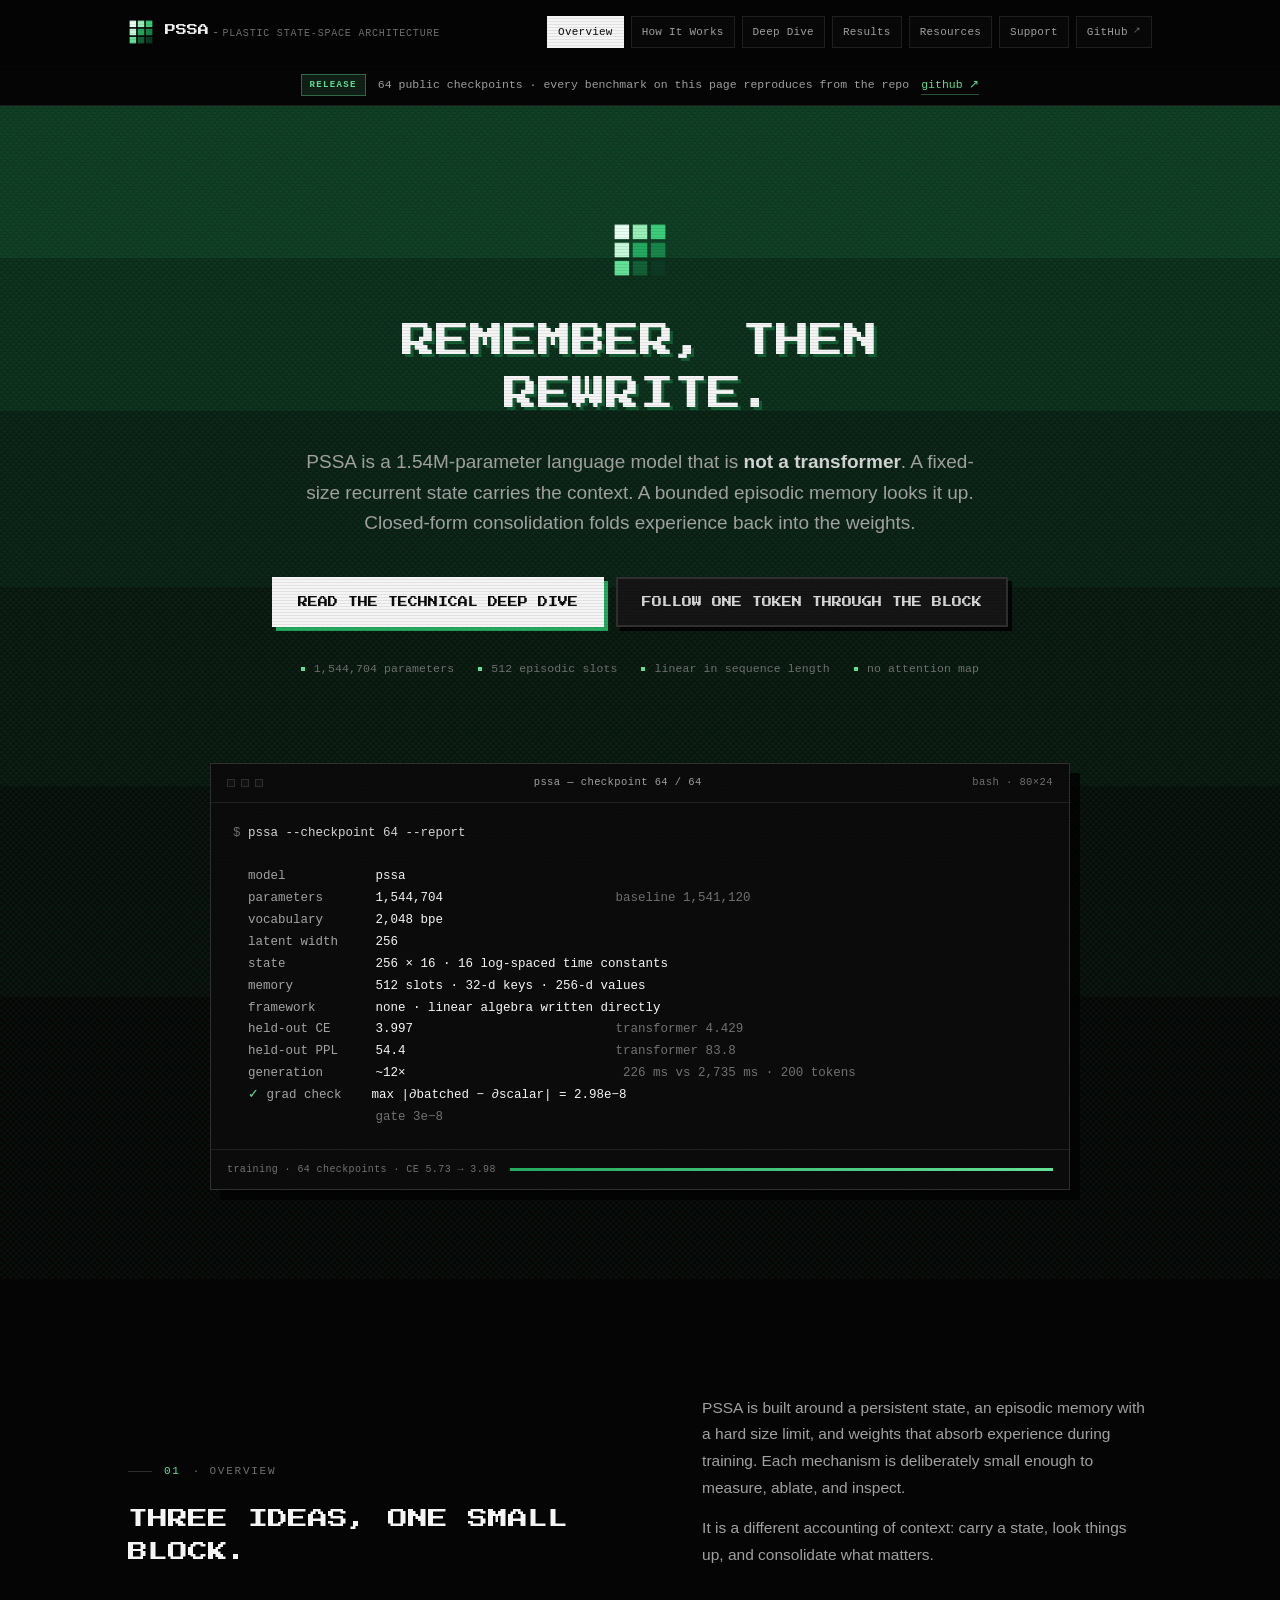
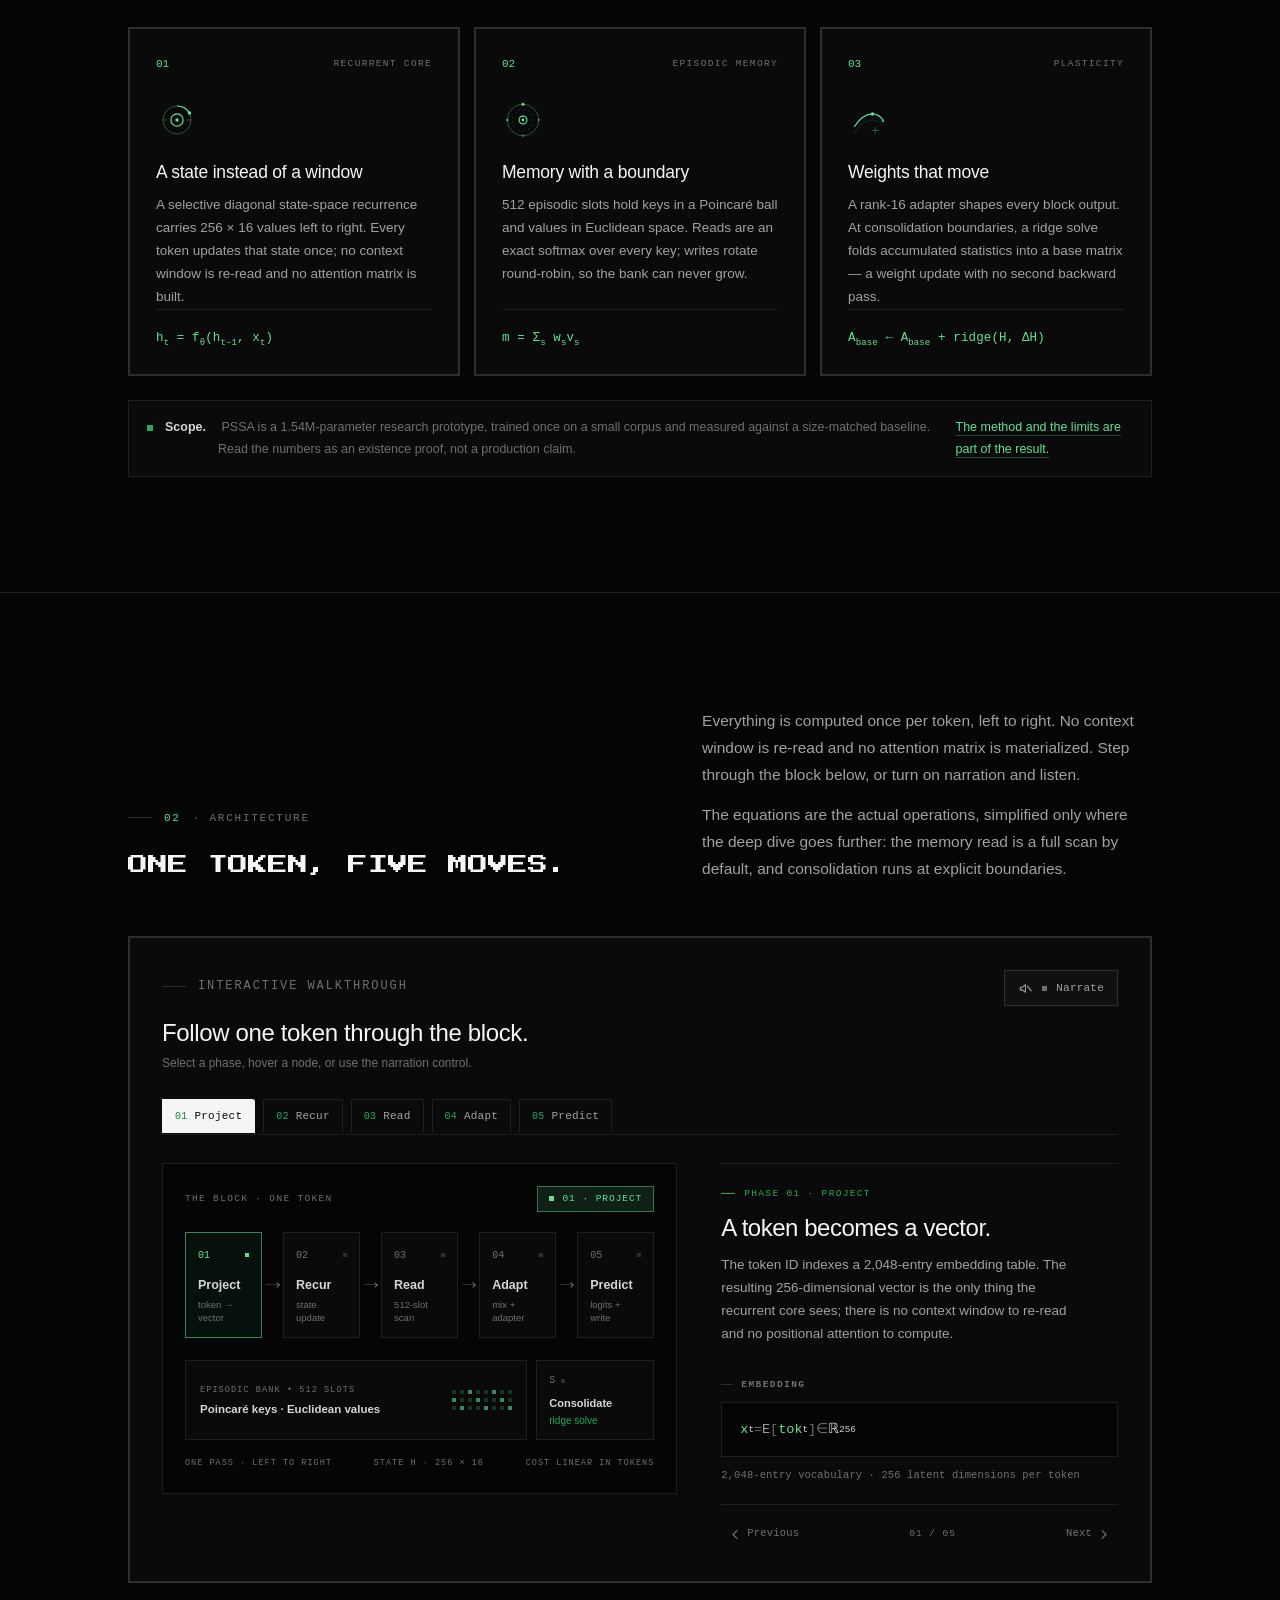
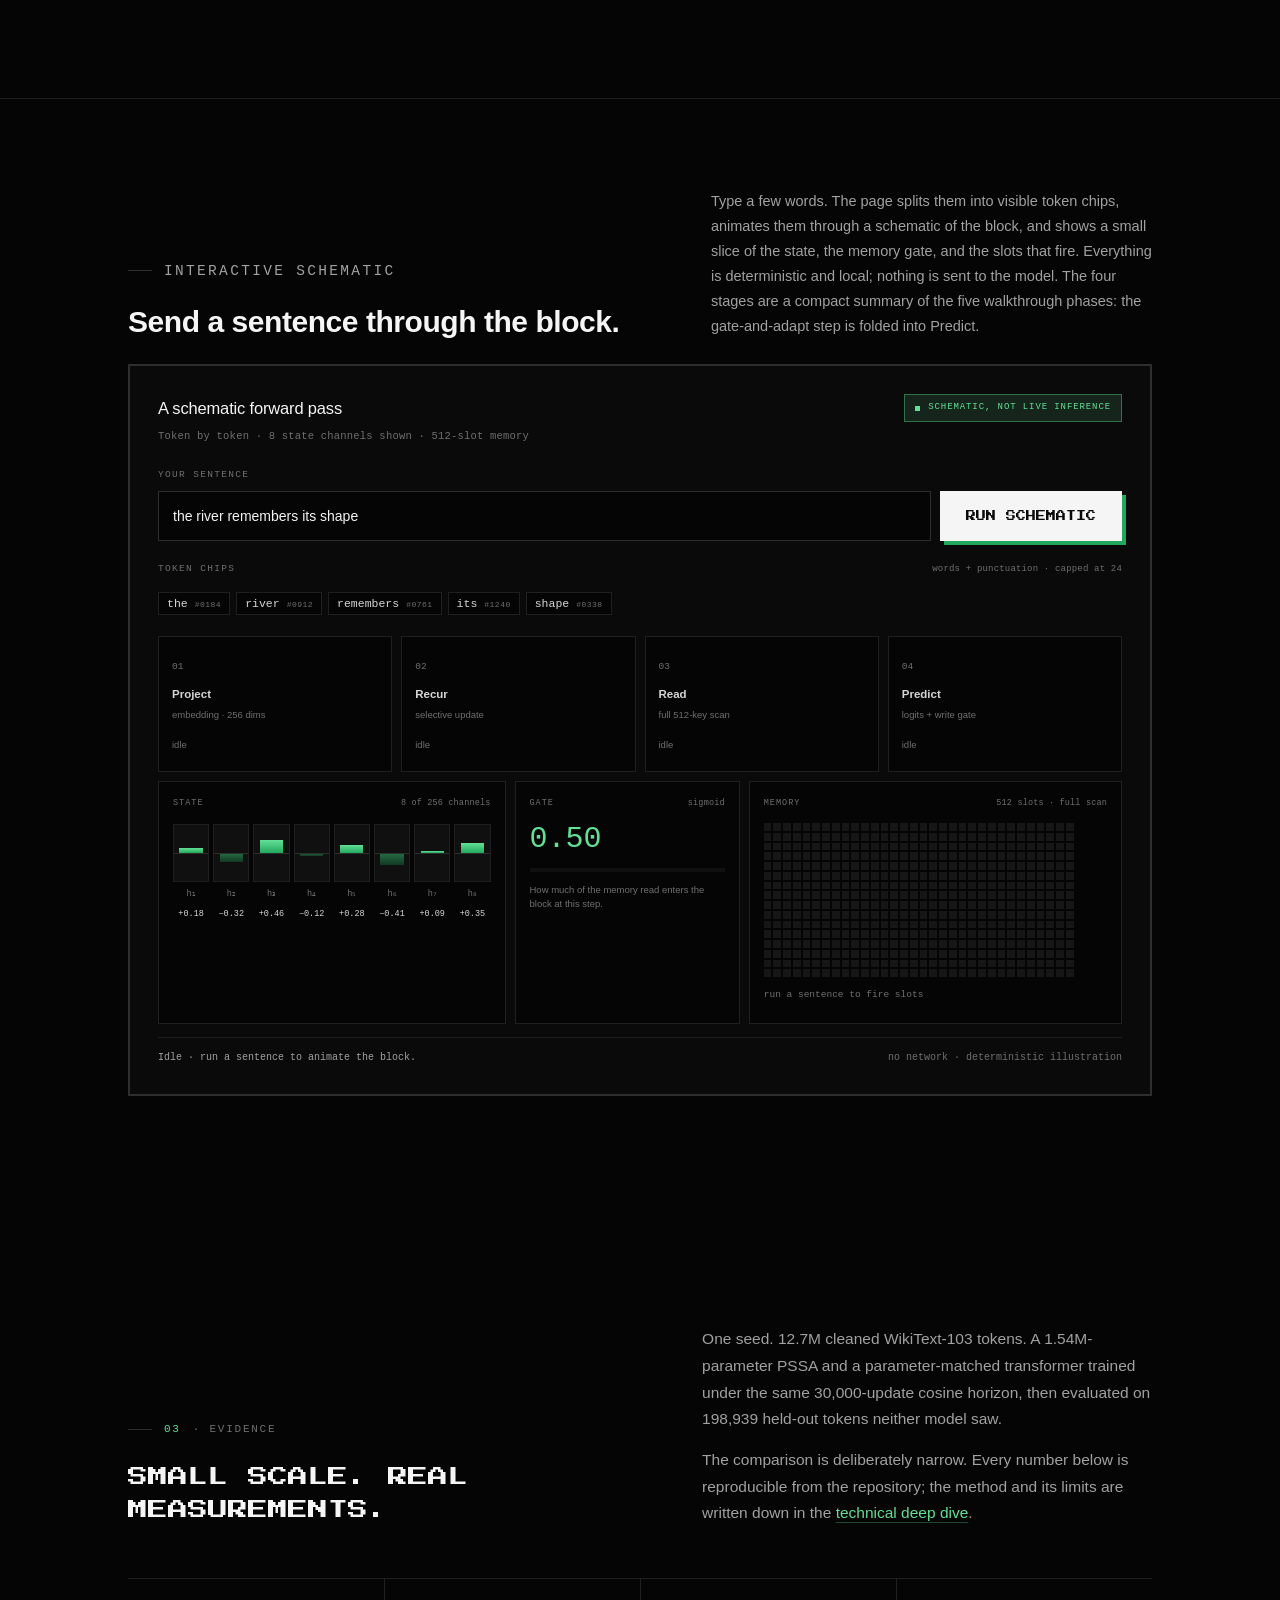
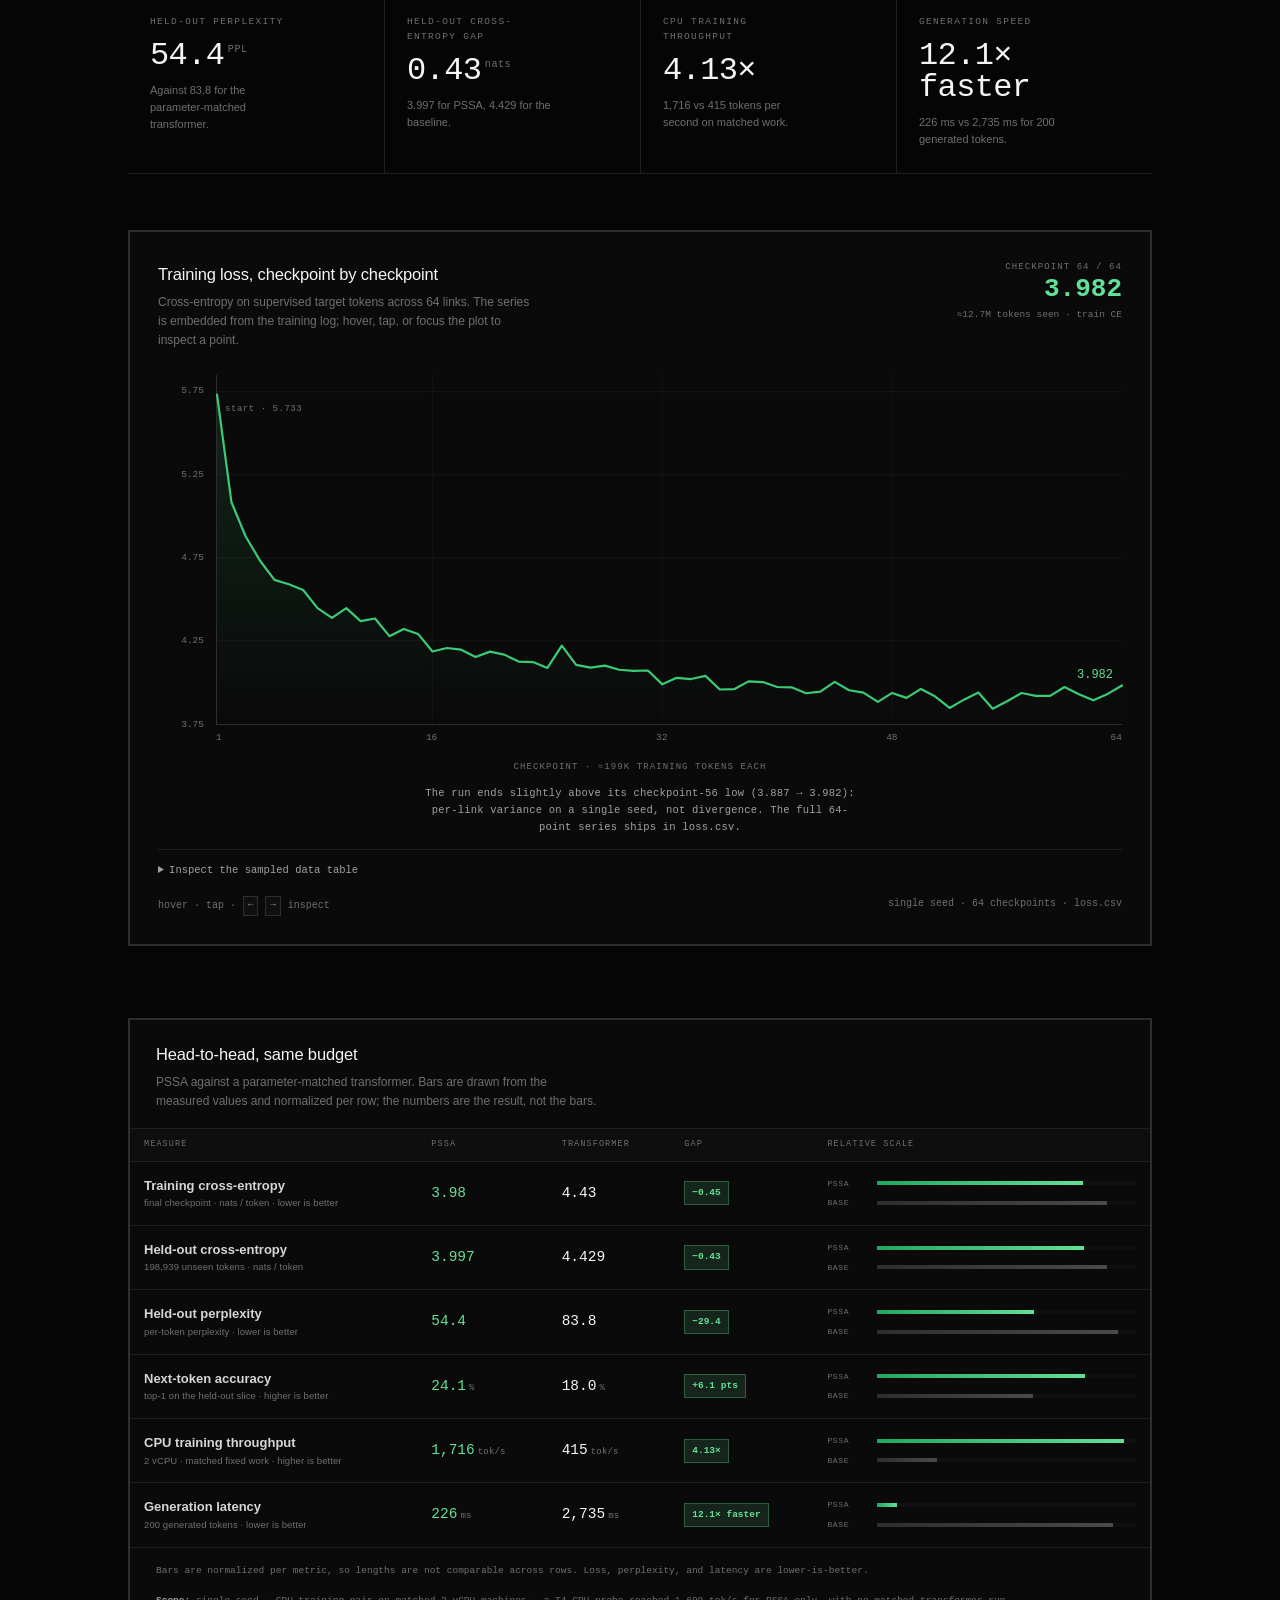
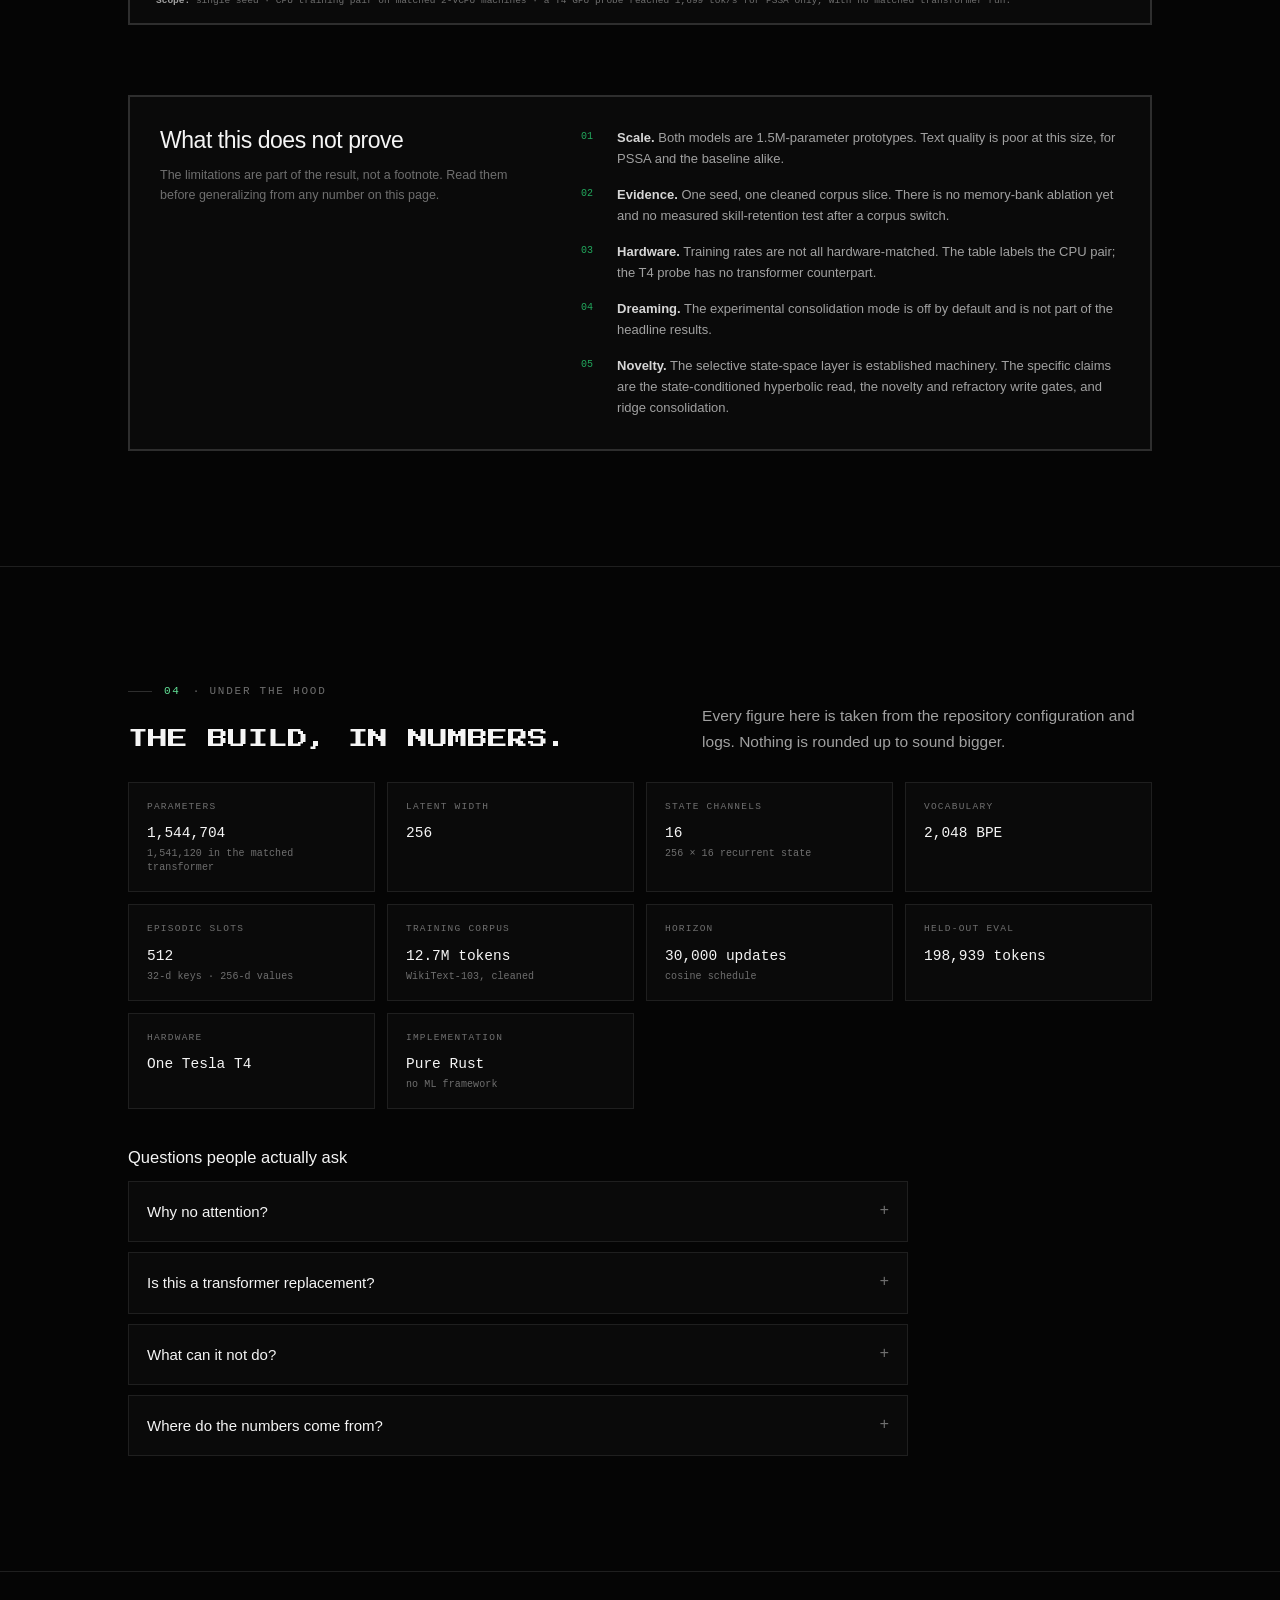
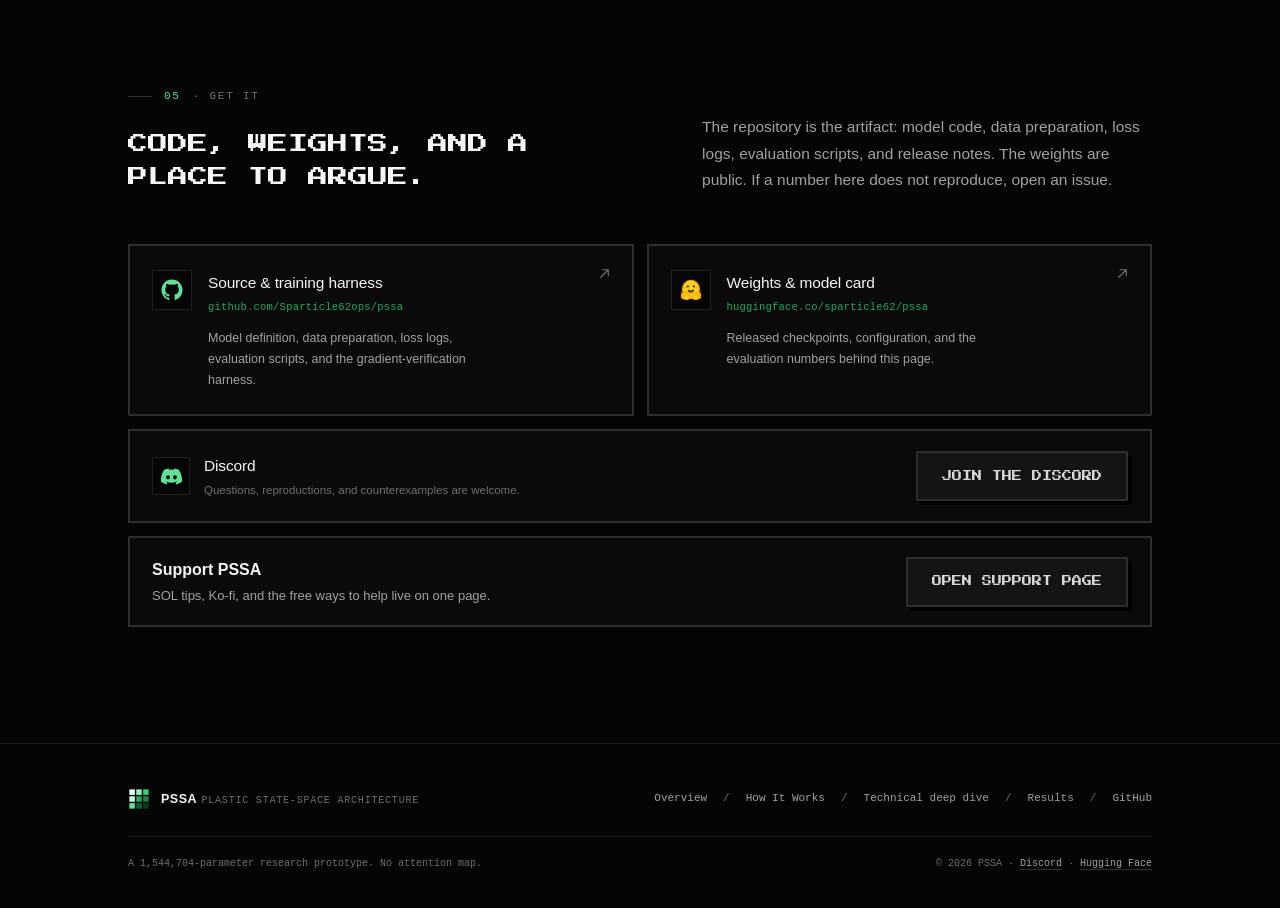
==== commit efae1729: "swap HF text badge for the hugging emoji on the resources card" ====
--- a/index.html
+++ b/index.html
@@ -782,7 +782,7 @@
         </a>
 
         <a class="resource card card-hover reveal" href="https://huggingface.co/sparticle62/pssa" target="_blank" rel="noopener noreferrer" aria-label="PSSA weights on Hugging Face, opens in a new tab">
-          <span class="resource-icon" aria-hidden="true"><span class="hf">HF</span></span>
+          <span class="resource-icon" aria-hidden="true"><img class="hf-emoji" src="assets/hf-emoji.png" alt="" width="22" height="22"></span>
           <div class="resource-copy">
             <h3>Weights &amp; model card</h3>
             <span class="resource-handle">huggingface.co/sparticle62/pssa</span>
--- a/assets/site.css
+++ b/assets/site.css
@@ -29,10 +29,12 @@
   --accent-faint: rgba(98, 224, 150, .12);
   --sans: ui-sans-serif, -apple-system, BlinkMacSystemFont, "Segoe UI", "Helvetica Neue", Helvetica, Arial, sans-serif;
   --mono: ui-monospace, "SF Mono", SFMono-Regular, Menlo, Consolas, "Liberation Mono", monospace;
+  --pixel: 'Press Start 2P', 'Courier New', monospace;
   --wrap: 1120px;
   --ease: cubic-bezier(.22, .61, .36, 1);
 }
 
+@font-face{font-family:'Press Start 2P';font-style:normal;font-weight:400;font-display:swap;src:url([data-uri]) format('woff2')}
 *, *::before, *::after{box-sizing:border-box}
 html{scroll-behavior:smooth;scroll-padding-top:118px;-webkit-text-size-adjust:100%}
 body{
@@ -48,12 +50,14 @@
 input{font:inherit;color:inherit}
 img,svg{display:block;max-width:100%}
 ::selection{background:rgba(62, 203, 120, .3);color:#fff}
-:focus-visible{outline:2px solid var(--accent);outline-offset:3px;border-radius:3px}
+body::after{content:"";position:fixed;inset:0;pointer-events:none;z-index:2147483647;
+  background:repeating-linear-gradient(to bottom, rgba(0,0,0,.16) 0 1px, transparent 1px 3px);opacity:.5}
+:focus-visible{outline:2px solid var(--accent);outline-offset:3px;border-radius:0}
 .sr-only{position:absolute;width:1px;height:1px;padding:0;margin:-1px;overflow:hidden;clip:rect(0,0,0,0);white-space:nowrap;border:0}
 .wrap{width:100%;max-width:var(--wrap);margin:0 auto;padding:0 clamp(20px, 5vw, 48px)}
 
 .skip-link{
-  position:absolute;left:18px;top:-70px;z-index:100;padding:10px 15px;border-radius:4px;
+  position:absolute;left:18px;top:-70px;z-index:100;padding:10px 15px;border-radius:0;
   background:var(--ink);color:#0A0A0A;font-size:13px;font-weight:550;
   transition:top .2s ease;
 }
@@ -158,14 +162,14 @@
 .brand{display:inline-flex;align-items:center;gap:11px;min-width:0;flex:0 1 auto}
 .brand .mark{width:26px;height:26px;flex:0 0 auto}
 .brand-text{display:flex;align-items:baseline;flex-wrap:wrap;gap:.35em;font-size:13px;line-height:1.3;white-space:nowrap}
-.brand-name{font-weight:650;letter-spacing:.05em}
+.brand-name{font-family:var(--pixel);font-size:11px;font-weight:400;letter-spacing:0;text-transform:uppercase}
 .brand-sep{color:var(--faint)}
 .brand-sub{font-family:var(--mono);font-size:10px;letter-spacing:.08em;color:var(--faint);text-transform:uppercase}
 .primary-nav{display:flex;align-items:center;gap:7px;flex-wrap:wrap;justify-content:flex-end}
 .primary-nav a{
   display:inline-flex;align-items:center;gap:5px;white-space:nowrap;
   font-family:var(--mono);font-size:11px;letter-spacing:.02em;
-  padding:6px 10px;border:1px solid var(--line);border-radius:3px;
+  padding:6px 10px;border:1px solid var(--line);border-radius:0;
   color:var(--muted);background:rgba(255,255,255,.015);
   transition:color .2s ease, border-color .2s ease, background .2s ease;
 }
@@ -189,7 +193,7 @@
 }
 .announce .pill{
   display:inline-block;font-size:9px;font-weight:600;letter-spacing:.15em;text-transform:uppercase;
-  padding:2.5px 8px;border:1px solid rgba(98, 224, 150, .38);border-radius:999px;
+  padding:2.5px 8px;border:1px solid rgba(98, 224, 150, .38);border-radius:0;
   color:var(--accent);background:var(--accent-faint);
 }
 .announce a{color:var(--accent);border-bottom:1px solid rgba(98,224,150,.35);transition:border-color .2s ease, color .2s ease}
@@ -198,17 +202,19 @@
 /* ---------------- buttons / pills / labels ---------------- */
 .btn{
   display:inline-flex;align-items:center;justify-content:center;gap:9px;
-  min-height:46px;padding:0 22px;border-radius:4px;
-  font-size:13.5px;font-weight:550;letter-spacing:.01em;
-  border:1px solid transparent;
-  transition:transform .25s var(--ease), border-color .25s ease, background .25s ease, color .25s ease;
+  min-height:50px;padding:0 24px;border-radius:0;
+  font-family:var(--pixel);font-size:10px;font-weight:400;letter-spacing:0;text-transform:uppercase;
+  border:2px solid transparent;box-shadow:4px 4px 0 rgba(0,0,0,.85);
+  transition:transform .12s steps(1,end), border-color .12s steps(1,end), background .12s steps(1,end), color .12s steps(1,end), box-shadow .12s steps(1,end);
 }
 .btn svg{width:14px;height:14px;flex:0 0 auto}
-.btn-primary{background:var(--ink);color:#0A0A0A}
-.btn-primary:hover{background:#fff;transform:translateY(-1px)}
-.btn-ghost{background:#141414;border-color:var(--line-strong);color:var(--ink-soft)}
-.btn-ghost:hover{border-color:#3D3D3D;color:var(--ink);transform:translateY(-1px)}
-.btn-small{min-height:36px;padding:0 14px;font-size:11.5px}
+.btn-primary{background:var(--ink);color:#0A0A0A;box-shadow:4px 4px 0 var(--g4)}
+.btn-primary:hover{background:#fff;transform:translate(-2px,-2px);box-shadow:6px 6px 0 var(--g3)}
+.btn-primary:active{transform:translate(2px,2px);box-shadow:0 0 0 var(--g4)}
+.btn-ghost{background:#141414;border-color:var(--line-strong);color:var(--ink-soft);box-shadow:4px 4px 0 rgba(0,0,0,.85)}
+.btn-ghost:hover{border-color:var(--accent-dim);color:var(--ink);transform:translate(-2px,-2px);box-shadow:6px 6px 0 rgba(0,0,0,.9)}
+.btn-ghost:active{transform:translate(2px,2px);box-shadow:0 0 0 rgba(0,0,0,.85)}
+.btn-small{min-height:40px;padding:0 14px;font-size:8.5px}
 .btn[disabled]{opacity:.55;cursor:default;transform:none}
 
 .kicker{
@@ -224,7 +230,7 @@
 }
 .badge{
   display:inline-block;font-family:var(--mono);font-size:9.5px;font-weight:600;letter-spacing:.15em;text-transform:uppercase;
-  padding:3px 9px;border:1px solid var(--line-strong);border-radius:999px;color:var(--faint);
+  padding:3px 9px;border:1px solid var(--line-strong);border-radius:0;color:var(--faint);
 }
 .badge.live{border-color:rgba(98,224,150,.4);color:var(--accent);background:var(--accent-faint)}
 .badge.pending{border-color:var(--line-strong);color:var(--faint);background:rgba(255,255,255,.02)}
@@ -238,27 +244,30 @@
 /* ---------------- cards ---------------- */
 .card{
   background:var(--bg-2);
-  border:1px solid var(--line);
-  border-radius:10px;
+  border:2px solid var(--line-strong);
+  border-radius:0;
 }
 .card-hover{transition:transform .3s var(--ease), border-color .3s ease, background .3s ease, box-shadow .3s ease}
-.card-hover:hover{transform:translateY(-2px);border-color:var(--line-strong);background:#0B0B0B;box-shadow:0 24px 60px rgba(0,0,0,.35)}
+.card-hover:hover{transform:translate(-2px,-2px);border-color:var(--line-strong);background:#0B0B0B;box-shadow:6px 6px 0 rgba(0,0,0,.8)}
 
 /* ---------------- hero ---------------- */
 .hero{position:relative;padding:clamp(64px, 9vw, 124px) 0 clamp(52px, 7vw, 92px);text-align:center}
 .hero::before{
   content:"";position:absolute;inset:0;pointer-events:none;
-  background:radial-gradient(880px 500px at 50% -8%, rgba(34, 168, 93, .11), transparent 65%);
+  background:
+    repeating-conic-gradient(rgba(34,168,93,.055) 0% 25%, transparent 25% 50%) 0 0/6px 6px,
+    linear-gradient(to bottom, rgba(34,168,93,.32) 0 13%, rgba(34,168,93,.24) 13% 26%, rgba(34,168,93,.16) 26% 41%, rgba(34,168,93,.10) 41% 58%, rgba(34,168,93,.05) 58% 76%, transparent 76%);
 }
 .hero::after{
-  content:"";position:absolute;inset:0;pointer-events:none;opacity:.05;mix-blend-mode:overlay;
+  content:"";position:absolute;inset:0;pointer-events:none;opacity:.09;mix-blend-mode:overlay;
   background-image:url("data:image/svg+xml;utf8,<svg xmlns='http://www.w3.org/2000/svg' width='180' height='180'><filter id='n'><feTurbulence type='fractalNoise' baseFrequency='0.8' numOctaves='2' stitchTiles='stitch'/><feColorMatrix type='saturate' values='0'/></filter><rect width='180' height='180' filter='url(%23n)'/></svg>");
 }
 .hero > .wrap{position:relative}
 .hero .mark{width:clamp(44px, 6vw, 58px);height:auto;margin:0 auto 36px}
 .hero h1{
   max-width:15ch;margin:0 auto;
-  font-size:clamp(40px, 7vw, 64px);line-height:1.04;letter-spacing:-.035em;font-weight:500;
+  font-family:var(--pixel);font-size:clamp(18px, 3.6vw, 34px);line-height:1.55;letter-spacing:0;font-weight:400;
+  text-transform:uppercase;text-shadow:3px 3px 0 rgba(34,168,93,.35);
 }
 .hero .hero-lede{
   max-width:680px;margin:26px auto 0;
@@ -276,8 +285,8 @@
 /* ---------------- terminal screenshot panel ---------------- */
 .shot{
   max-width:860px;margin:clamp(48px, 7vw, 84px) auto 0;text-align:left;
-  background:var(--bg-2);border:1px solid var(--line-strong);border-radius:10px;
-  box-shadow:0 40px 100px rgba(0,0,0,.55);
+  background:var(--bg-2);border:1px solid var(--line-strong);border-radius:0;
+  box-shadow:10px 10px 0 rgba(0,0,0,.8);
   overflow:hidden;
 }
 .shot-bar{
@@ -286,7 +295,7 @@
   font-family:var(--mono);font-size:10.5px;color:var(--faint);letter-spacing:.04em;
 }
 .shot-bar .shot-dots{display:flex;gap:6px}
-.shot-bar .shot-dots i{width:8px;height:8px;border-radius:50%;background:var(--bg-3);border:1px solid var(--line-strong)}
+.shot-bar .shot-dots i{width:8px;height:8px;border-radius:0;background:var(--bg-3);border:1px solid var(--line-strong)}
 .shot-title{color:var(--muted)}
 .shot-body{padding:20px 22px;overflow-x:auto}
 .shot-body pre{
@@ -302,7 +311,7 @@
   padding:11px 16px;border-top:1px solid var(--line);
   font-family:var(--mono);font-size:10px;color:var(--faint);letter-spacing:.04em;
 }
-.prog-track{flex:1;height:3px;background:var(--bg-3);border-radius:99px;overflow:hidden}
+.prog-track{flex:1;height:3px;background:var(--bg-3);border-radius:0;overflow:hidden}
 .prog-fill{display:block;height:100%;width:var(--w, 0%);background:linear-gradient(90deg, var(--g4), var(--g6));border-radius:inherit}
 
 /* ---------------- sections ---------------- */
@@ -314,8 +323,8 @@
   gap:clamp(28px, 6vw, 80px);align-items:end;
 }
 .section-head h2{
-  font-size:clamp(28px, 4.4vw, 40px);line-height:1.08;letter-spacing:-.03em;font-weight:500;
-  max-width:17ch;
+  font-family:var(--pixel);font-size:clamp(13px, 2.2vw, 20px);line-height:1.65;letter-spacing:0;font-weight:400;
+  max-width:30ch;text-transform:uppercase;
 }
 .section-lede{color:var(--muted);font-size:15.5px;line-height:1.72;max-width:54ch}
 .section-lede + .section-lede{margin-top:14px}
@@ -325,7 +334,7 @@
   display:grid;grid-template-columns:minmax(0, 1fr) minmax(0, .85fr);
   gap:clamp(24px, 5vw, 70px);align-items:end;
 }
-.subhead h3{font-size:clamp(22px, 3vw, 30px);line-height:1.12;letter-spacing:-.02em;font-weight:500}
+.subhead h3{font-size:clamp(22px, 3vw, 30px);line-height:1.1;letter-spacing:-.015em;font-weight:700}
 .subhead p{color:var(--muted);font-size:14.5px;line-height:1.72}
 
 /* ---------------- feature cards ---------------- */
@@ -351,7 +360,7 @@
 
 .scope-note{
   display:flex;gap:12px;align-items:flex-start;margin-top:24px;
-  padding:16px 18px;border:1px solid var(--line);border-radius:8px;background:var(--bg-2);
+  padding:16px 18px;border:1px solid var(--line);border-radius:0;background:var(--bg-2);
   color:var(--faint);font-size:12.5px;line-height:1.7;max-width:none;
 }
 .scope-note b{font-weight:550;color:var(--ink-soft)}
@@ -367,7 +376,7 @@
 .walk-head p{margin-top:6px;font-size:12px;color:var(--faint)}
 .narration-btn{
   display:inline-flex;align-items:center;gap:9px;min-height:36px;padding:0 13px;
-  border:1px solid var(--line-strong);border-radius:4px;
+  border:1px solid var(--line-strong);border-radius:0;
   background:var(--bg-3);color:var(--muted);
   font-family:var(--mono);font-size:11px;letter-spacing:.02em;
   transition:border-color .2s ease, color .2s ease, background .2s ease;
@@ -390,7 +399,7 @@
 .step-tabs::-webkit-scrollbar{display:none}
 .step-tab{
   display:inline-flex;align-items:center;gap:7px;flex:0 0 auto;white-space:nowrap;
-  padding:7px 12px;border:1px solid var(--line);border-radius:3px 3px 0 0;
+  padding:7px 12px;border:1px solid var(--line);border-radius:0 3px 0 0;
   border-bottom:0;transform:translateY(1px);
   font-family:var(--mono);font-size:11px;letter-spacing:.02em;
   color:var(--muted);background:transparent;
@@ -407,13 +416,13 @@
 }
 .walk-diagram{
   padding:clamp(16px, 2vw, 22px);min-width:0;
-  background:var(--bg);border:1px solid var(--line);border-radius:8px;
+  background:var(--bg);border:1px solid var(--line);border-radius:0;
 }
 .diagram-topline{display:flex;justify-content:space-between;align-items:center;gap:12px;flex-wrap:wrap;margin-bottom:20px}
 .diagram-label{font-family:var(--mono);font-size:9.5px;letter-spacing:.14em;text-transform:uppercase;color:var(--faint)}
 .diagram-callout{
   display:inline-flex;align-items:center;gap:8px;min-height:26px;padding:4px 11px;
-  border:1px solid rgba(98,224,150,.45);border-radius:3px;
+  border:1px solid rgba(98,224,150,.45);border-radius:0;
   background:var(--accent-faint);color:var(--accent);
   font-family:var(--mono);font-size:9.5px;letter-spacing:.1em;text-transform:uppercase;
 }
@@ -421,7 +430,7 @@
 .pipeline{display:flex;align-items:stretch;gap:0;min-width:0}
 .node{
   position:relative;flex:1 1 0;min-width:0;text-align:left;
-  padding:14px 12px 13px;border:1px solid var(--line);border-radius:6px;
+  padding:14px 12px 13px;border:1px solid var(--line);border-radius:0;
   background:var(--bg-2);
   transition:border-color .25s ease, background .25s ease, transform .3s var(--ease);
   z-index:1;
@@ -470,7 +479,7 @@
 .eq-tag::before{content:"";width:12px;height:1px;background:var(--line-strong)}
 .phase-nav{display:flex;align-items:center;justify-content:space-between;gap:10px;margin-top:20px;padding-top:14px;border-top:1px solid var(--line)}
 .phase-btn{
-  display:inline-flex;align-items:center;gap:6px;padding:6px 9px;border-radius:4px;
+  display:inline-flex;align-items:center;gap:6px;padding:6px 9px;border-radius:0;
   color:var(--faint);font-family:var(--mono);font-size:10.5px;letter-spacing:.02em;
   transition:color .2s ease, background .2s ease;
 }
@@ -481,7 +490,7 @@
 
 /* ---------------- equations (mono) ---------------- */
 .eq{
-  padding:15px 18px;border:1px solid var(--line);border-radius:6px;
+  padding:15px 18px;border:1px solid var(--line);border-radius:0;
   background:var(--bg);
   font-family:var(--mono);font-size:13.5px;line-height:1.75;color:var(--ink-soft);
   overflow-x:auto;overflow-y:hidden;
@@ -504,7 +513,7 @@
 .demo-title{font-size:16.5px;font-weight:500;letter-spacing:-.01em}
 .demo-sub{margin-top:5px;font-family:var(--mono);font-size:10.5px;color:var(--faint);letter-spacing:.02em}
 .schematic-badge{
-  display:inline-flex;align-items:center;gap:8px;padding:5px 10px;border-radius:3px;
+  display:inline-flex;align-items:center;gap:8px;padding:5px 10px;border-radius:0;
   border:1px solid rgba(98,224,150,.4);background:var(--accent-faint);
   color:var(--accent);font-family:var(--mono);font-size:9px;letter-spacing:.1em;text-transform:uppercase;
   white-space:nowrap;
@@ -514,7 +523,7 @@
 .demo-form label{font-family:var(--mono);font-size:9.5px;letter-spacing:.14em;text-transform:uppercase;color:var(--faint)}
 .demo-input-row{display:flex;gap:9px}
 .demo-input-row input{
-  flex:1 1 auto;min-width:0;padding:12px 14px;border:1px solid var(--line-strong);border-radius:4px;
+  flex:1 1 auto;min-width:0;padding:12px 14px;border:1px solid var(--line-strong);border-radius:0;
   background:var(--bg);color:var(--ink);font-size:14px;
   transition:border-color .2s ease, box-shadow .2s ease;
 }
@@ -526,7 +535,7 @@
 .demo-line-label em{font-style:normal;font-size:9px;letter-spacing:.02em;text-transform:none;color:var(--faint)}
 .chips{display:flex;flex-wrap:wrap;gap:6px;margin-top:10px;min-height:32px;align-items:center}
 .token-chip{
-  display:inline-flex;align-items:baseline;gap:7px;padding:5px 8px;border-radius:4px;max-width:100%;
+  display:inline-flex;align-items:baseline;gap:7px;padding:5px 8px;border-radius:0;max-width:100%;
   border:1px solid var(--line);background:var(--bg);
   color:var(--ink-soft);font-family:var(--mono);font-size:11.5px;line-height:1;white-space:nowrap;
   transition:border-color .2s ease, background .2s ease, color .2s ease, transform .2s var(--ease), opacity .2s ease;
@@ -540,7 +549,7 @@
 .demo-pipeline{display:grid;grid-template-columns:repeat(4, minmax(0, 1fr));gap:9px;margin-top:16px}
 .stage{
   position:relative;min-height:136px;padding:13px 13px 12px;
-  border:1px solid var(--line);border-radius:6px;background:var(--bg);
+  border:1px solid var(--line);border-radius:0;background:var(--bg);
   transition:border-color .25s ease, background .25s ease;
 }
 .stage.is-active{border-color:rgba(98,224,150,.55);background:rgba(34,168,93,.05)}
@@ -549,7 +558,7 @@
 .stage p{margin-top:4px;font-size:9.5px;line-height:1.45;color:var(--faint)}
 .stage-live{margin-top:13px;min-height:20px;display:flex;align-items:center;gap:6px;font-size:9.5px;color:var(--faint)}
 .stage-live .live-chip{
-  display:none;max-width:100%;padding:3px 6px;border-radius:3px;
+  display:none;max-width:100%;padding:3px 6px;border-radius:0;
   border:1px solid rgba(98,224,150,.35);background:var(--accent-faint);
   color:var(--accent);font-family:var(--mono);font-size:9.5px;white-space:nowrap;overflow:hidden;text-overflow:ellipsis;
 }
@@ -557,19 +566,19 @@
 .stage.is-active .stage-live .live-chip{display:inline-block}
 .stage.is-active .stage-num{color:var(--accent)}
 .demo-readout{display:grid;grid-template-columns:1.08fr .7fr 1.16fr;gap:9px;margin-top:9px}
-.readout-card{min-width:0;padding:14px;border:1px solid var(--line);border-radius:6px;background:var(--bg)}
+.readout-card{min-width:0;padding:14px;border:1px solid var(--line);border-radius:0;background:var(--bg)}
 .readout-head{display:flex;justify-content:space-between;align-items:baseline;gap:8px;font-family:var(--mono);font-size:8.5px;letter-spacing:.12em;text-transform:uppercase;color:var(--faint)}
 .readout-head em{font-style:normal;font-size:8.5px;letter-spacing:.02em;text-transform:none;color:var(--faint)}
 .state-grid{display:grid;grid-template-columns:repeat(8, minmax(0, 1fr));gap:4px;margin-top:14px}
 .state-cell{display:flex;flex-direction:column;align-items:center;gap:5px;min-width:0}
 .state-meter{
-  position:relative;width:100%;height:58px;border-radius:2px;overflow:hidden;
+  position:relative;width:100%;height:58px;border-radius:0;overflow:hidden;
   border:1px solid var(--line);
   background:var(--bg-3);
 }
 .state-meter::after{content:"";position:absolute;left:0;right:0;top:50%;height:1px;background:var(--line-strong)}
 .state-fill{
-  position:absolute;left:16%;right:16%;border-radius:1px;
+  position:absolute;left:16%;right:16%;border-radius:0;
   background:linear-gradient(180deg, var(--g6), var(--g4));
   transition:height .26s var(--ease), top .26s var(--ease), bottom .26s var(--ease);
 }
@@ -577,11 +586,11 @@
 .state-label{font-family:var(--mono);font-size:8.5px;color:var(--faint)}
 .state-num{font-family:var(--mono);font-size:8.5px;color:var(--ink-soft);font-variant-numeric:tabular-nums;white-space:nowrap}
 .gate-value{margin-top:14px;font-family:var(--mono);font-size:clamp(22px, 3.2vw, 30px);line-height:1;color:var(--accent);font-variant-numeric:tabular-nums}
-.gate-meter{height:4px;border-radius:2px;background:var(--bg-3);margin-top:14px;overflow:hidden}
+.gate-meter{height:4px;border-radius:0;background:var(--bg-3);margin-top:14px;overflow:hidden}
 .gate-fill{height:100%;width:50%;border-radius:inherit;background:linear-gradient(90deg, var(--g4), var(--g6));transition:width .28s var(--ease)}
 .gate-sub{margin-top:11px;font-size:9.5px;line-height:1.5;color:var(--faint)}
 .bank-grid{display:grid;grid-template-columns:repeat(32, minmax(0, 1fr));gap:2px;margin-top:13px;max-width:310px}
-.slot-cell{aspect-ratio:1;border-radius:2px;background:#161616;transition:background .15s ease, transform .15s ease}
+.slot-cell{aspect-ratio:1;border-radius:0;background:#161616;transition:background .15s ease, transform .15s ease}
 .slot-cell.is-fired{background:var(--g6);transform:scale(1.25)}
 .fired-list{display:flex;flex-wrap:wrap;gap:6px;margin-top:10px;min-height:22px}
 .fired-list span{font-family:var(--mono);font-size:9.5px;color:var(--faint)}
@@ -636,7 +645,7 @@
   transition:opacity .18s ease;
 }
 .chart-dot{
-  position:absolute;width:8px;height:8px;border-radius:50%;opacity:0;pointer-events:none;
+  position:absolute;width:8px;height:8px;border-radius:0;opacity:0;pointer-events:none;
   background:var(--accent);box-shadow:0 0 0 3px rgba(98,224,150,.15);
   transform:translate(-50%,-50%);transition:opacity .18s ease;
 }
@@ -660,7 +669,7 @@
 .chart-foot{display:flex;justify-content:space-between;align-items:flex-start;gap:16px;flex-wrap:wrap;margin-top:16px;font-family:var(--mono);font-size:10px;line-height:1.55;color:var(--faint)}
 .chart-foot .hint{display:inline-flex;align-items:center;gap:7px;color:var(--faint)}
 .chart-foot kbd{
-  font-family:var(--mono);font-size:9px;padding:2px 4px;border:1px solid var(--line-strong);border-radius:3px;
+  font-family:var(--mono);font-size:9px;padding:2px 4px;border:1px solid var(--line-strong);border-radius:0;
   color:var(--muted);background:var(--bg-3);
 }
 .chart-details{margin-top:14px;border-top:1px solid var(--line);padding-top:12px}
@@ -694,7 +703,7 @@
 .bench-val small{font-size:9px;letter-spacing:.02em;color:var(--faint);margin-left:3px}
 .bench-best{color:var(--accent)}
 .bench-gap{
-  display:inline-flex;align-items:center;gap:5px;padding:3px 7px;border-radius:3px;
+  display:inline-flex;align-items:center;gap:5px;padding:3px 7px;border-radius:0;
   border:1px solid rgba(98,224,150,.3);background:var(--accent-faint);color:var(--accent);
   font-family:var(--mono);font-size:9.5px;font-weight:550;white-space:nowrap;
 }
@@ -702,7 +711,7 @@
 .bars{display:flex;flex-direction:column;gap:6px}
 .bar-row{display:grid;grid-template-columns:42px minmax(0,1fr);align-items:center;gap:8px}
 .bar-key{font-family:var(--mono);font-size:8px;letter-spacing:.08em;text-transform:uppercase;color:var(--faint)}
-.bar-track{position:relative;height:4px;border-radius:2px;background:var(--bg-3);overflow:hidden}
+.bar-track{position:relative;height:4px;border-radius:0;background:var(--bg-3);overflow:hidden}
 .bar-fill{
   display:block;height:100%;width:var(--w, 0%);border-radius:inherit;
   background:linear-gradient(90deg, var(--g4), var(--g6));
@@ -731,13 +740,13 @@
 
 /* ---------------- specbox / faq ---------------- */
 .specbox{display:grid;grid-template-columns:repeat(auto-fit, minmax(220px, 1fr));gap:12px;margin-top:26px}
-.spec-item{padding:16px 18px;border:1px solid var(--line);border-radius:8px;background:var(--bg-2)}
+.spec-item{padding:16px 18px;border:1px solid var(--line);border-radius:0;background:var(--bg-2)}
 .spec-item dt{font-family:var(--mono);font-size:9.5px;letter-spacing:.13em;text-transform:uppercase;color:var(--faint)}
 .spec-item dd{margin:8px 0 0;font-family:var(--mono);font-size:14.5px;color:var(--ink);line-height:1.4;overflow-wrap:anywhere}
 .spec-item dd .sub{display:block;font-size:10px;color:var(--faint);margin-top:4px;letter-spacing:.01em}
 .faq{margin-top:34px;display:grid;gap:10px;max-width:780px}
 .faq h3{margin:0;font-size:16.5px;font-weight:500}
-.faq details{border:1px solid var(--line);border-radius:8px;background:var(--bg-2)}
+.faq details{border:1px solid var(--line);border-radius:0;background:var(--bg-2)}
 .faq summary{
   cursor:pointer;list-style:none;padding:16px 18px;font-size:15px;font-weight:500;color:var(--ink);
   display:flex;align-items:center;justify-content:space-between;gap:14px;
@@ -752,10 +761,11 @@
 .resource{display:flex;align-items:flex-start;gap:16px;padding:24px 22px;position:relative}
 .resource-icon{
   width:40px;height:40px;flex:0 0 auto;display:grid;place-items:center;
-  border:1px solid var(--line);border-radius:6px;color:var(--accent);
+  border:1px solid var(--line);border-radius:0;color:var(--accent);
   background:var(--bg);font-size:17px;
 }
 .resource-icon svg{width:22px;height:22px}
+.resource-icon .hf-emoji{width:22px;height:22px;display:block}
 .resource-icon .hf{font-family:var(--mono);font-size:12px;font-weight:600;letter-spacing:.02em}
 .resource-copy{min-width:0;flex:1}
 .resource-copy h3{font-size:15.5px;font-weight:500;letter-spacing:-.01em}
@@ -771,7 +781,7 @@
   margin-top:13px;padding:20px 22px;
 }
 .community-band .community-copy{display:flex;align-items:center;gap:14px;min-width:0}
-.community-icon{width:38px;height:38px;flex:0 0 auto;display:grid;place-items:center;border:1px solid var(--line);border-radius:6px;color:var(--accent);background:var(--bg)}
+.community-icon{width:38px;height:38px;flex:0 0 auto;display:grid;place-items:center;border:1px solid var(--line);border-radius:0;color:var(--accent);background:var(--bg)}
 .community-icon svg{width:21px;height:21px}
 .community-band h3{font-size:15.5px;font-weight:500;letter-spacing:-.01em}
 .community-band p{margin-top:3px;font-size:11.5px;color:var(--faint);line-height:1.5}
@@ -836,7 +846,7 @@
 .technical-panel{overflow:hidden}
 .technical-panel + .technical-note{margin-top:14px}
 
-.math{display:flex;align-items:center;justify-content:center;flex-wrap:wrap;gap:.3em;font-family:var(--mono);font-size:clamp(13px, 1.9vw, 15.5px);line-height:1.9;padding:18px clamp(14px, 3vw, 26px);margin:0 0 13px;background:var(--bg);border:1px solid var(--line);border-radius:8px;text-align:center}
+.math{display:flex;align-items:center;justify-content:center;flex-wrap:wrap;gap:.3em;font-family:var(--mono);font-size:clamp(13px, 1.9vw, 15.5px);line-height:1.9;padding:18px clamp(14px, 3vw, 26px);margin:0 0 13px;background:var(--bg);border:1px solid var(--line);border-radius:0;text-align:center}
 .math .v{color:var(--accent)}
 .math .op{color:var(--faint)}
 .math .fn{color:var(--muted)}
@@ -847,12 +857,12 @@
 .frac .num{border-bottom:1px solid var(--line-strong);padding:0 .45em .12em}
 .frac .den{padding:.12em .45em 0}
 .math sub,.math sup{font-size:.68em;color:var(--ink-soft)}
-.math-defs{display:grid;grid-template-columns:repeat(auto-fit, minmax(210px, 1fr));gap:.75rem 2rem;margin:0 0 22px;padding:14px 18px;border:1px solid var(--line);border-radius:8px;background:var(--bg-2)}
+.math-defs{display:grid;grid-template-columns:repeat(auto-fit, minmax(210px, 1fr));gap:.75rem 2rem;margin:0 0 22px;padding:14px 18px;border:1px solid var(--line);border-radius:0;background:var(--bg-2)}
 .math-defs div{font-size:12.5px;color:var(--muted);line-height:1.6}
 .math-defs b{color:var(--accent);font-weight:500}
 .math-defs .rm{font-family:var(--mono);font-size:11.5px;color:var(--accent-dim)}
 
-.bench-bar{position:relative;height:4px;border-radius:2px;background:var(--bg-3);overflow:hidden;margin:.5rem 0 .2rem;min-width:120px}
+.bench-bar{position:relative;height:4px;border-radius:0;background:var(--bg-3);overflow:hidden;margin:.5rem 0 .2rem;min-width:120px}
 .bench-bar i{position:absolute;inset:0;width:0;border-radius:inherit;background:linear-gradient(90deg, var(--g4), var(--g6));transition:width 1.1s var(--ease)}
 tr.in .bench-bar i{width:var(--w)}
 
@@ -866,11 +876,11 @@
 .loss-dot:hover{fill:var(--g7)}
 .loss-tip{
   position:absolute;pointer-events:none;background:var(--bg-3);border:1px solid var(--line-strong);
-  color:var(--accent);font-family:var(--mono);font-size:11px;padding:5px 9px;border-radius:4px;
+  color:var(--accent);font-family:var(--mono);font-size:11px;padding:5px 9px;border-radius:0;
   opacity:0;transition:opacity .15s;white-space:nowrap;transform:translate(-50%,-135%);z-index:5;
 }
 .chart-wrap{
-  position:relative;border:1px solid var(--line);border-radius:10px;
+  position:relative;border:1px solid var(--line);border-radius:0;
   padding:clamp(16px, 2.5vw, 24px);background:var(--bg-2);margin:0;
 }
 .chart-wrap .spec-table{margin-top:12px}
@@ -895,7 +905,7 @@
 .donate-card.link:hover .card-arrow{color:var(--accent)}
 .addr{
   font-family:var(--mono);font-size:12px;color:var(--accent);background:var(--bg);
-  border:1px solid var(--line);border-radius:6px;padding:13px 14px;word-break:break-all;
+  border:1px solid var(--line);border-radius:0;padding:13px 14px;word-break:break-all;
   margin:14px 0 16px;line-height:1.6;
 }
 .addr .lbl{display:block;font-size:9px;letter-spacing:.14em;text-transform:uppercase;color:var(--faint);margin-bottom:7px}
@@ -928,7 +938,7 @@
 @media (max-width: 900px){
   .header-inner{flex-wrap:wrap;row-gap:6px;min-height:0;padding-top:11px;padding-bottom:9px}
   .brand{width:100%}
-  .primary-nav{width:100%;justify-content:flex-start;overflow-x:auto;scrollbar-width:none;padding-bottom:1px;flex-wrap:nowrap}
+  .primary-nav{width:100%;justify-content:flex-start;overflow-x:auto;scrollbar-width:none;padding-bottom:1px;flex-wrap:nowrap;-webkit-mask-image:linear-gradient(to right,#000 calc(100% - 26px),transparent 100%);mask-image:linear-gradient(to right,#000 calc(100% - 26px),transparent 100%)}
   .primary-nav::-webkit-scrollbar{display:none}
   .hero{padding-top:44px}
   .hero h1{max-width:18ch}
@@ -952,7 +962,7 @@
 @media (max-width: 720px){
   html{scroll-padding-top:130px}
   .brand-text{font-size:12px}
-  .primary-nav a{font-size:10.5px;padding:5px 9px}
+  .primary-nav a{font-size:9.5px;padding:4px 8px;white-space:nowrap}
   .hero h1{font-size:clamp(34px, 10.4vw, 46px)}
   .hero .hero-lede{font-size:16.5px}
   .hero-actions{flex-direction:column;align-items:stretch}
@@ -1015,6 +1025,8 @@
 }
 @media (max-width: 430px){
   .wrap{padding-left:18px;padding-right:18px}
+  .btn{font-size:8.5px;padding:0 13px;gap:7px;letter-spacing:0}
+  .btn svg{width:12px;height:12px}
   .brand-text{font-size:11px}
   .brand-sub{font-size:9px}
   .announce{font-size:10.5px;gap:8px}
@@ -1034,7 +1046,7 @@
   .chart-readout strong{font-size:19px}
   .chart-foot{font-size:9px}
   .chart-details summary{font-size:9.5px}
-  .section-head h2{font-size:26px}
+  .section-head h2{font-size:15px}
   .subhead h3{font-size:21px}
   .demo-line-label{align-items:flex-start;flex-direction:column;gap:3px}
   .step-tabs{margin-left:-6px;margin-right:-6px}
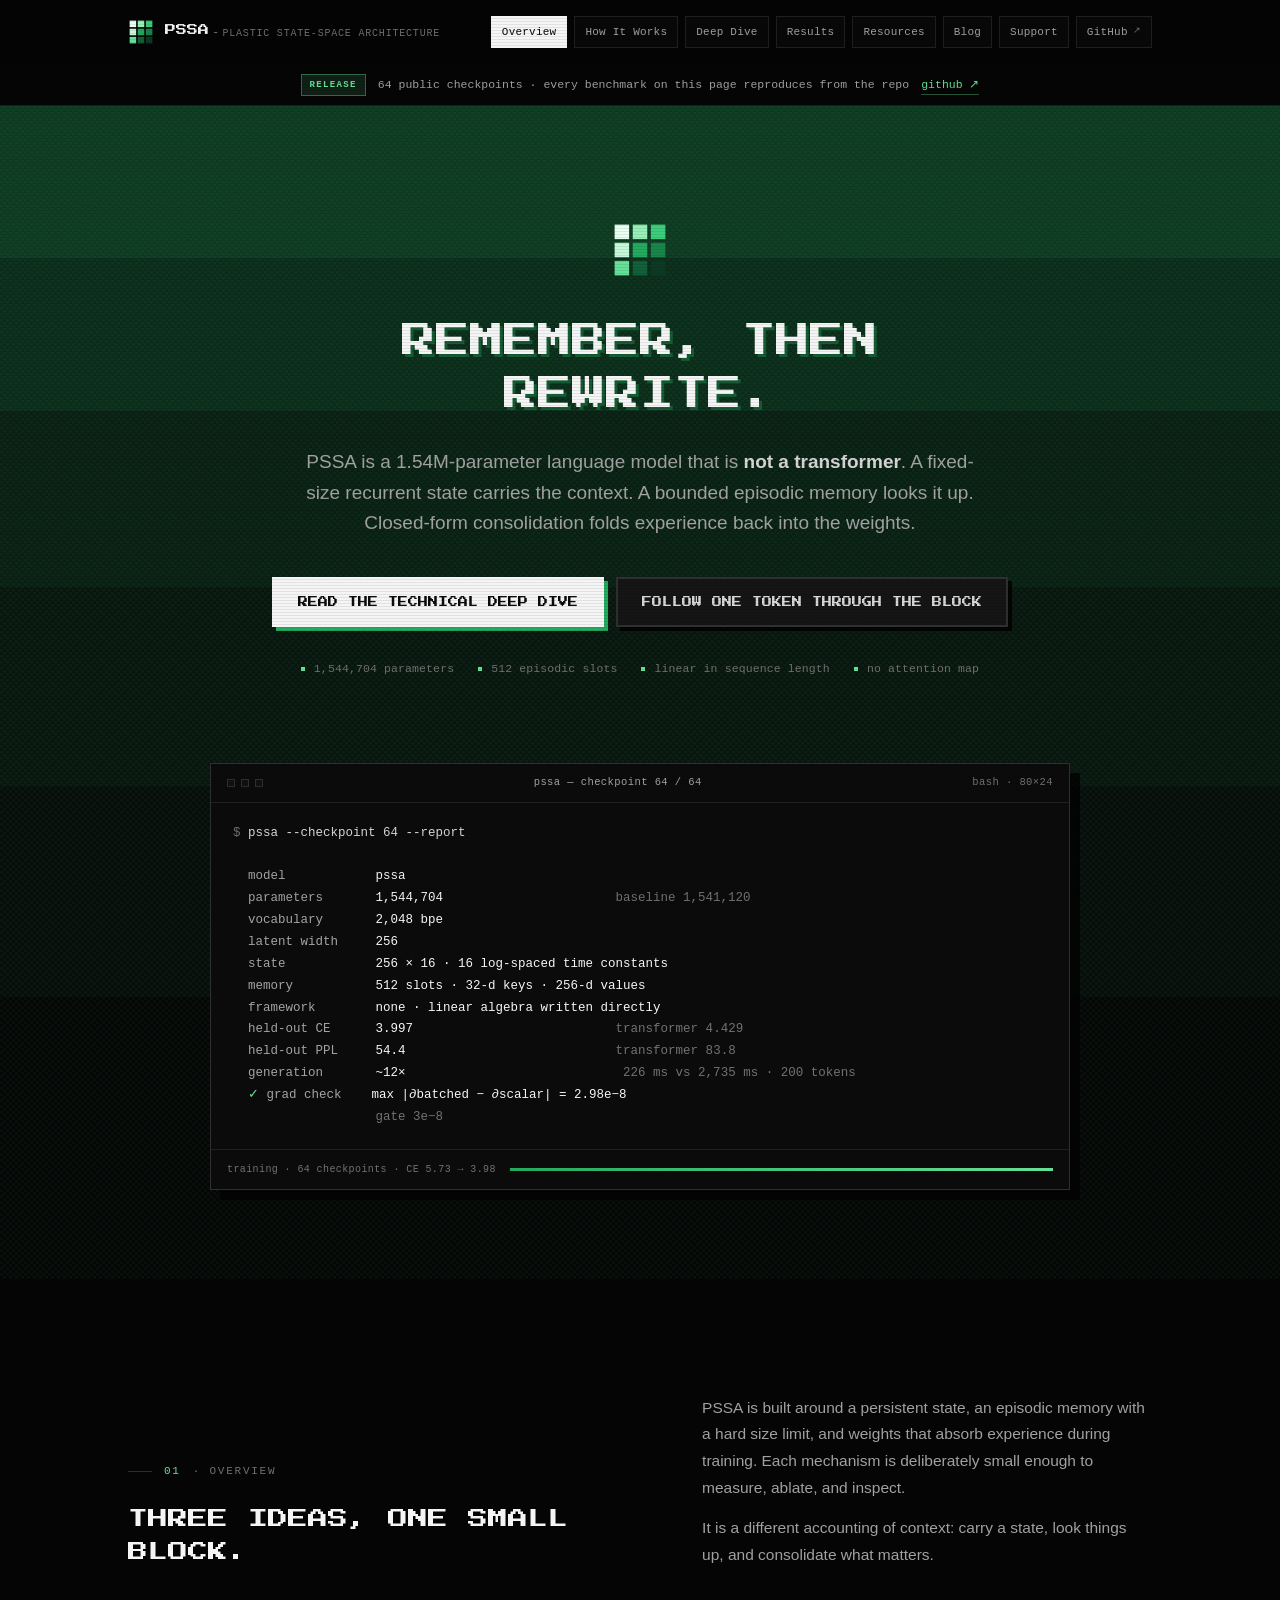
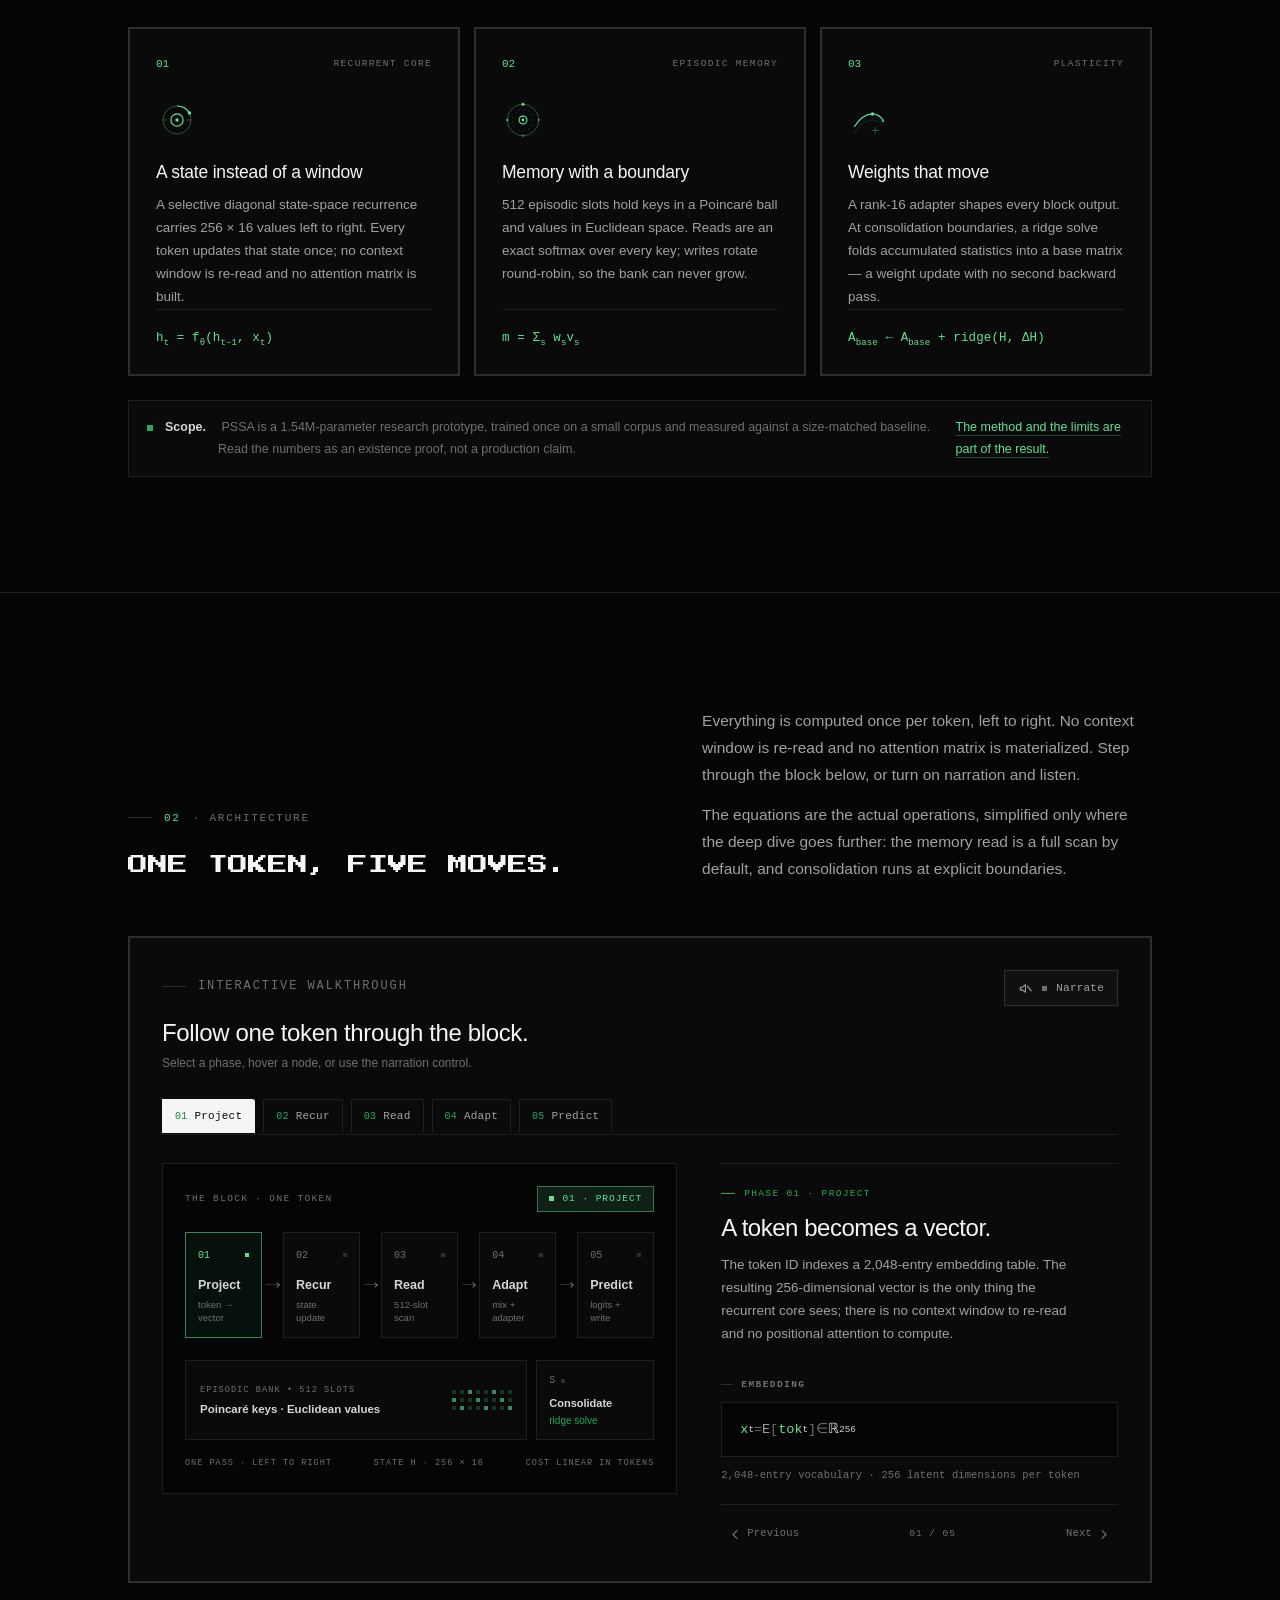
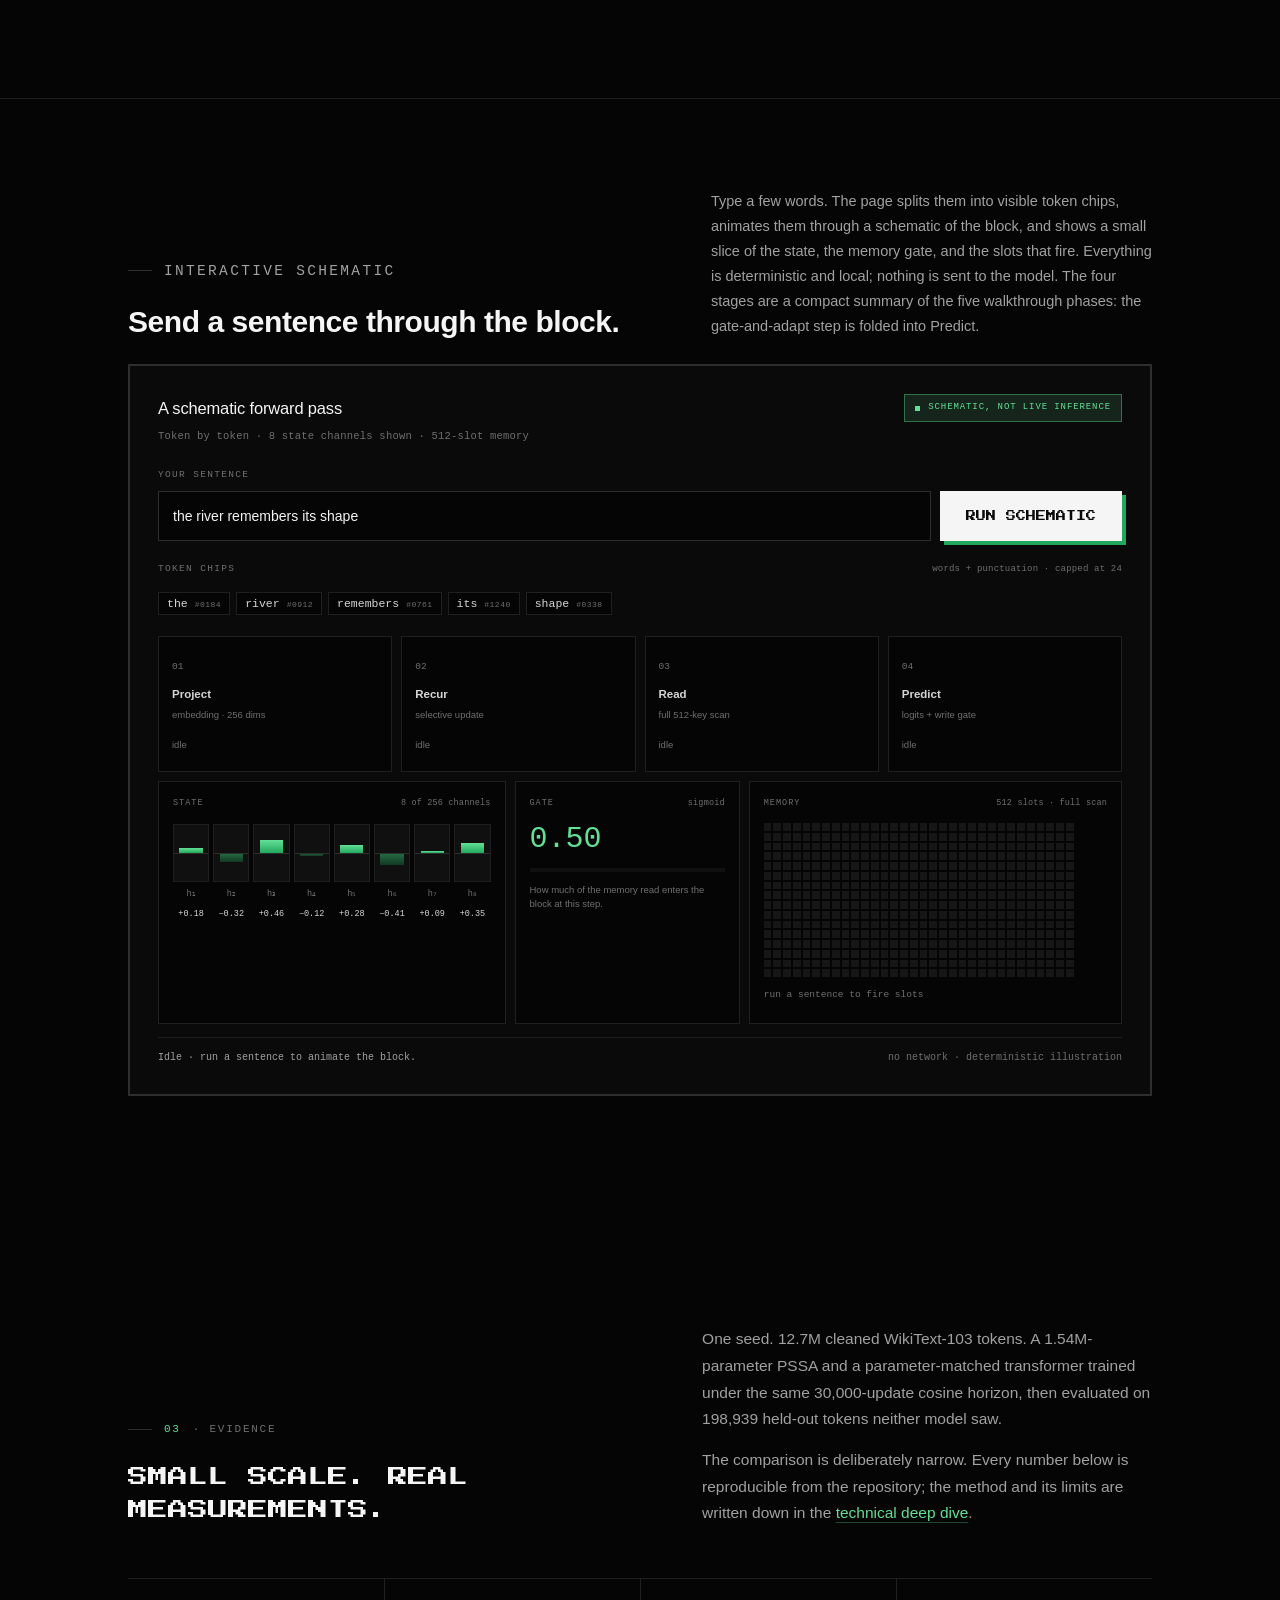
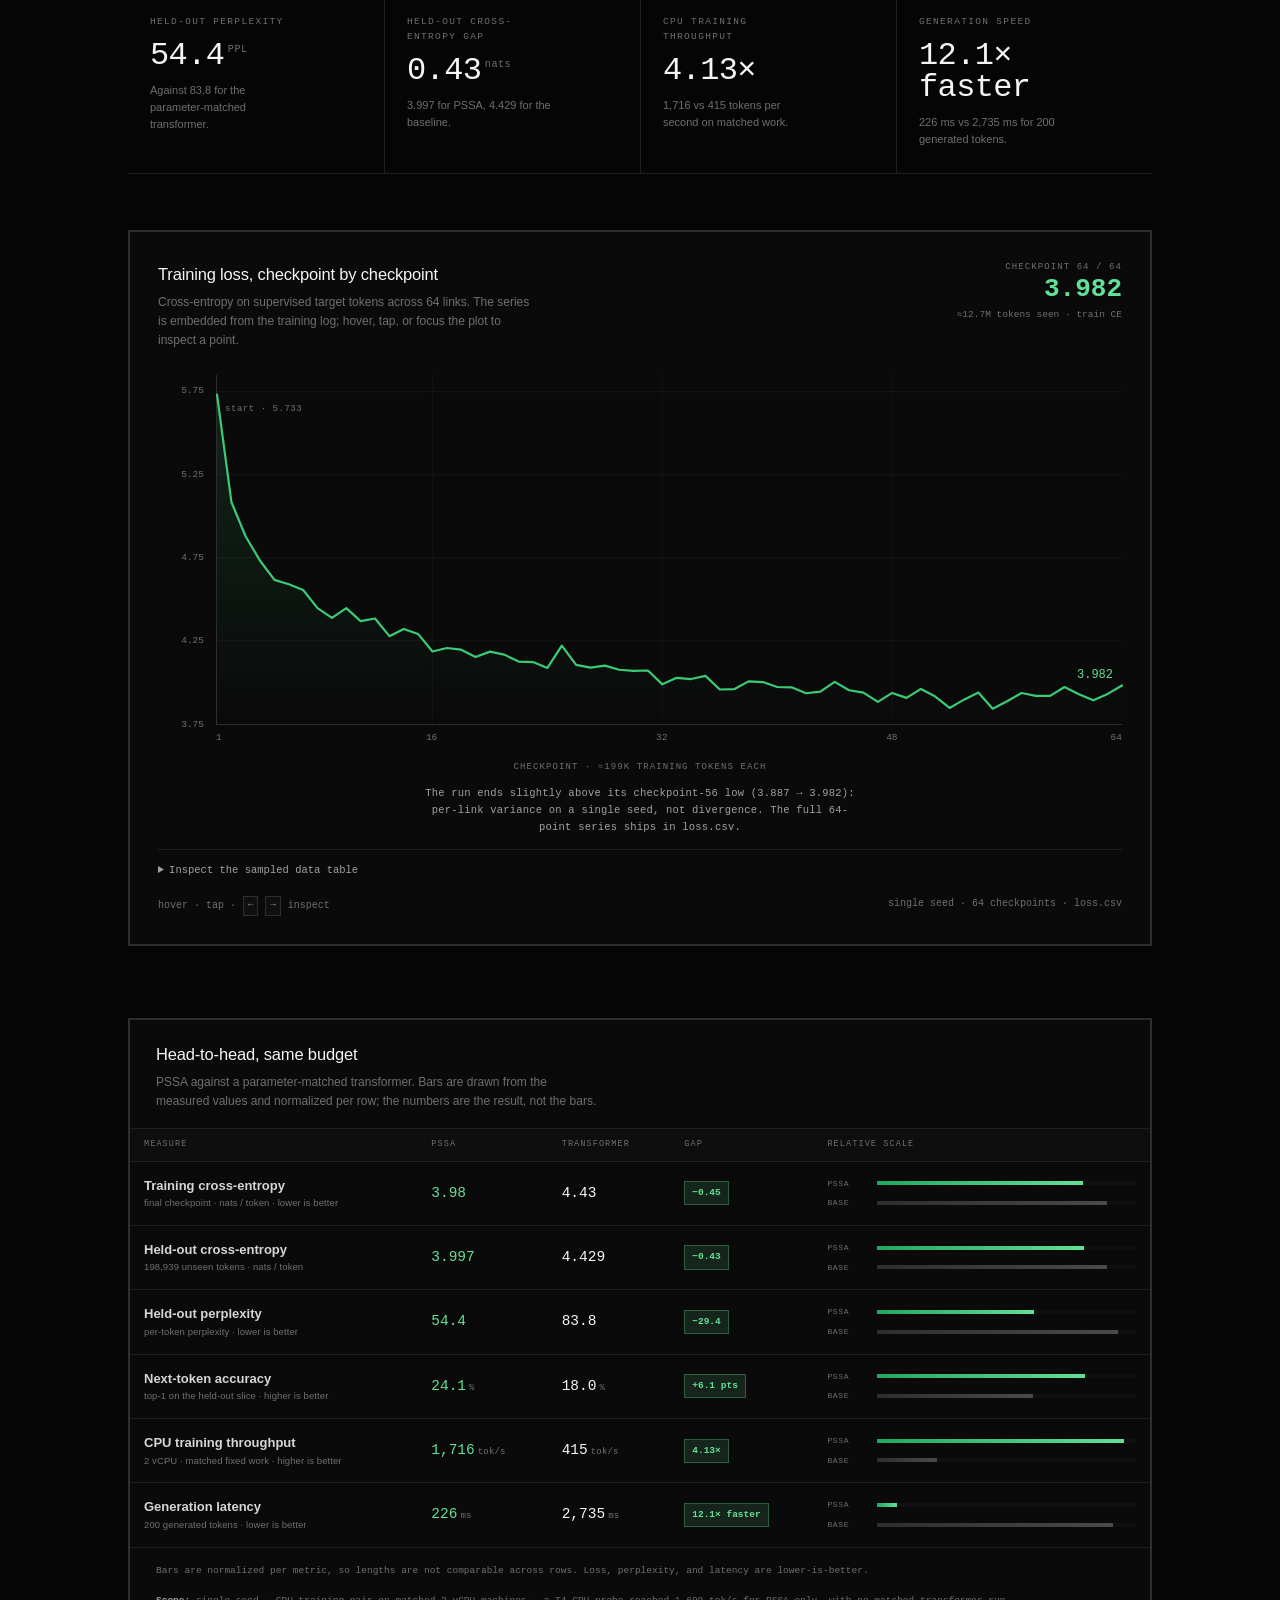
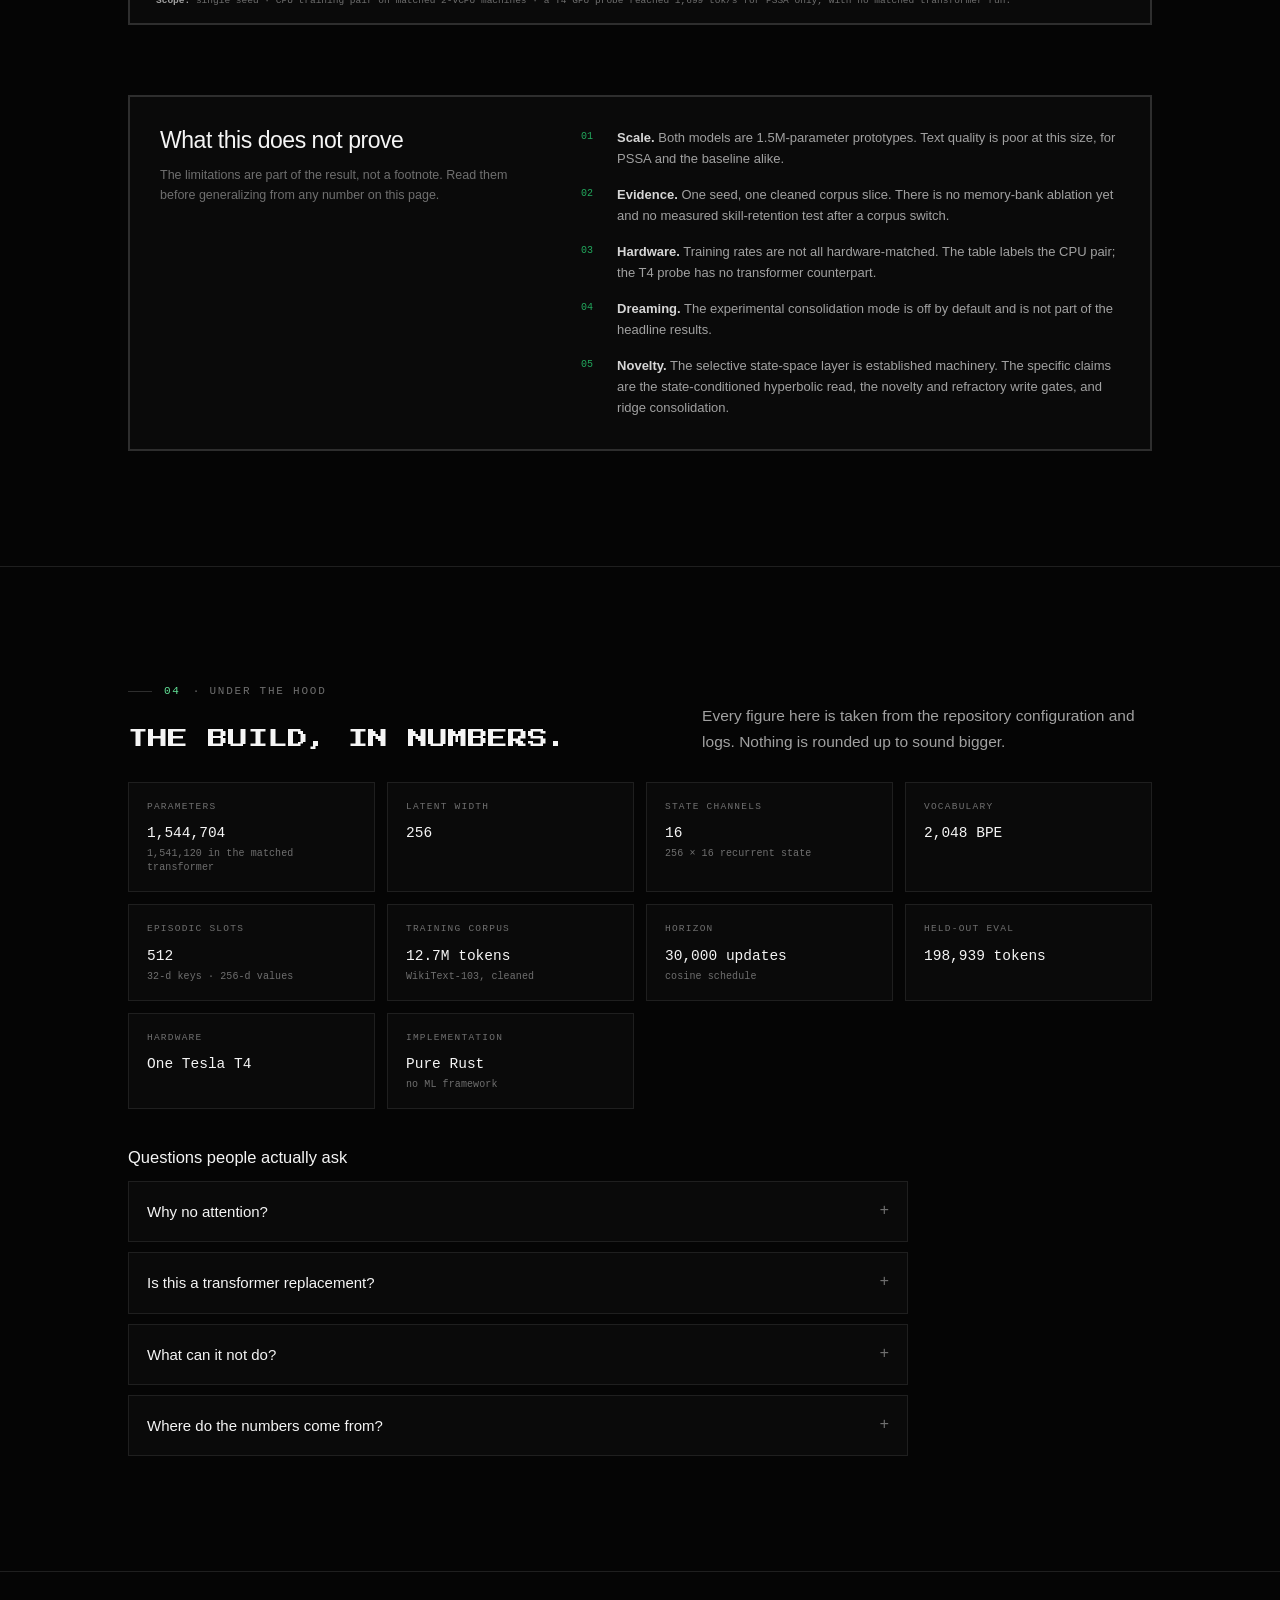
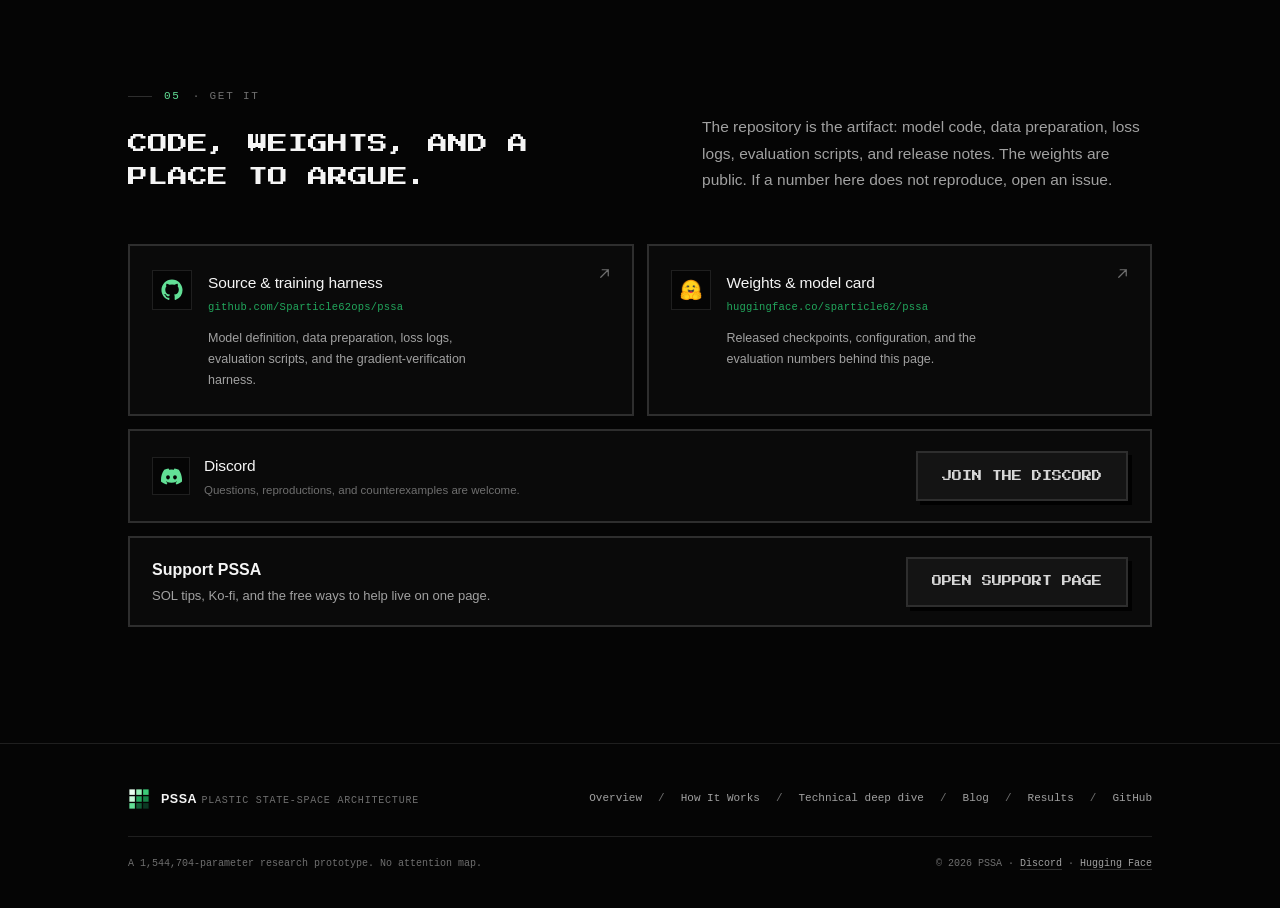
==== commit 318f330f: "deploy: blog page with 109M port and 105M run notes; blog links in nav and footer" ====
--- a/index.html
+++ b/index.html
@@ -42,6 +42,7 @@
       <a href="technical.html">Deep Dive</a>
       <a href="#results">Results</a>
       <a href="#get">Resources</a>
+      <a href="blog.html">Blog</a>
       <a href="donate.html">Support</a>
       <a href="https://github.com/Sparticle62ops/pssa" target="_blank" rel="noopener noreferrer">GitHub <span class="nav-arrow" aria-hidden="true">↗</span></a>
     </nav>
@@ -837,6 +838,7 @@
         <a href="#overview">Overview</a><span class="sep" aria-hidden="true">/</span>
         <a href="#how">How It Works</a><span class="sep" aria-hidden="true">/</span>
         <a href="technical.html">Technical deep dive</a><span class="sep" aria-hidden="true">/</span>
+        <a href="blog.html">Blog</a><span class="sep" aria-hidden="true">/</span>
         <a href="#results">Results</a><span class="sep" aria-hidden="true">/</span>
         <a href="https://github.com/Sparticle62ops/pssa" target="_blank" rel="noopener noreferrer">GitHub</a>
       </nav>
--- a/assets/site.css
+++ b/assets/site.css
@@ -1053,3 +1053,17 @@
   .spec-table th,.spec-table td{padding:12px 14px}
   .donate-hero h1{font-size:34px}
 }
+
+/* ---------------- blog ---------------- */
+.post-list{display:grid;gap:18px;margin-top:36px;max-width:860px}
+.post{padding:26px 26px 24px}
+.post-date{font-family:var(--mono);font-size:11.5px;letter-spacing:.14em;text-transform:uppercase;color:var(--accent-dim);margin:0 0 10px}
+.post-title{font-family:var(--pixel);font-size:15px;line-height:1.5;color:var(--ink);margin:0 0 14px}
+.post-body p{font-size:15.5px;line-height:1.65;color:var(--ink-soft);margin:0 0 12px}
+.post-body p:last-child{margin-bottom:0}
+.post-body a{color:var(--accent);text-decoration:underline;text-underline-offset:3px}
+.post-body strong{color:var(--ink)}
+@media (max-width:720px){
+  .post{padding:20px 18px}
+  .post-title{font-size:13px}
+}
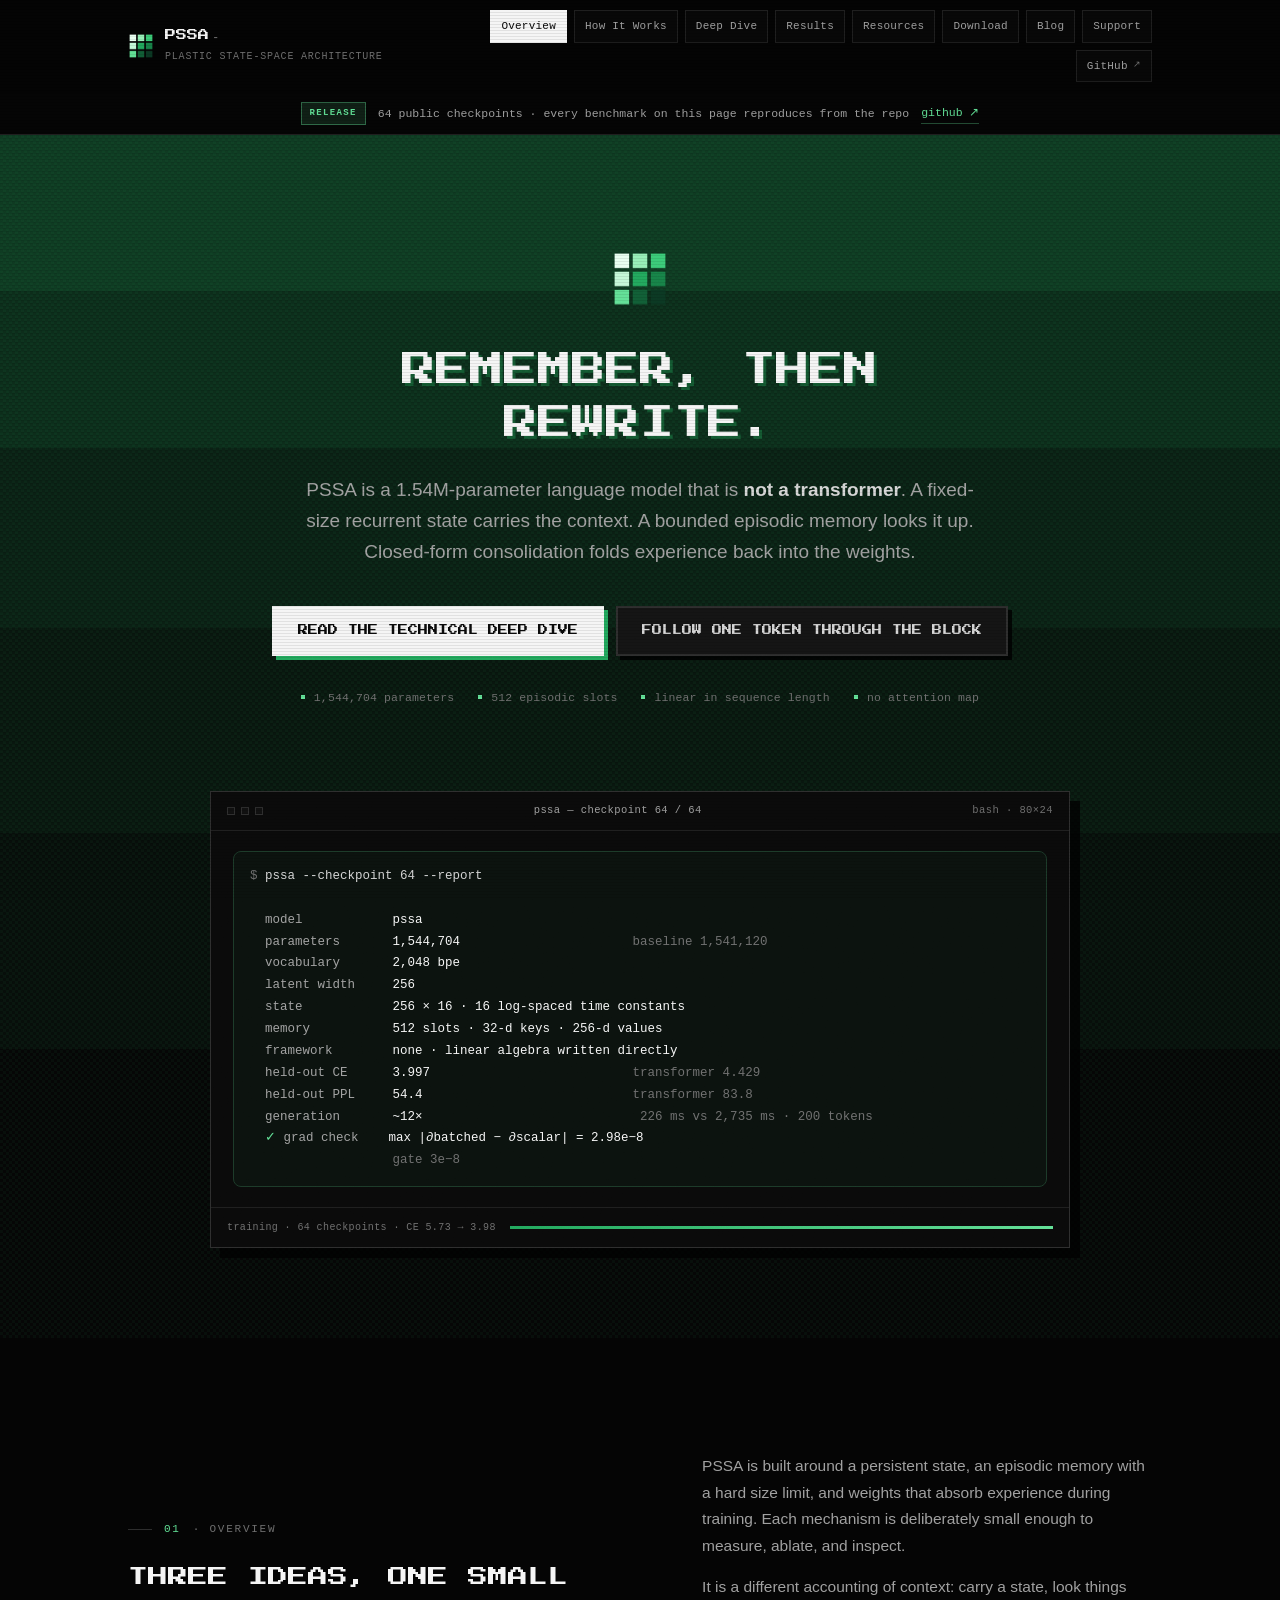
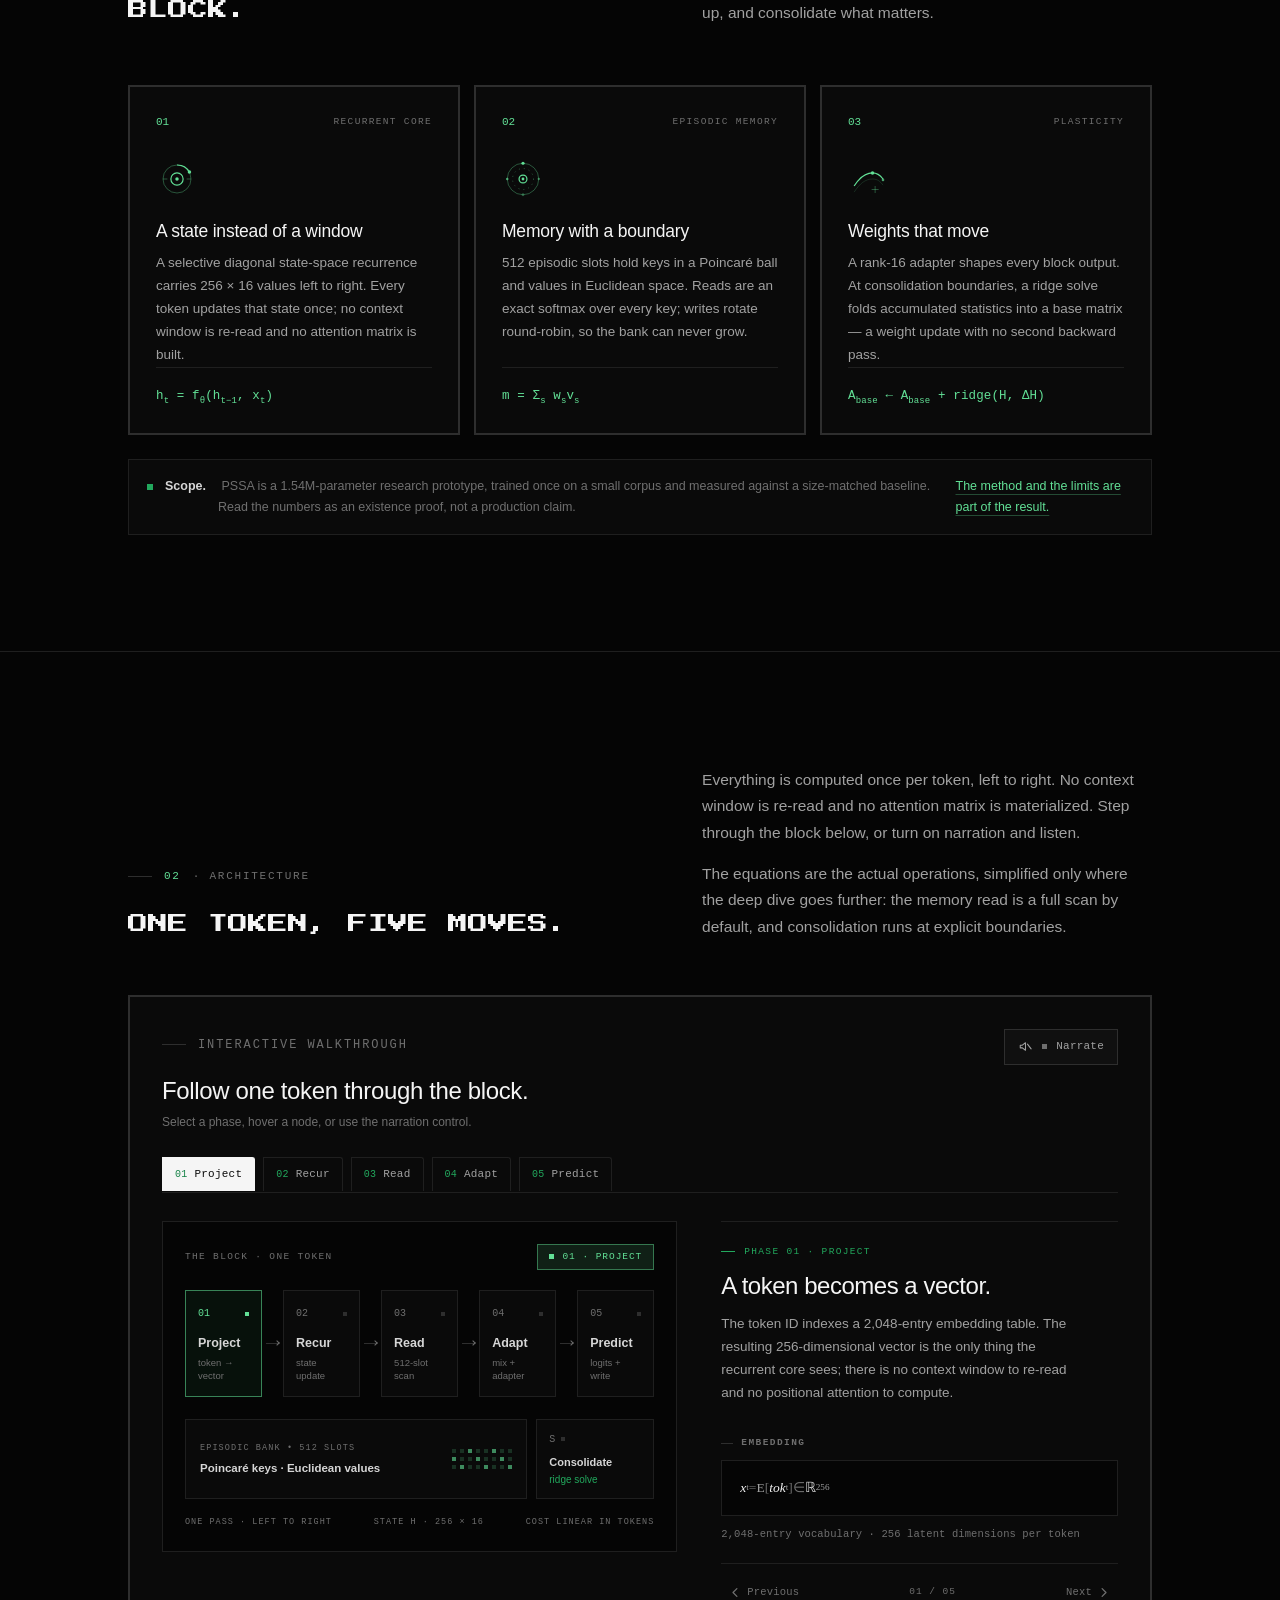
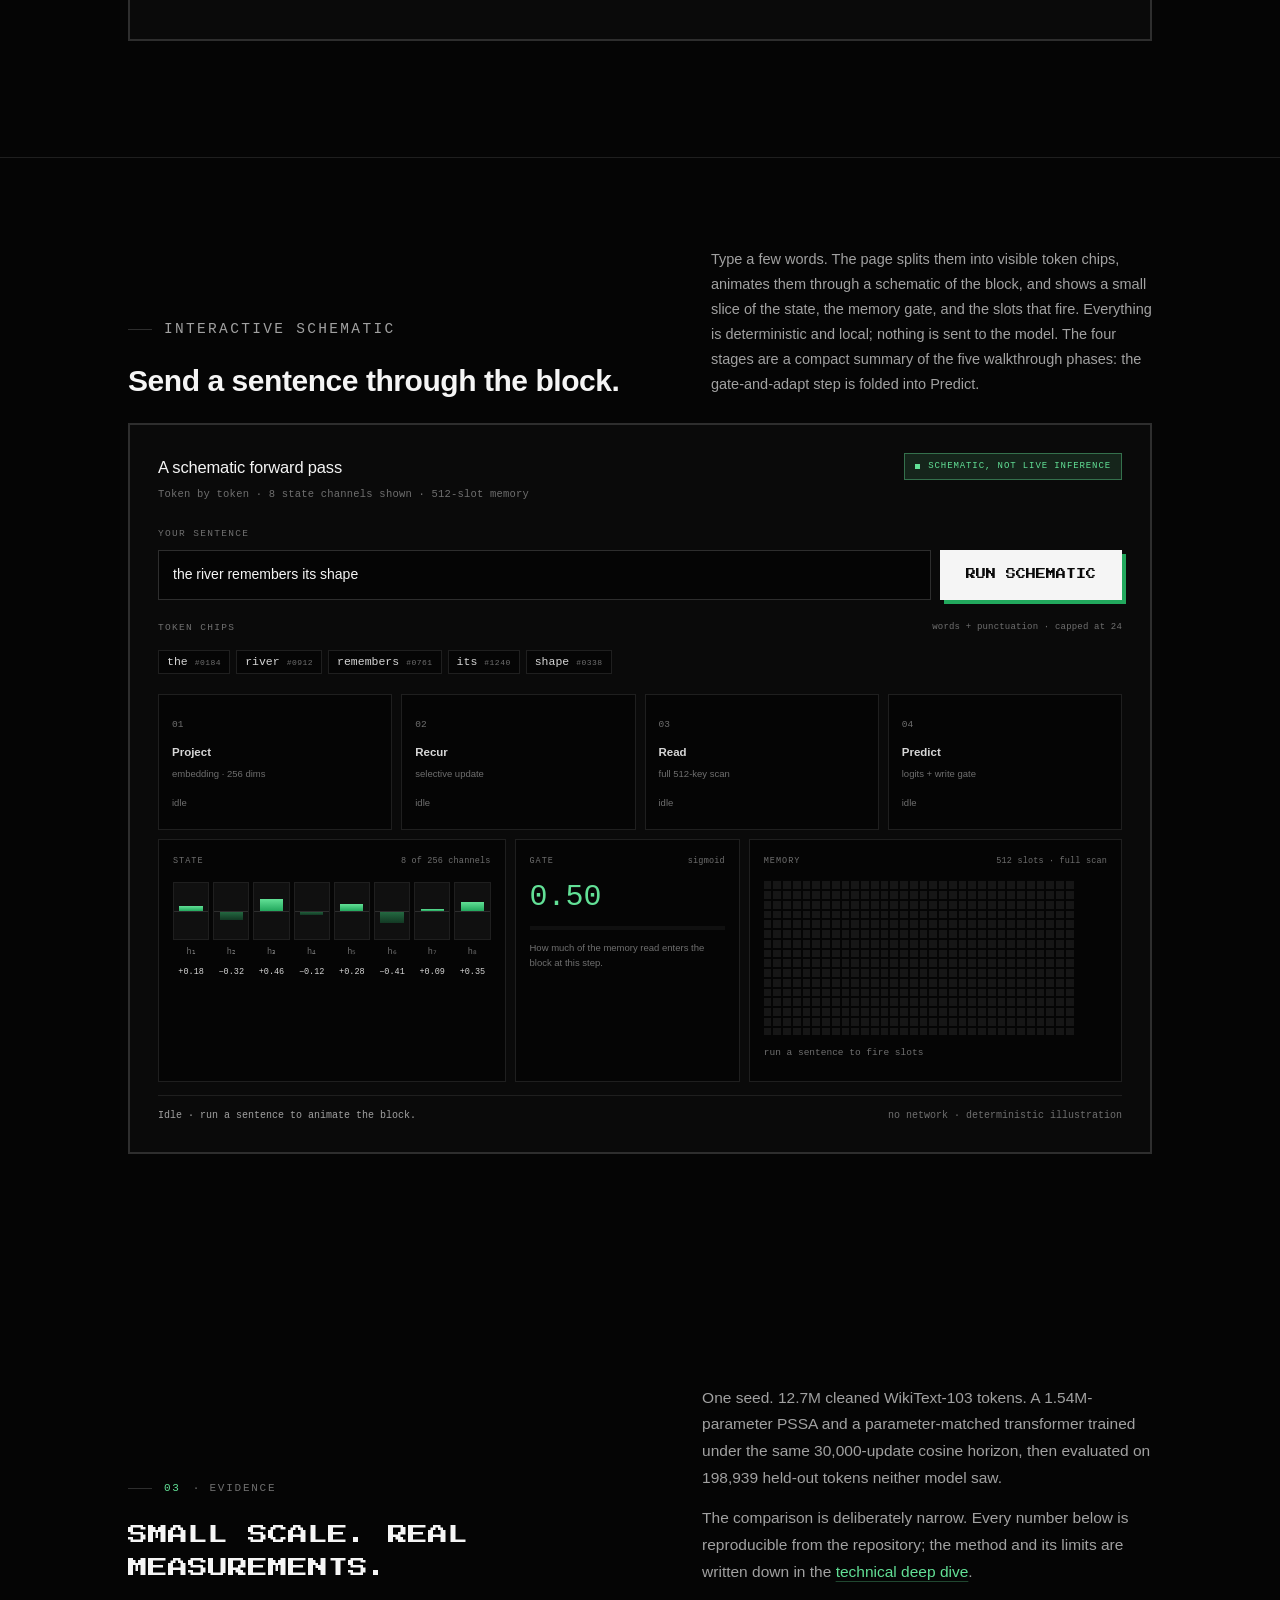
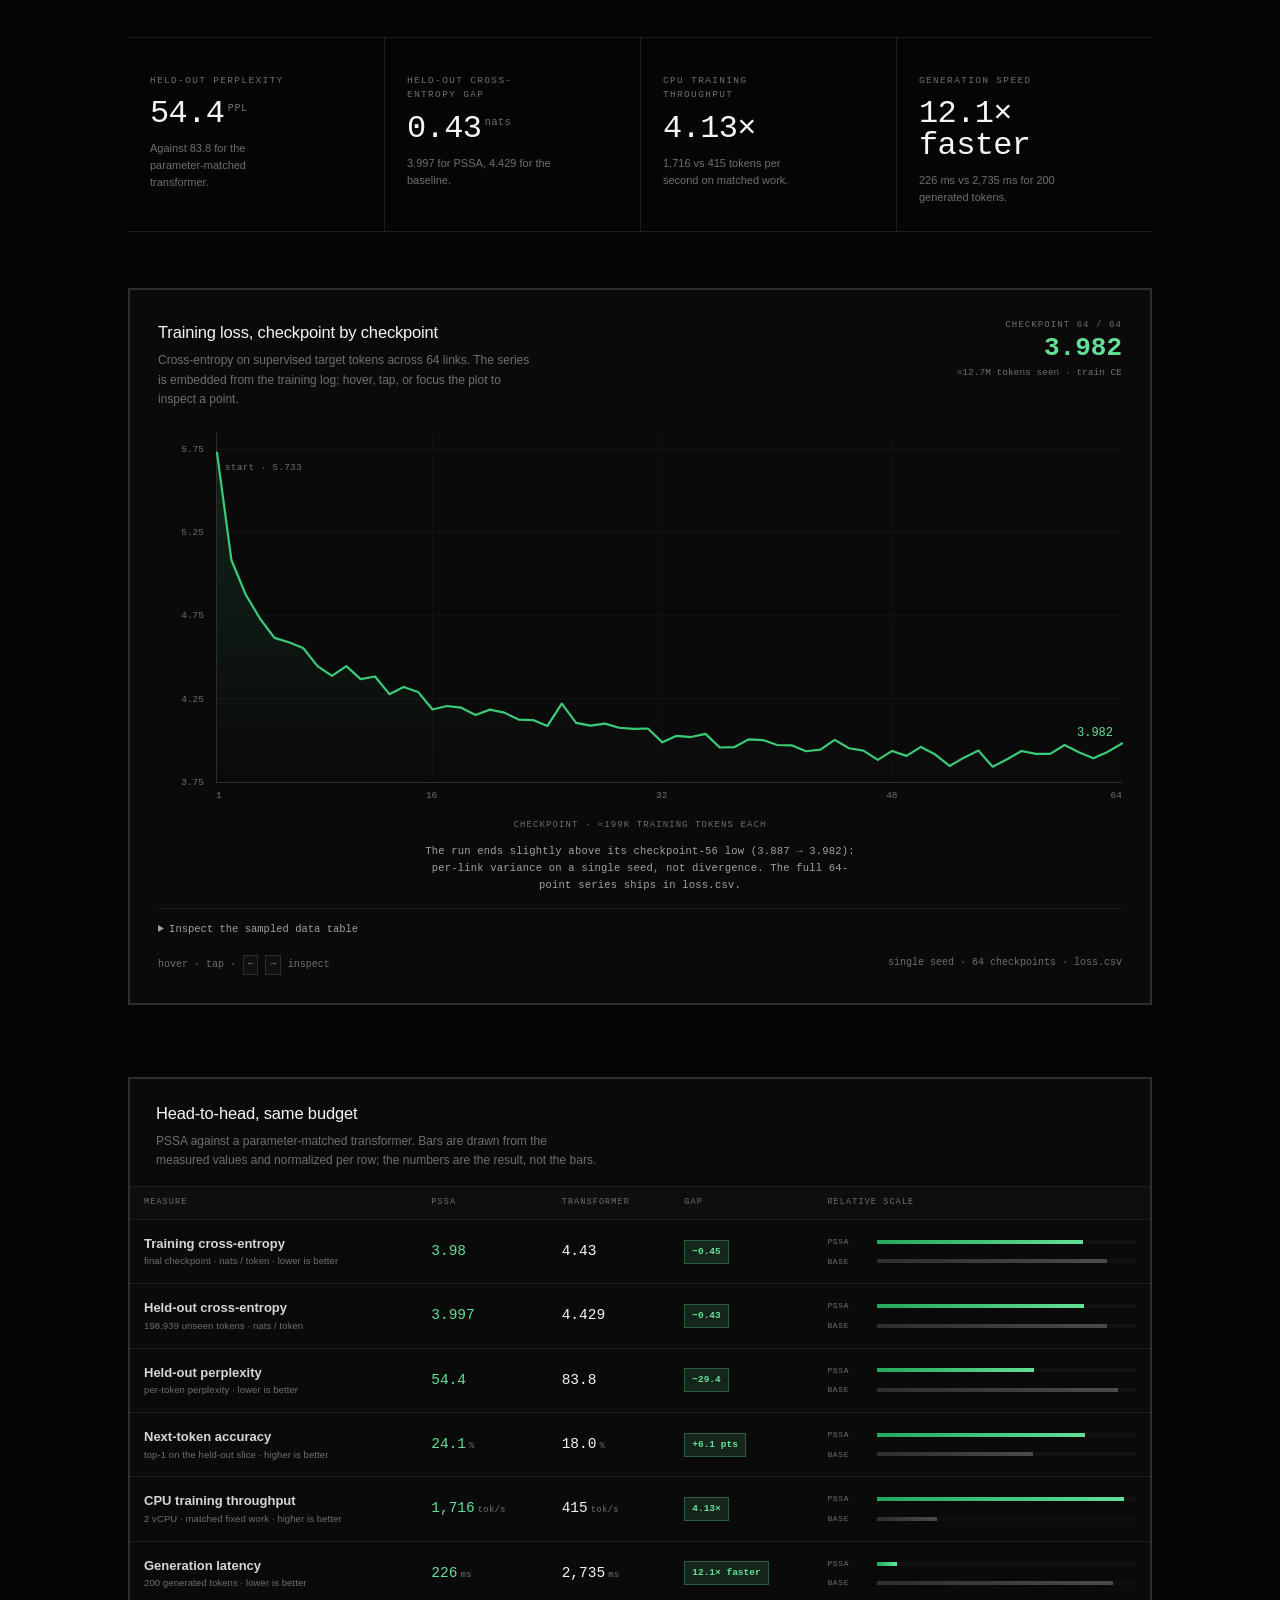
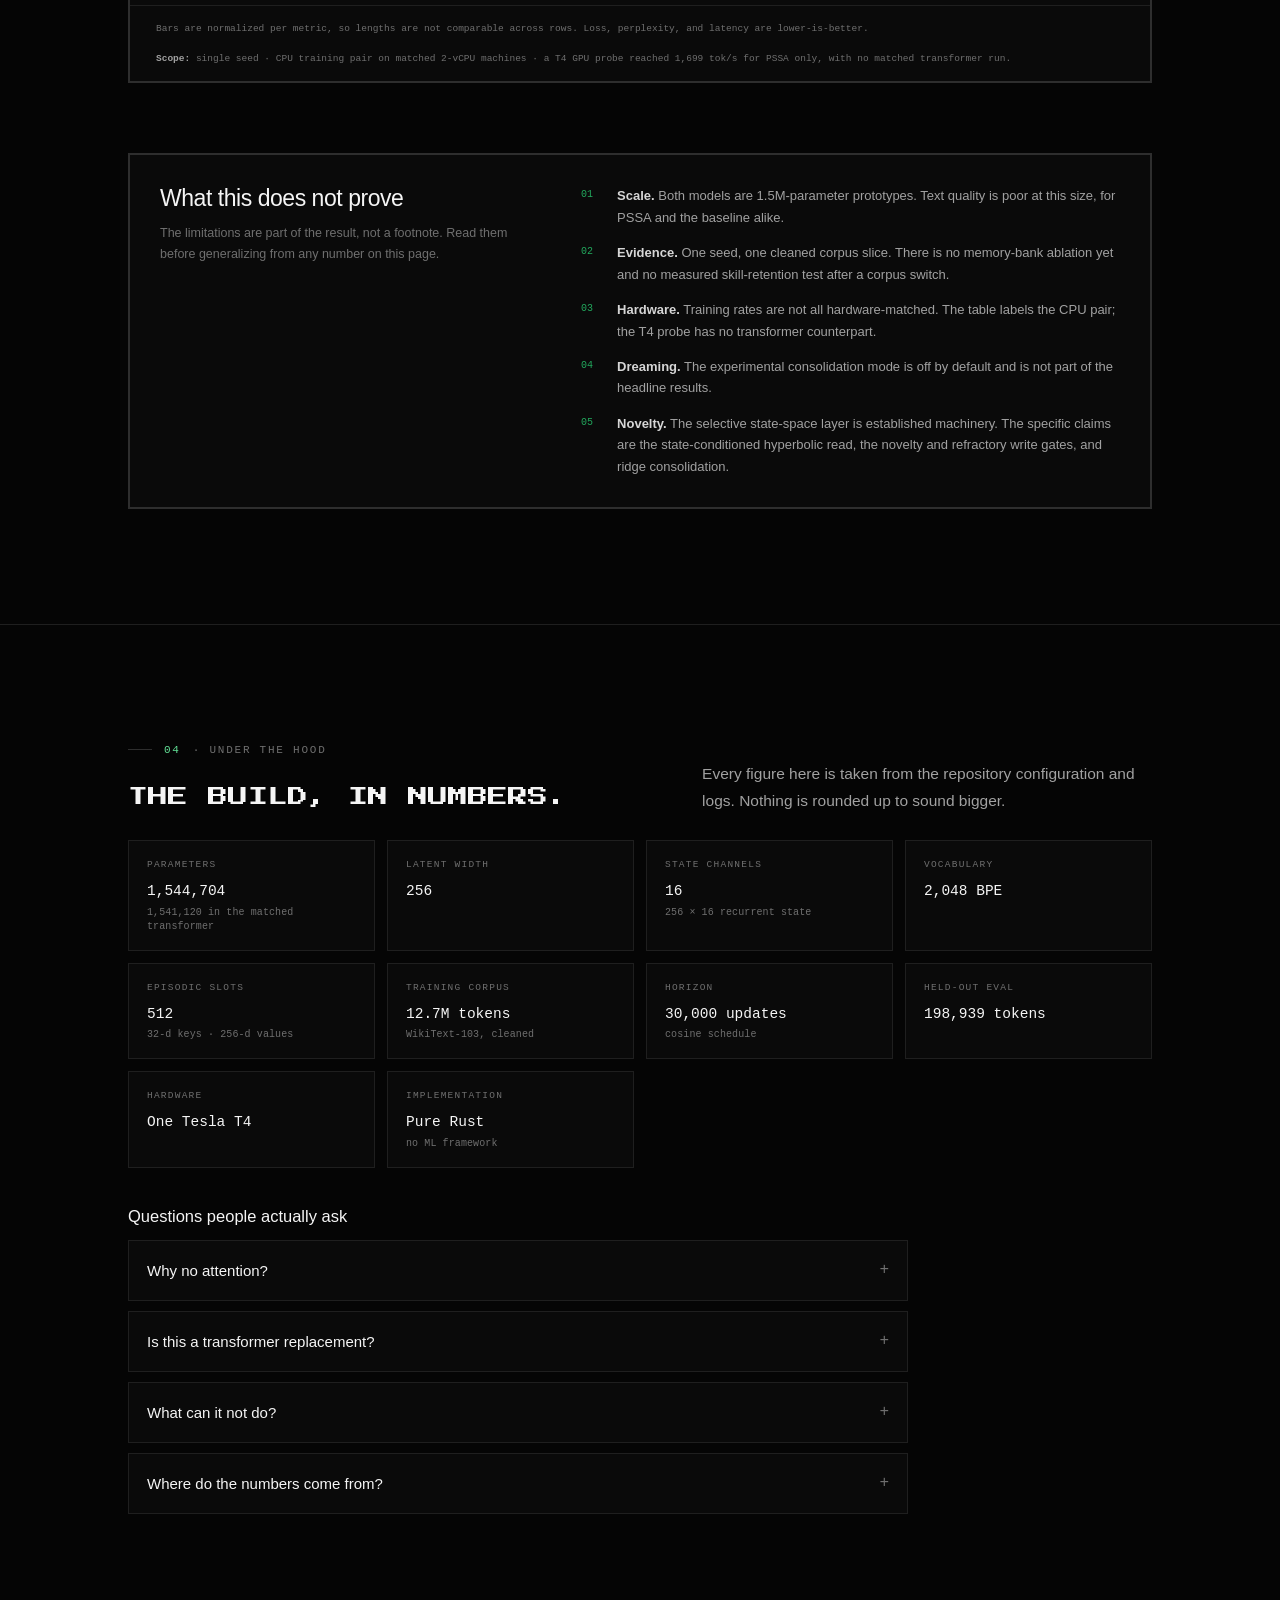
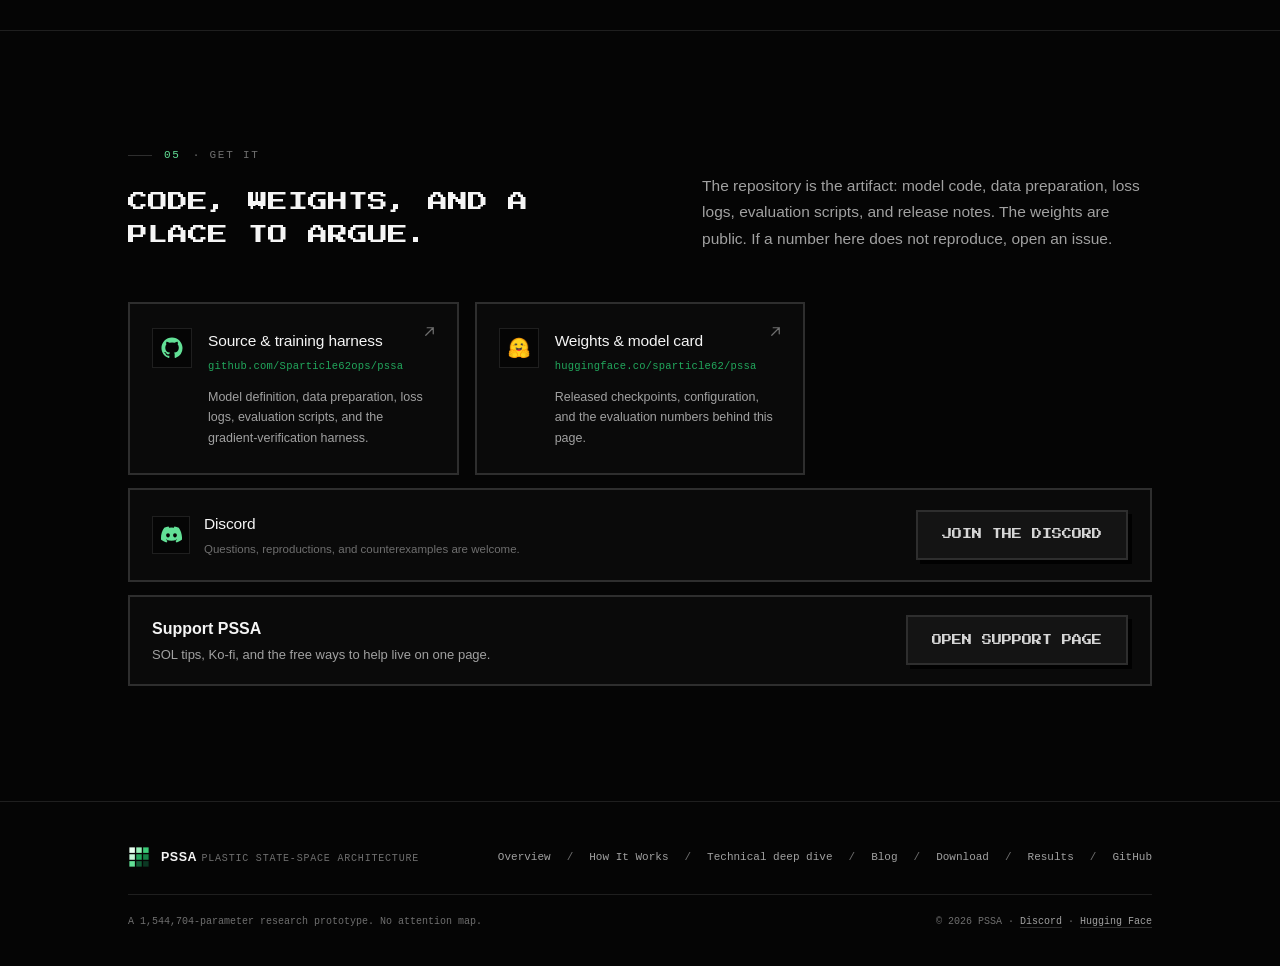
==== commit 130d0c8d: "site: download page, per-post blog pages, download nav" ====
--- a/index.html
+++ b/index.html
@@ -6,12 +6,33 @@
 <title>PSSA — Plastic State-Space Architecture</title>
 <meta name="description" content="PSSA is a 1.54M-parameter language model that is not a transformer: a selective recurrent state, a 512-slot episodic memory in hyperbolic space, and closed-form weight consolidation. Pure Rust, reproducible benchmarks.">
 <meta name="theme-color" content="#050505">
+<link rel="canonical" href="https://sparticle62ops.github.io/pssa/index.html">
+<meta name="keywords" content="state space model, language model, Rust, machine learning from scratch, SSM, recurrent neural network, PSSA, plastic state space, no PyTorch, Mamba alternative, episodic memory">
+<meta property="og:type" content="website">
+<meta property="og:url" content="https://sparticle62ops.github.io/pssa/index.html">
+<meta property="og:image" content="https://sparticle62ops.github.io/pssa/assets/mark.png">
+<meta name="twitter:card" content="summary">
+<meta name="twitter:title" content="PSSA — Plastic State-Space Architecture">
+<meta name="twitter:description" content="PSSA is a 1.54M-parameter language model that is not a transformer: a selective recurrent state, a 512-slot episodic memory in hyperbolic space, and closed-form weight consolidation. Pure Rust, reproducible benchmarks.">
+<meta name="twitter:image" content="https://sparticle62ops.github.io/pssa/assets/mark.png">
+<meta name="robots" content="index, follow">
 <meta property="og:title" content="PSSA — Plastic State-Space Architecture">
 <meta property="og:description" content="Remember, then rewrite. A recurrent state, a bounded episodic memory, and weights that consolidate experience.">
-<meta property="og:image" content="assets/pssa-mark.svg">
 <link rel="icon" href="data:image/svg+xml,%3Csvg xmlns='http://www.w3.org/2000/svg' viewBox='0 0 48 48'%3E%3Crect x='3' y='3' width='12' height='12' fill='%23E9FFF1'/%3E%3Crect x='18' y='3' width='12' height='12' fill='%2396EFB7'/%3E%3Crect x='33' y='3' width='12' height='12' fill='%233BCB78'/%3E%3Crect x='3' y='18' width='12' height='12' fill='%23C4F8D8'/%3E%3Crect x='18' y='18' width='12' height='12' fill='%2322A85D'/%3E%3Crect x='33' y='18' width='12' height='12' fill='%23178348'/%3E%3Crect x='3' y='33' width='12' height='12' fill='%2362E096'/%3E%3Crect x='18' y='33' width='12' height='12' fill='%23115E36'/%3E%3Crect x='33' y='33' width='12' height='12' fill='%230B3823'/%3E%3C/svg%3E">
 <script>document.documentElement.classList.add('js');</script>
-<link rel="stylesheet" href="assets/site.css">
+<link rel="stylesheet" href="assets/site.css?v=3">
+<script type="application/ld+json">
+{
+ "@context": "https://schema.org",
+ "@type": "SoftwareSourceCode",
+ "name": "PSSA",
+ "codeRepository": "https://github.com/Sparticle62ops/pssa",
+ "programmingLanguage": "Rust",
+ "license": "https://www.gnu.org/licenses/gpl-3.0",
+ "description": "A plastic state-space language model: selective recurrent state, 512-slot hyperbolic episodic memory, closed-form weight consolidation. Pure Rust, CPU/CUDA/WebGPU.",
+ "url": "https://sparticle62ops.github.io/pssa/index.html"
+}
+</script>
 </head>
 <body>
 <a class="skip-link" href="#main">Skip to content</a>
@@ -42,6 +63,7 @@
       <a href="technical.html">Deep Dive</a>
       <a href="#results">Results</a>
       <a href="#get">Resources</a>
+      <a href="download.html">Download</a>
       <a href="blog.html">Blog</a>
       <a href="donate.html">Support</a>
       <a href="https://github.com/Sparticle62ops/pssa" target="_blank" rel="noopener noreferrer">GitHub <span class="nav-arrow" aria-hidden="true">↗</span></a>
@@ -839,6 +861,7 @@
         <a href="#how">How It Works</a><span class="sep" aria-hidden="true">/</span>
         <a href="technical.html">Technical deep dive</a><span class="sep" aria-hidden="true">/</span>
         <a href="blog.html">Blog</a><span class="sep" aria-hidden="true">/</span>
+        <a href="download.html">Download</a><span class="sep" aria-hidden="true">/</span>
         <a href="#results">Results</a><span class="sep" aria-hidden="true">/</span>
         <a href="https://github.com/Sparticle62ops/pssa" target="_blank" rel="noopener noreferrer">GitHub</a>
       </nav>
--- a/assets/site.css
+++ b/assets/site.css
@@ -1067,3 +1067,42 @@
   .post{padding:20px 18px}
   .post-title{font-size:13px}
 }
+
+
+/* -------- display math: serif, textbook styling -------- */
+.math,.eq{
+  font-family:"STIX Two Math","Cambria Math","Latin Modern Math","Times New Roman",Cambria,Georgia,serif;
+}
+.math{
+  font-size:clamp(15px,2vw,18px);line-height:2;
+  padding:24px clamp(18px,3.5vw,34px);
+  background:linear-gradient(180deg,rgba(34,168,93,.05),rgba(34,168,93,0) 62%),var(--bg);
+  position:relative;
+}
+.math .v{color:var(--ink);font-style:italic}
+.math .op{color:var(--faint);font-style:normal;margin:0 .06em}
+.math .fn{color:var(--muted);font-style:normal;font-size:.95em}
+.math .rm{color:var(--ink-soft)}
+.math .big{font-size:1.28em;line-height:1;color:var(--ink-soft)}
+.math sub,.math sup{font-size:.7em;color:var(--muted)}
+.math .frac{display:inline-flex;flex-direction:column;align-items:center;vertical-align:middle;margin:0 .3em;line-height:1.35}
+.math .frac .num{padding:0 .35em .09em}
+.math .frac .den{padding:.09em .35em 0;border-top:1.5px solid var(--line-strong)}
+.math .eqno{position:absolute;right:16px;top:50%;transform:translateY(-50%);font-family:var(--mono);font-size:10px;letter-spacing:.06em;color:var(--faint)}
+.math-defs{background:var(--bg-2)}
+.eq .v{color:var(--ink);font-style:italic}
+.eq .op{color:var(--faint);font-style:normal}
+.eq .fn{color:var(--muted);font-style:normal}
+.eq sub,.eq sup{font-size:.68em;line-height:1;color:var(--muted)}
+.eq{color:var(--ink-soft)}
+
+.post-more{margin-top:14px}
+.post-title a{color:inherit;text-decoration:none}
+.post-title a:hover{text-decoration:underline}
+.wrap-narrow{max-width:820px}
+#post h1.post-title{font-size:clamp(1.6rem,3.4vw,2.4rem);margin:6px 0 18px}
+pre{background:#0b120e;border:1px solid #1c3a29;border-radius:8px;padding:14px 16px;overflow:auto;font-family:var(--mono);font-size:12.5px;color:#d7f5e3}
+code{font-family:var(--mono)}
+.resource-grid{display:grid;grid-template-columns:repeat(3,1fr);gap:16px}
+@media (max-width:760px){.resource-grid{grid-template-columns:1fr}}
+.h-like{margin-bottom:10px}
